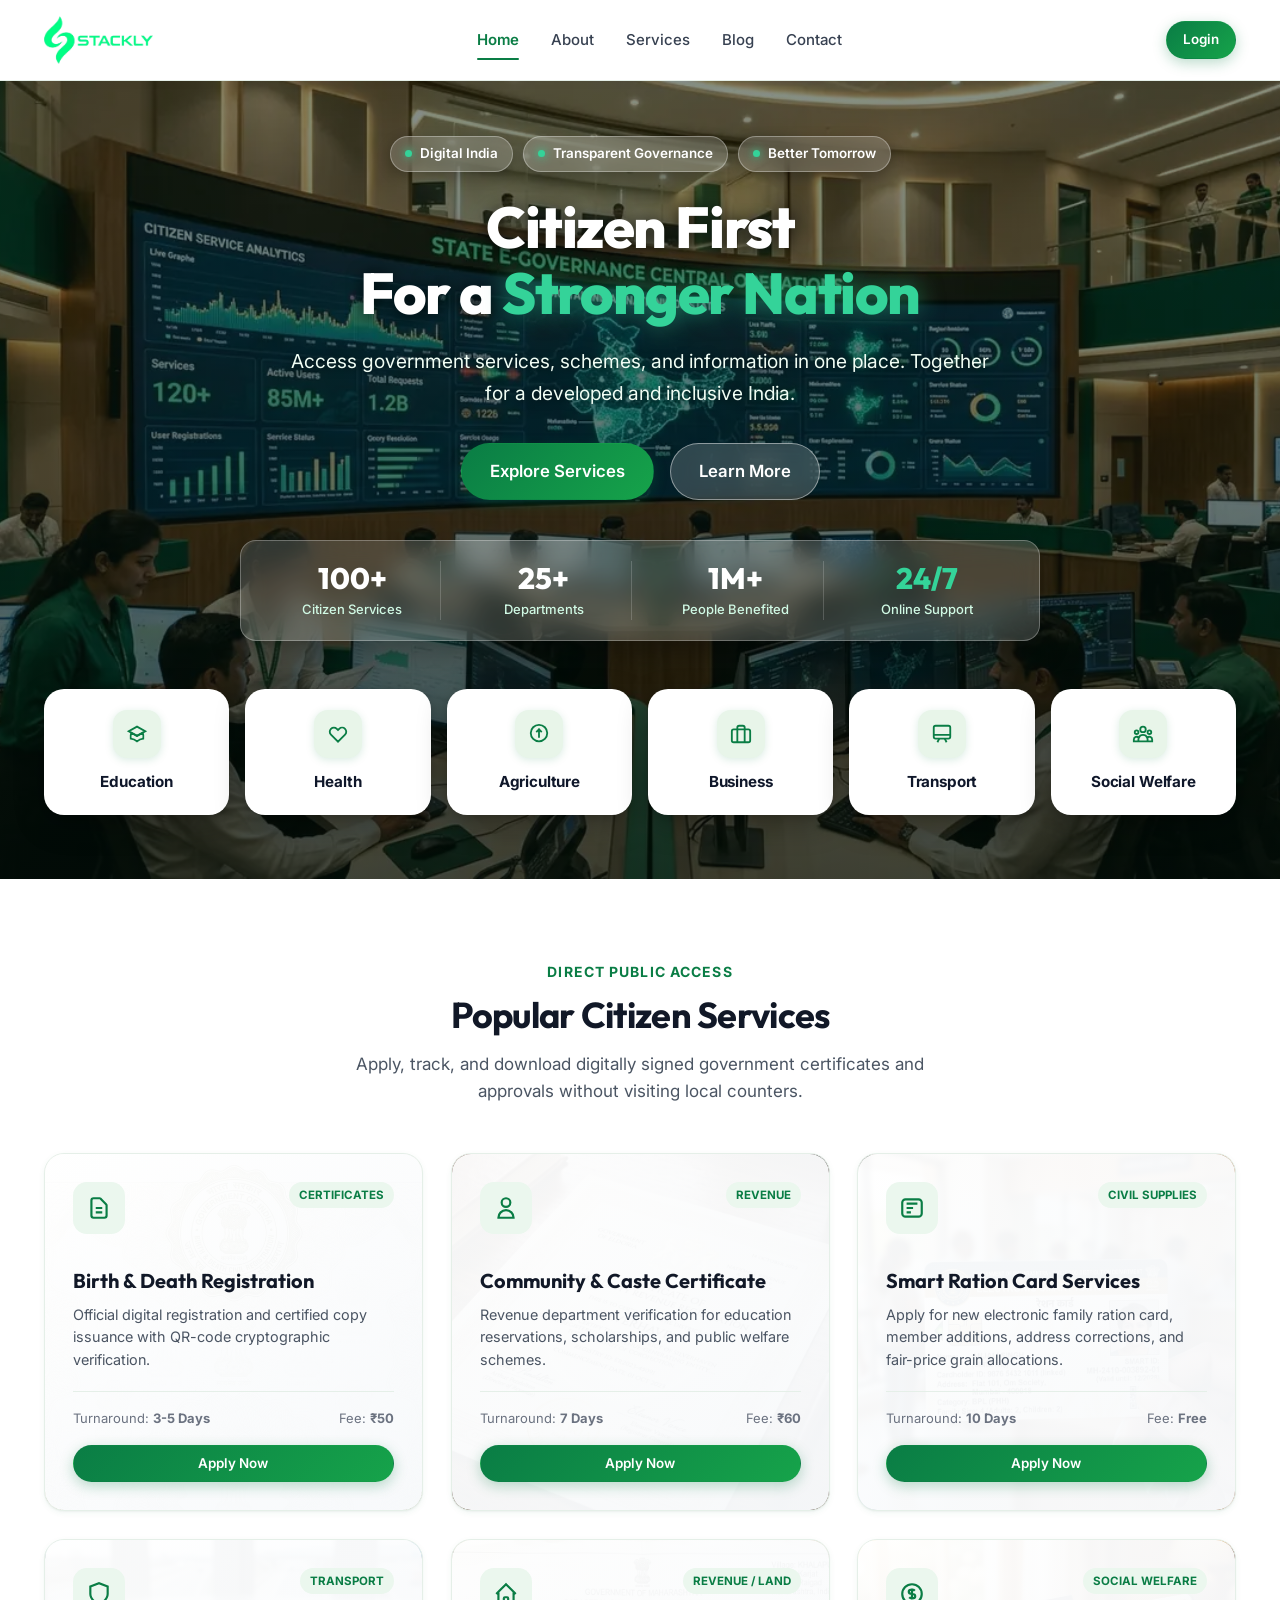
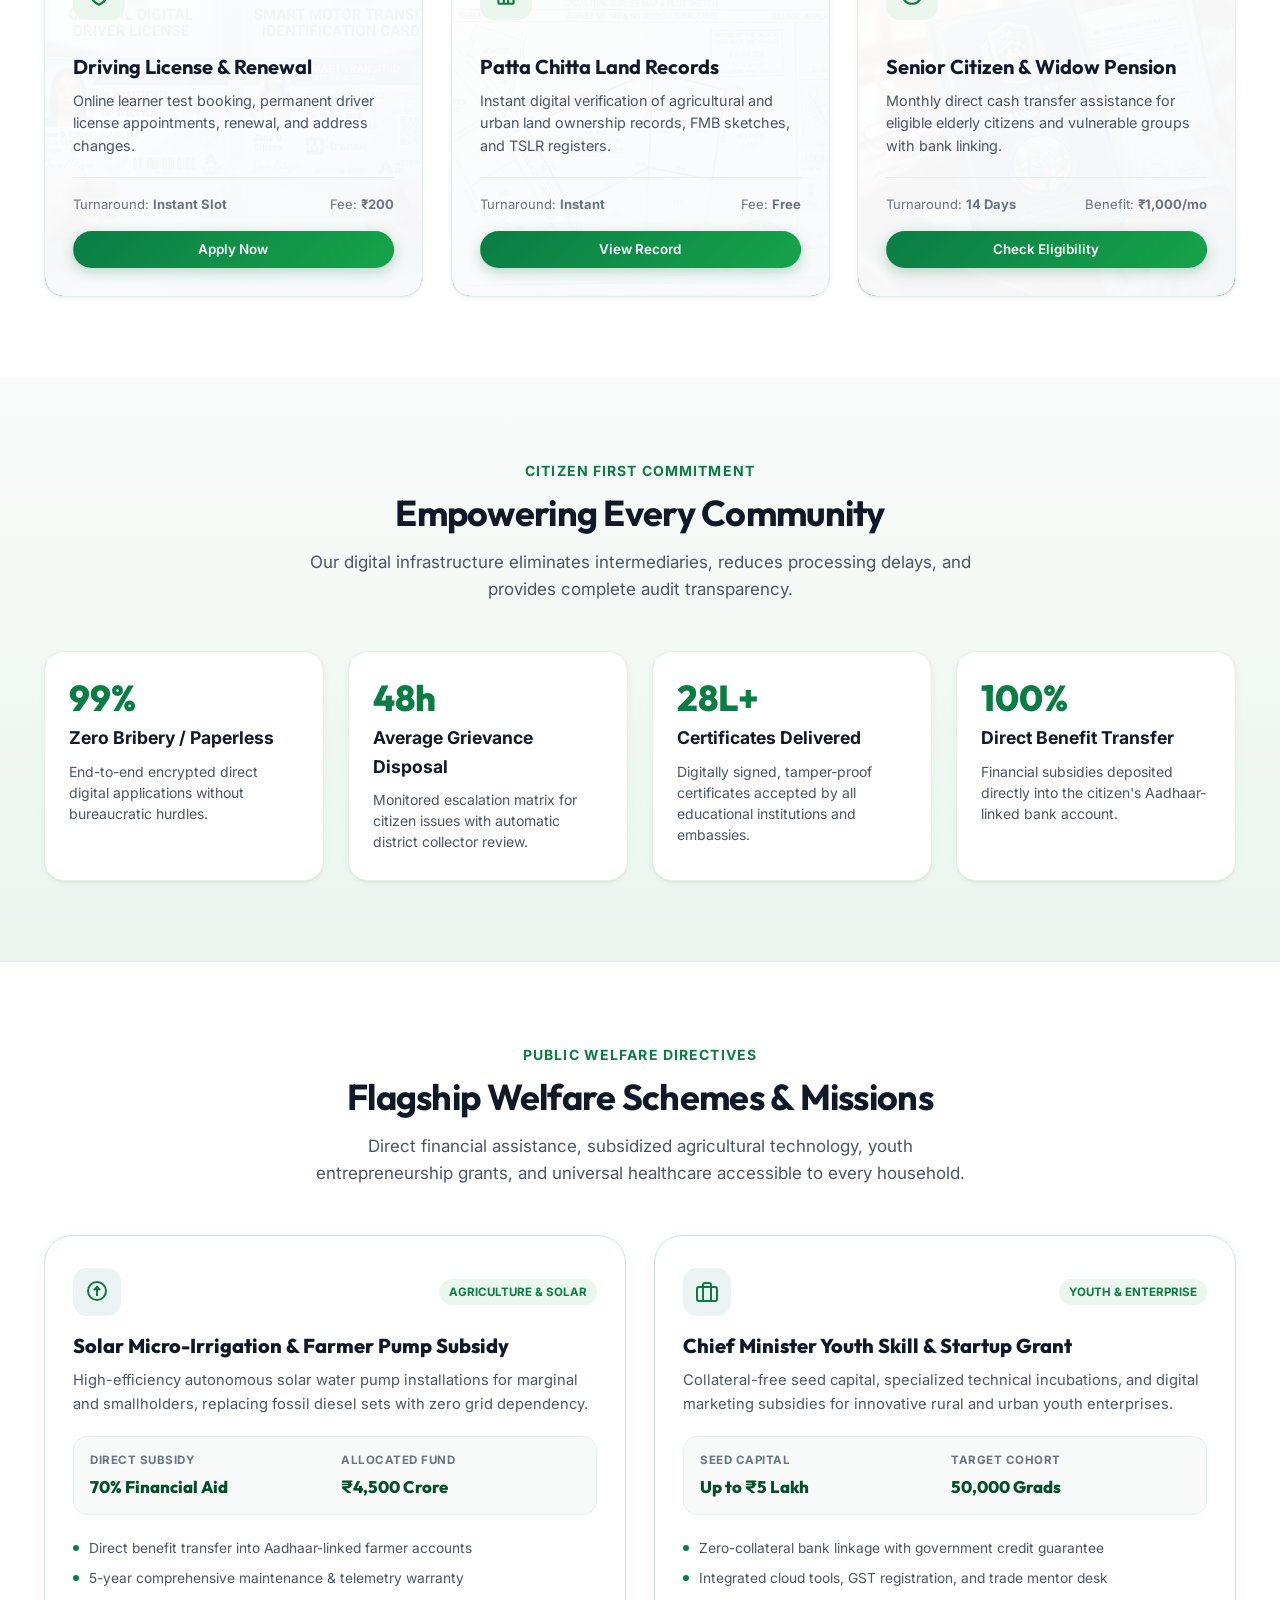
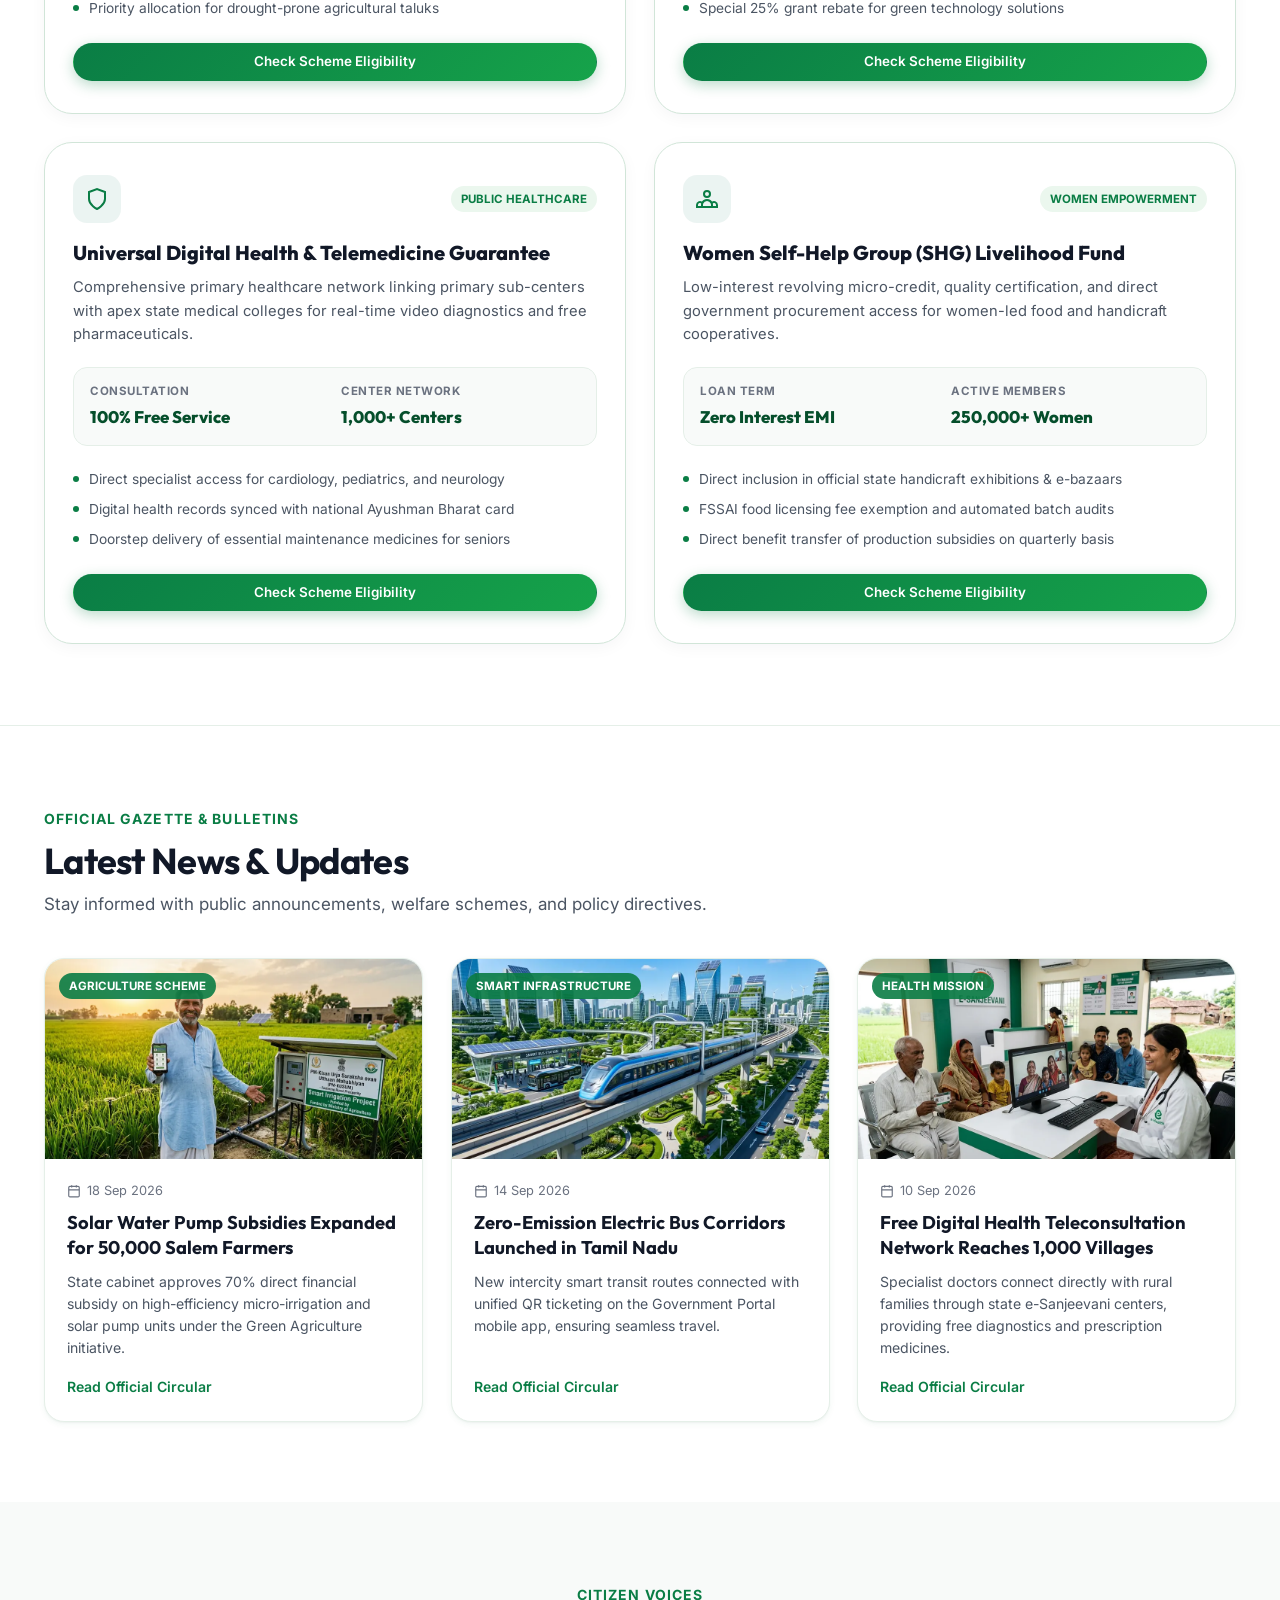
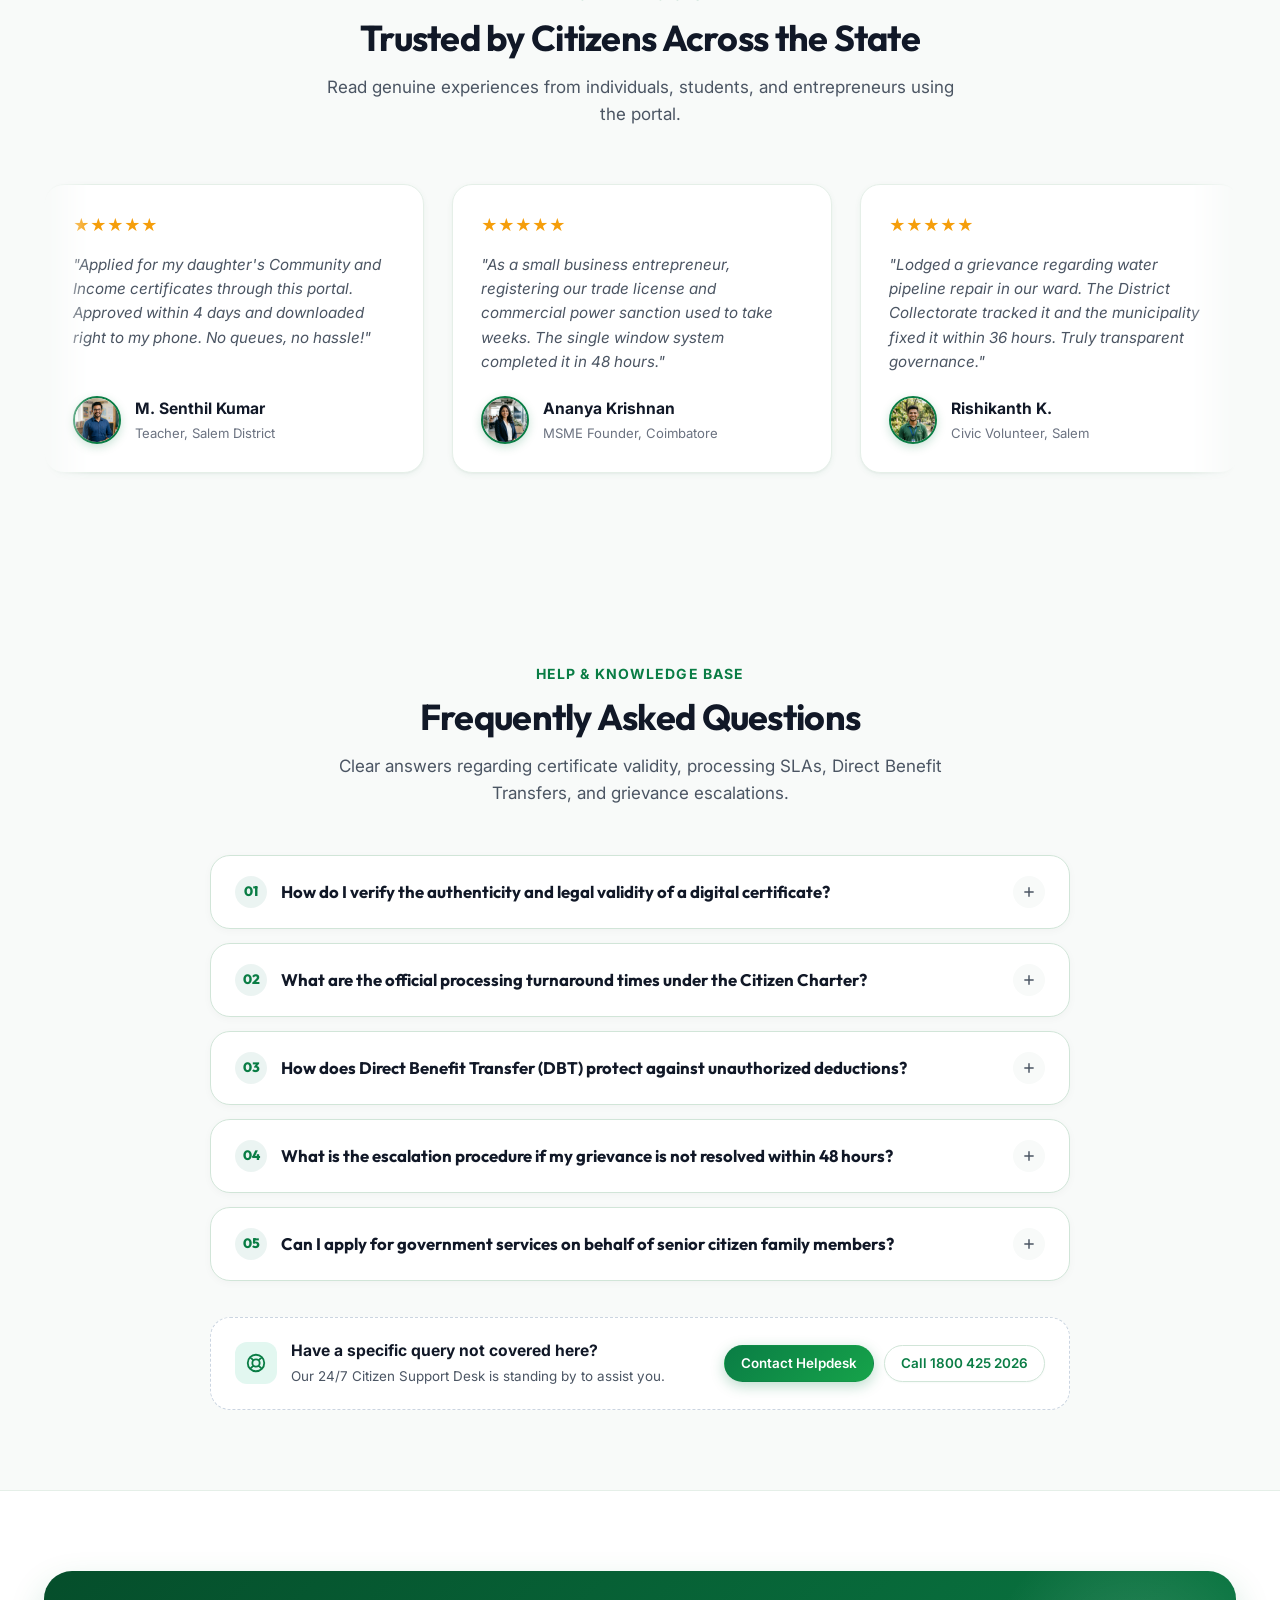
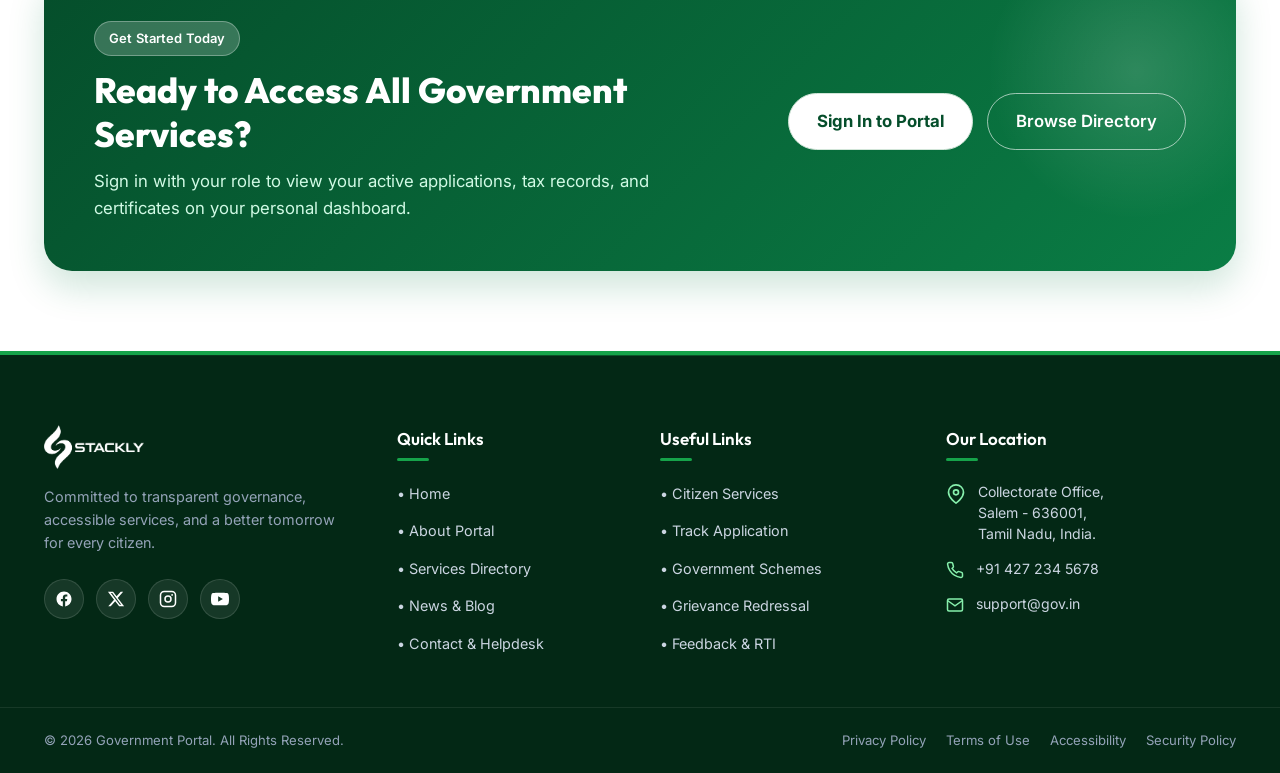
==== index.html @ b6617c73 "Add signup page for user registration with form validation and preloader" ====
<!DOCTYPE html>
<html lang="en">
<head>
  <meta charset="UTF-8">
  <meta name="viewport" content="width=device-width, initial-scale=1.0">
  <title>Government Portal | Citizen First For a Stronger Nation</title>
  <meta name="description" content="Access government services, schemes, certificates, and information in one secure digital portal. Empowering citizens through transparent, accessible e-governance.">
  <link rel="stylesheet" href="css/main.css">
  <link rel="stylesheet" href="css/pages.css">
</head>
<body class="has-fixed-header">

  <!-- Government Portal Premium Split Preloader -->
  <div class="gov-preloader" id="gov-preloader" aria-hidden="true">
    <!-- Two Equal Halves (Split Screen Shutter) -->
    <div class="preloader-half preloader-half-left"></div>
    <div class="preloader-half preloader-half-right"></div>

    <!-- Centered Stackly Logo & Slogan Content -->
    <div class="preloader-center">
      <div class="preloader-logo-box">
        <img src="Assets/stackly_logo_clean.webp" alt="Stackly Government Portal" class="preloader-logo">
      </div>
      <p class="preloader-slogan">Citizen First For a Stronger Nation</p>
      <div class="preloader-progress-track">
        <div class="preloader-progress-fill"></div>
      </div>
    </div>
  </div>

  <!-- Main Fixed Header -->
  <header class="gov-header">
    <div class="container gov-nav-wrapper">
      <a href="index.html" class="gov-brand" aria-label="Government Portal Home">
        <div class="gov-logo-container">
          <img src="Assets/stackly_logo_clean.webp" alt="Stackly Government Portal" class="gov-logo-img">
        </div>
      </a>

      <!-- Desktop Navigation Menu -->
      <nav class="gov-nav-menu" aria-label="Primary Navigation">
        <a href="index.html" class="gov-nav-link active">Home</a>
        <a href="about.html" class="gov-nav-link">About</a>
        <a href="services.html" class="gov-nav-link">Services</a>
        <a href="blog.html" class="gov-nav-link">Blog</a>
        <a href="contact.html" class="gov-nav-link">Contact</a>
      </nav>

      <!-- Nav Actions -->
      <div class="gov-nav-actions">
        <a href="login.html" class="btn-gov-primary btn-gov-sm" id="header-login-btn">
          <span>Login</span>
        </a>
        <button type="button" class="gov-mobile-toggle" aria-label="Toggle Mobile Menu" aria-expanded="false">
          <span></span>
          <span></span>
          <span></span>
        </button>
      </div>
    </div>
  </header>

  <!-- Mobile Drawer Menu -->
  <div class="gov-mobile-drawer" id="mobile-drawer">
    <a href="index.html" class="mobile-nav-link active">Home</a>
    <a href="about.html" class="mobile-nav-link">About</a>
    <a href="services.html" class="mobile-nav-link">Services</a>
    <a href="blog.html" class="mobile-nav-link">Blog</a>
    <a href="contact.html" class="mobile-nav-link">Contact</a>
    <div class="mobile-drawer-footer">
      <a href="login.html" class="btn-gov-primary btn-mobile-login">Login</a>
    </div>
  </div>

  <main id="main-content">
    <!-- Hero Section -->
    <section class="hero-section">
      <!-- 5 Continuous Background Images Layer (2s Rotation) -->
      <div class="hero-bg-carousel">
        <div class="hero-bg-slide active" style="background-image: url('Assets/hero-parliament.webp');"></div>
        <div class="hero-bg-slide" style="background-image: url('Assets/hero-vidhana.webp');"></div>
        <div class="hero-bg-slide" style="background-image: url('Assets/hero-command.webp');"></div>
        <div class="hero-bg-slide" style="background-image: url('Assets/about-building.webp');"></div>
        <div class="hero-bg-slide" style="background-image: url('Assets/citizen-service.webp');"></div>
        <div class="hero-bg-overlay"></div>
      </div>

      <div class="container">
        <!-- Centered Hero Content -->
        <div class="hero-content hero-content-center fade-in-up">
          <div class="hero-badges-row">
            <span class="hero-pill"><span class="hero-pill-dot"></span> Digital India</span>
            <span class="hero-pill"><span class="hero-pill-dot"></span> Transparent Governance</span>
            <span class="hero-pill"><span class="hero-pill-dot"></span> Better Tomorrow</span>
          </div>

          <h1 class="hero-title">
            <span class="anim-hero-left">Citizen First</span><br>
            <span class="anim-hero-right">For a <span class="highlight-green">Stronger Nation</span></span>
          </h1>

          <p class="hero-subtitle anim-hero-up">
            Access government services, schemes, and information in one place. Together for a developed and inclusive India.
          </p>

          <div class="hero-cta-group">
            <a href="404.html" class="btn-gov-primary btn-gov-lg anim-hero-btn-left">
              <span>Explore Services</span>
            </a>
            <a href="404.html" class="btn-gov-secondary btn-gov-lg anim-hero-btn-right">
              <span>Learn More</span>
            </a>
          </div>

          <!-- Stats Row -->
          <div class="hero-stats-row">
            <div class="hero-stat-item">
              <span class="hero-stat-number counter-val" data-target="100" data-suffix="+">100+</span>
              <span class="hero-stat-label">Citizen Services</span>
            </div>
            <div class="hero-stat-item">
              <span class="hero-stat-number counter-val" data-target="25" data-suffix="+">25+</span>
              <span class="hero-stat-label">Departments</span>
            </div>
            <div class="hero-stat-item">
              <span class="hero-stat-number counter-val" data-target="1" data-suffix="M+">1M+</span>
              <span class="hero-stat-label">People Benefited</span>
            </div>
            <div class="hero-stat-item">
              <span class="hero-stat-number" style="color: #34D399;">24/7</span>
              <span class="hero-stat-label">Online Support</span>
            </div>
          </div>
        </div>

        <!-- Hero Quick Categories Strip (Constantly Visible, Display Only) -->
        <div class="hero-categories-bar">
          <div class="hero-cat-card">
            <div class="hero-cat-icon">
              <svg width="22" height="22" fill="none" stroke="currentColor" stroke-width="2" viewBox="0 0 24 24"><path d="M12 14l9-5-9-5-9 5 9 5z"/><path d="M12 14l6.16-3.422a12.083 12.083 0 01.665 6.479A11.952 11.952 0 0012 20.055a11.952 11.952 0 00-6.824-2.998 12.078 12.078 0 01.665-6.479L12 14z"/></svg>
            </div>
            <span class="hero-cat-label">Education</span>
          </div>

          <div class="hero-cat-card">
            <div class="hero-cat-icon">
              <svg width="22" height="22" fill="none" stroke="currentColor" stroke-width="2" viewBox="0 0 24 24"><path d="M4.318 6.318a4.5 4.5 0 000 6.364L12 20.364l7.682-7.682a4.5 4.5 0 00-6.364-6.364L12 7.636l-1.318-1.318a4.5 4.5 0 00-6.364 0z"/></svg>
            </div>
            <span class="hero-cat-label">Health</span>
          </div>

          <div class="hero-cat-card">
            <div class="hero-cat-icon">
              <svg width="22" height="22" fill="none" stroke="currentColor" stroke-width="2" viewBox="0 0 24 24"><path d="M12 2a9 9 0 019 9c0 4.97-4.03 9-9 9s-9-4.03-9-9a9 9 0 019-9z"/><path d="M12 6v10M9 10l3-3 3 3"/></svg>
            </div>
            <span class="hero-cat-label">Agriculture</span>
          </div>

          <div class="hero-cat-card">
            <div class="hero-cat-icon">
              <svg width="22" height="22" fill="none" stroke="currentColor" stroke-width="2" viewBox="0 0 24 24"><rect x="2" y="7" width="20" height="14" rx="2" ry="2"/><path d="M16 21V5a2 2 0 00-2-2h-4a2 2 0 00-2 2v16"/></svg>
            </div>
            <span class="hero-cat-label">Business</span>
          </div>

          <div class="hero-cat-card">
            <div class="hero-cat-icon">
              <svg width="22" height="22" fill="none" stroke="currentColor" stroke-width="2" viewBox="0 0 24 24"><rect x="3" y="3" width="18" height="14" rx="2"/><path d="M3 13h18M7 21l2-4M17 21l-2-4"/></svg>
            </div>
            <span class="hero-cat-label">Transport</span>
          </div>

          <div class="hero-cat-card">
            <div class="hero-cat-icon">
              <svg width="22" height="22" fill="none" stroke="currentColor" stroke-width="2" viewBox="0 0 24 24"><path d="M17 20h5v-2a3 3 0 00-5.356-1.857M17 20H7m10 0v-2c0-.656-.126-1.283-.356-1.857M7 20H2v-2a3 3 0 015.356-1.857M7 20v-2c0-.656.126-1.283.356-1.857m0 0a5.002 5.002 0 019.288 0M15 7a3 3 0 11-6 0 3 3 0 016 0zm6 3a2 2 0 11-4 0 2 2 0 014 0zM7 10a2 2 0 11-4 0 2 2 0 014 0z"/></svg>
            </div>
            <span class="hero-cat-label">Social Welfare</span>
          </div>
        </div>
      </div>
    </section>

    <!-- Popular Government Services Section -->
    <section class="section-padding" style="background: #FFFFFF; overflow: hidden;">
      <div class="container">
        <div style="text-align: center; max-width: 640px; margin: 0 auto 48px;" class="fade-in-up">
          <span class="section-tag">Direct Public Access</span>
          <h2 class="section-title">Popular Citizen Services</h2>
          <p class="section-subtitle" style="margin: 0 auto;">
            Apply, track, and download digitally signed government certificates and approvals without visiting local counters.
          </p>
        </div>

        <div class="services-grid">
          <!-- Card 1: Comes from Left -->
          <div class="service-card card-bg-1 anim-card-left delay-1">
            <div>
              <div class="service-card-top">
                <div class="gov-card-icon">
                  <svg width="26" height="26" fill="none" stroke="currentColor" stroke-width="2" viewBox="0 0 24 24"><path d="M9 12h6m-6 4h6m2 5H7a2 2 0 01-2-2V5a2 2 0 012-2h5.586a1 1 0 01.707.293l5.414 5.414a1 1 0 01.293.707V19a2 2 0 01-2 2z"/></svg>
                </div>
                <span class="service-tag">Certificates</span>
              </div>
              <h3 class="service-card-title">Birth & Death Registration</h3>
              <p class="service-card-desc">
                Official digital registration and certified copy issuance with QR-code cryptographic verification.
              </p>
            </div>
            <div>
              <div class="service-card-meta">
                <span>Turnaround: <strong>3-5 Days</strong></span>
                <span>Fee: <strong>₹50</strong></span>
              </div>
              <div style="margin-top: 16px;">
                <a href="404.html" class="btn-gov-primary btn-gov-sm" style="width: 100%;">Apply Now</a>
              </div>
            </div>
          </div>

          <!-- Card 2: Comes from Down -->
          <div class="service-card card-bg-2 anim-card-down delay-2">
            <div>
              <div class="service-card-top">
                <div class="gov-card-icon">
                  <svg width="26" height="26" fill="none" stroke="currentColor" stroke-width="2" viewBox="0 0 24 24"><path d="M16 7a4 4 0 11-8 0 4 4 0 018 0zM12 14a7 7 0 00-7 7h14a7 7 0 00-7-7z"/></svg>
                </div>
                <span class="service-tag">Revenue</span>
              </div>
              <h3 class="service-card-title">Community & Caste Certificate</h3>
              <p class="service-card-desc">
                Revenue department verification for education reservations, scholarships, and public welfare schemes.
              </p>
            </div>
            <div>
              <div class="service-card-meta">
                <span>Turnaround: <strong>7 Days</strong></span>
                <span>Fee: <strong>₹60</strong></span>
              </div>
              <div style="margin-top: 16px;">
                <a href="404.html" class="btn-gov-primary btn-gov-sm" style="width: 100%;">Apply Now</a>
              </div>
            </div>
          </div>

          <!-- Card 3: Comes from Right -->
          <div class="service-card card-bg-3 anim-card-right delay-3">
            <div>
              <div class="service-card-top">
                <div class="gov-card-icon">
                  <svg width="26" height="26" fill="none" stroke="currentColor" stroke-width="2" viewBox="0 0 24 24"><rect x="3" y="4" width="18" height="16" rx="3"/><path d="M7 8h10M7 12h6M7 16h4"/></svg>
                </div>
                <span class="service-tag">Civil Supplies</span>
              </div>
              <h3 class="service-card-title">Smart Ration Card Services</h3>
              <p class="service-card-desc">
                Apply for new electronic family ration card, member additions, address corrections, and fair-price grain allocations.
              </p>
            </div>
            <div>
              <div class="service-card-meta">
                <span>Turnaround: <strong>10 Days</strong></span>
                <span>Fee: <strong>Free</strong></span>
              </div>
              <div style="margin-top: 16px;">
                <a href="404.html" class="btn-gov-primary btn-gov-sm" style="width: 100%;">Apply Now</a>
              </div>
            </div>
          </div>

          <!-- Card 4: Comes from Left -->
          <div class="service-card card-bg-4 anim-card-left delay-2">
            <div>
              <div class="service-card-top">
                <div class="gov-card-icon">
                  <svg width="26" height="26" fill="none" stroke="currentColor" stroke-width="2" viewBox="0 0 24 24"><path d="M12 22s8-4 8-10V5l-8-3-8 3v7c0 6 8 10 8 10z"/></svg>
                </div>
                <span class="service-tag">Transport</span>
              </div>
              <h3 class="service-card-title">Driving License & Renewal</h3>
              <p class="service-card-desc">
                Online learner test booking, permanent driver license appointments, renewal, and address changes.
              </p>
            </div>
            <div>
              <div class="service-card-meta">
                <span>Turnaround: <strong>Instant Slot</strong></span>
                <span>Fee: <strong>₹200</strong></span>
              </div>
              <div style="margin-top: 16px;">
                <a href="404.html" class="btn-gov-primary btn-gov-sm" style="width: 100%;">Apply Now</a>
              </div>
            </div>
          </div>

          <!-- Card 5: Comes from Down -->
          <div class="service-card card-bg-5 anim-card-down delay-3">
            <div>
              <div class="service-card-top">
                <div class="gov-card-icon">
                  <svg width="26" height="26" fill="none" stroke="currentColor" stroke-width="2" viewBox="0 0 24 24"><path d="M3 12l2-2m0 0l7-7 7 7M5 10v10a1 1 0 001 1h3m10-11l2 2m-2-2v10a1 1 0 01-1 1h-3m-6 0a1 1 0 001-1v-4a1 1 0 011-1h2a1 1 0 011 1v4a1 1 0 001 1m-6 0h6"/></svg>
                </div>
                <span class="service-tag">Revenue / Land</span>
              </div>
              <h3 class="service-card-title">Patta Chitta Land Records</h3>
              <p class="service-card-desc">
                Instant digital verification of agricultural and urban land ownership records, FMB sketches, and TSLR registers.
              </p>
            </div>
            <div>
              <div class="service-card-meta">
                <span>Turnaround: <strong>Instant</strong></span>
                <span>Fee: <strong>Free</strong></span>
              </div>
              <div style="margin-top: 16px;">
                <a href="404.html" class="btn-gov-primary btn-gov-sm" style="width: 100%;">View Record</a>
              </div>
            </div>
          </div>

          <!-- Card 6: Comes from Right -->
          <div class="service-card card-bg-6 anim-card-right delay-4">
            <div>
              <div class="service-card-top">
                <div class="gov-card-icon">
                  <svg width="26" height="26" fill="none" stroke="currentColor" stroke-width="2" viewBox="0 0 24 24"><path d="M12 8c-1.657 0-3 .895-3 2s1.343 2 3 2 3 .895 3 2-1.343 2-3 2m0-8c1.11 0 2.08.402 2.599 1M12 8V7m0 1v8m0 0v1m0-1c-1.11 0-2.08-.402-2.599-1M21 12a9 9 0 11-18 0 9 9 0 0118 0z"/></svg>
                </div>
                <span class="service-tag">Social Welfare</span>
              </div>
              <h3 class="service-card-title">Senior Citizen & Widow Pension</h3>
              <p class="service-card-desc">
                Monthly direct cash transfer assistance for eligible elderly citizens and vulnerable groups with bank linking.
              </p>
            </div>
            <div>
              <div class="service-card-meta">
                <span>Turnaround: <strong>14 Days</strong></span>
                <span>Benefit: <strong>₹1,000/mo</strong></span>
              </div>
              <div style="margin-top: 16px;">
                <a href="404.html" class="btn-gov-primary btn-gov-sm" style="width: 100%;">Check Eligibility</a>
              </div>
            </div>
          </div>
        </div>
      </div>
    </section>

    <!-- Citizen Benefits & Governance Metrics -->
    <section class="section-padding benefits-section" style="overflow: hidden;">
      <div class="container">
        <div style="text-align: center; max-width: 680px; margin: 0 auto 48px; overflow: hidden;">
          <span class="section-tag fade-in-up">Citizen First Commitment</span>
          <h2 class="section-title">Empowering Every Community</h2>
          <p class="section-subtitle" style="margin: 0 auto;">
            Our digital infrastructure eliminates intermediaries, reduces processing delays, and provides complete audit transparency.
          </p>
        </div>

        <div class="benefits-grid">
          <div class="benefit-card benefit-bg-1 fade-in-up delay-1">
            <span class="benefit-number counter-val" data-target="99" data-suffix="%">0%</span>
            <h4>Zero Bribery / Paperless</h4>
            <p>End-to-end encrypted direct digital applications without bureaucratic hurdles.</p>
          </div>

          <div class="benefit-card benefit-bg-2 fade-in-up delay-2">
            <span class="benefit-number counter-val" data-target="48" data-suffix="h">0h</span>
            <h4>Average Grievance Disposal</h4>
            <p>Monitored escalation matrix for citizen issues with automatic district collector review.</p>
          </div>

          <div class="benefit-card benefit-bg-3 fade-in-up delay-3">
            <span class="benefit-number counter-val" data-target="28" data-suffix="L+">0L+</span>
            <h4>Certificates Delivered</h4>
            <p>Digitally signed, tamper-proof certificates accepted by all educational institutions and embassies.</p>
          </div>

          <div class="benefit-card benefit-bg-4 fade-in-up delay-4">
            <span class="benefit-number counter-val" data-target="100" data-suffix="%">0%</span>
            <h4>Direct Benefit Transfer</h4>
            <p>Financial subsidies deposited directly into the citizen's Aadhaar-linked bank account.</p>
          </div>
        </div>
      </div>
    </section>

    <!-- Flagship Welfare Schemes & National Missions Section -->
    <section class="section-padding schemes-section" id="section-flagship-schemes">
      <div class="container">
        <div style="text-align: center; max-width: 680px; margin: 0 auto 48px;" class="fade-in-up">
          <span class="section-tag">Public Welfare Directives</span>
          <h2 class="section-title">Flagship Welfare Schemes & Missions</h2>
          <p class="section-subtitle" style="margin: 0 auto;">
            Direct financial assistance, subsidized agricultural technology, youth entrepreneurship grants, and universal healthcare accessible to every household.
          </p>
        </div>

        <div class="schemes-grid">
          <!-- Scheme 1: Solar Agriculture -->
          <div class="scheme-card anim-card-left delay-1">
            <div>
              <div class="scheme-card-top">
                <div class="scheme-icon-box">
                  <svg width="24" height="24" fill="none" stroke="currentColor" stroke-width="2" viewBox="0 0 24 24"><path d="M12 2a9 9 0 019 9c0 4.97-4.03 9-9 9s-9-4.03-9-9a9 9 0 019-9z"/><path d="M12 6v10M9 10l3-3 3 3"/></svg>
                </div>
                <span class="service-tag">Agriculture & Solar</span>
              </div>
              <h3 class="scheme-title">Solar Micro-Irrigation & Farmer Pump Subsidy</h3>
              <p class="scheme-desc">
                High-efficiency autonomous solar water pump installations for marginal and smallholders, replacing fossil diesel sets with zero grid dependency.
              </p>
              <div class="scheme-metrics-bar">
                <div class="scheme-metric-item">
                  <span class="scheme-metric-label">Direct Subsidy</span>
                  <span class="scheme-metric-value">70% Financial Aid</span>
                </div>
                <div class="scheme-metric-item">
                  <span class="scheme-metric-label">Allocated Fund</span>
                  <span class="scheme-metric-value">₹4,500 Crore</span>
                </div>
              </div>
              <ul class="scheme-features-list">
                <li class="scheme-feature-item">
                  <span class="scheme-feature-dot"></span>
                  <span>Direct benefit transfer into Aadhaar-linked farmer accounts</span>
                </li>
                <li class="scheme-feature-item">
                  <span class="scheme-feature-dot"></span>
                  <span>5-year comprehensive maintenance & telemetry warranty</span>
                </li>
                <li class="scheme-feature-item">
                  <span class="scheme-feature-dot"></span>
                  <span>Priority allocation for drought-prone agricultural taluks</span>
                </li>
              </ul>
            </div>
            <div>
              <a href="404.html" class="btn-gov-primary btn-gov-sm" style="width: 100%;">Check Scheme Eligibility</a>
            </div>
          </div>

          <!-- Scheme 2: Youth Skill & Startup -->
          <div class="scheme-card anim-card-right delay-2">
            <div>
              <div class="scheme-card-top">
                <div class="scheme-icon-box">
                  <svg width="24" height="24" fill="none" stroke="currentColor" stroke-width="2" viewBox="0 0 24 24"><rect x="2" y="7" width="20" height="14" rx="2" ry="2"/><path d="M16 21V5a2 2 0 00-2-2h-4a2 2 0 00-2 2v16"/></svg>
                </div>
                <span class="service-tag">Youth & Enterprise</span>
              </div>
              <h3 class="scheme-title">Chief Minister Youth Skill & Startup Grant</h3>
              <p class="scheme-desc">
                Collateral-free seed capital, specialized technical incubations, and digital marketing subsidies for innovative rural and urban youth enterprises.
              </p>
              <div class="scheme-metrics-bar">
                <div class="scheme-metric-item">
                  <span class="scheme-metric-label">Seed Capital</span>
                  <span class="scheme-metric-value">Up to ₹5 Lakh</span>
                </div>
                <div class="scheme-metric-item">
                  <span class="scheme-metric-label">Target Cohort</span>
                  <span class="scheme-metric-value">50,000 Grads</span>
                </div>
              </div>
              <ul class="scheme-features-list">
                <li class="scheme-feature-item">
                  <span class="scheme-feature-dot"></span>
                  <span>Zero-collateral bank linkage with government credit guarantee</span>
                </li>
                <li class="scheme-feature-item">
                  <span class="scheme-feature-dot"></span>
                  <span>Integrated cloud tools, GST registration, and trade mentor desk</span>
                </li>
                <li class="scheme-feature-item">
                  <span class="scheme-feature-dot"></span>
                  <span>Special 25% grant rebate for green technology solutions</span>
                </li>
              </ul>
            </div>
            <div>
              <a href="404.html" class="btn-gov-primary btn-gov-sm" style="width: 100%;">Check Scheme Eligibility</a>
            </div>
          </div>

          <!-- Scheme 3: Health Mission -->
          <div class="scheme-card anim-card-left delay-3">
            <div>
              <div class="scheme-card-top">
                <div class="scheme-icon-box">
                  <svg width="24" height="24" fill="none" stroke="currentColor" stroke-width="2" viewBox="0 0 24 24"><path d="M12 22s8-4 8-10V5l-8-3-8 3v7c0 6 8 10 8 10z"/></svg>
                </div>
                <span class="service-tag">Public Healthcare</span>
              </div>
              <h3 class="scheme-title">Universal Digital Health & Telemedicine Guarantee</h3>
              <p class="scheme-desc">
                Comprehensive primary healthcare network linking primary sub-centers with apex state medical colleges for real-time video diagnostics and free pharmaceuticals.
              </p>
              <div class="scheme-metrics-bar">
                <div class="scheme-metric-item">
                  <span class="scheme-metric-label">Consultation</span>
                  <span class="scheme-metric-value">100% Free Service</span>
                </div>
                <div class="scheme-metric-item">
                  <span class="scheme-metric-label">Center Network</span>
                  <span class="scheme-metric-value">1,000+ Centers</span>
                </div>
              </div>
              <ul class="scheme-features-list">
                <li class="scheme-feature-item">
                  <span class="scheme-feature-dot"></span>
                  <span>Direct specialist access for cardiology, pediatrics, and neurology</span>
                </li>
                <li class="scheme-feature-item">
                  <span class="scheme-feature-dot"></span>
                  <span>Digital health records synced with national Ayushman Bharat card</span>
                </li>
                <li class="scheme-feature-item">
                  <span class="scheme-feature-dot"></span>
                  <span>Doorstep delivery of essential maintenance medicines for seniors</span>
                </li>
              </ul>
            </div>
            <div>
              <a href="404.html" class="btn-gov-primary btn-gov-sm" style="width: 100%;">Check Scheme Eligibility</a>
            </div>
          </div>

          <!-- Scheme 4: Women SHG -->
          <div class="scheme-card anim-card-right delay-4">
            <div>
              <div class="scheme-card-top">
                <div class="scheme-icon-box">
                  <svg width="24" height="24" fill="none" stroke="currentColor" stroke-width="2" viewBox="0 0 24 24"><path d="M17 20h5v-2a3 3 0 00-5.356-1.857M17 20H7m10 0v-2c0-.656-.126-1.283-.356-1.857M7 20H2v-2a3 3 0 015.356-1.857M7 20v-2c0-.656.126-1.283.356-1.857m0 0a5.002 5.002 0 019.288 0M15 7a3 3 0 11-6 0 3 3 0 016 0z"/></svg>
                </div>
                <span class="service-tag">Women Empowerment</span>
              </div>
              <h3 class="scheme-title">Women Self-Help Group (SHG) Livelihood Fund</h3>
              <p class="scheme-desc">
                Low-interest revolving micro-credit, quality certification, and direct government procurement access for women-led food and handicraft cooperatives.
              </p>
              <div class="scheme-metrics-bar">
                <div class="scheme-metric-item">
                  <span class="scheme-metric-label">Loan Term</span>
                  <span class="scheme-metric-value">Zero Interest EMI</span>
                </div>
                <div class="scheme-metric-item">
                  <span class="scheme-metric-label">Active Members</span>
                  <span class="scheme-metric-value">250,000+ Women</span>
                </div>
              </div>
              <ul class="scheme-features-list">
                <li class="scheme-feature-item">
                  <span class="scheme-feature-dot"></span>
                  <span>Direct inclusion in official state handicraft exhibitions & e-bazaars</span>
                </li>
                <li class="scheme-feature-item">
                  <span class="scheme-feature-dot"></span>
                  <span>FSSAI food licensing fee exemption and automated batch audits</span>
                </li>
                <li class="scheme-feature-item">
                  <span class="scheme-feature-dot"></span>
                  <span>Direct benefit transfer of production subsidies on quarterly basis</span>
                </li>
              </ul>
            </div>
            <div>
              <a href="404.html" class="btn-gov-primary btn-gov-sm" style="width: 100%;">Check Scheme Eligibility</a>
            </div>
          </div>
        </div>
      </div>
    </section>

    <!-- Latest News & Government Announcements -->
    <section class="section-padding" style="background: #FFFFFF; overflow: hidden;">
      <div class="container">
        <div style="margin-bottom: 40px;">
          <span class="section-tag fade-in-up">Official Gazette & Bulletins</span>
          <h2 class="section-title" style="margin-bottom: 8px;">Latest News & Updates</h2>
          <p class="section-subtitle" style="margin-bottom: 0;">Stay informed with public announcements, welfare schemes, and policy directives.</p>
        </div>

        <div class="news-grid news-shuffle-grid" id="news-shuffle-grid">
          <!-- News Card 1 (Shuffles from 3rd to 1st) -->
          <article class="news-card news-card-1">
            <div class="news-card-img-wrap">
              <img src="Assets/news-agriculture.webp" alt="Farmer benefiting from solar irrigation scheme">
              <span class="news-category-badge">Agriculture Scheme</span>
            </div>
            <div class="news-card-body">
              <div class="news-card-date">
                <svg width="14" height="14" fill="none" stroke="currentColor" stroke-width="2" viewBox="0 0 24 24"><rect x="3" y="4" width="18" height="18" rx="2" ry="2"/><path d="M16 2v4M8 2v4M3 10h18"/></svg>
                <span>18 Sep 2026</span>
              </div>
              <h3 class="news-card-title">Solar Water Pump Subsidies Expanded for 50,000 Salem Farmers</h3>
              <p class="news-card-excerpt">
                State cabinet approves 70% direct financial subsidy on high-efficiency micro-irrigation and solar pump units under the Green Agriculture initiative.
              </p>
              <a href="404.html" class="news-read-btn">
                <span>Read Official Circular</span>
              </a>
            </div>
          </article>

          <!-- News Card 2 (Presents in Center) -->
          <article class="news-card news-card-2">
            <div class="news-card-img-wrap">
              <img src="Assets/news-transport.webp" alt="Electric rapid transit train and smart bus station">
              <span class="news-category-badge">Smart Infrastructure</span>
            </div>
            <div class="news-card-body">
              <div class="news-card-date">
                <svg width="14" height="14" fill="none" stroke="currentColor" stroke-width="2" viewBox="0 0 24 24"><rect x="3" y="4" width="18" height="18" rx="2" ry="2"/><path d="M16 2v4M8 2v4M3 10h18"/></svg>
                <span>14 Sep 2026</span>
              </div>
              <h3 class="news-card-title">Zero-Emission Electric Bus Corridors Launched in Tamil Nadu</h3>
              <p class="news-card-excerpt">
                New intercity smart transit routes connected with unified QR ticketing on the Government Portal mobile app, ensuring seamless travel.
              </p>
              <a href="404.html" class="news-read-btn">
                <span>Read Official Circular</span>
              </a>
            </div>
          </article>

          <!-- News Card 3 (Shuffles from 1st to 3rd) -->
          <article class="news-card news-card-3">
            <div class="news-card-img-wrap">
              <img src="Assets/news-health.webp" alt="Telemedicine healthcare center in rural district">
              <span class="news-category-badge">Health Mission</span>
            </div>
            <div class="news-card-body">
              <div class="news-card-date">
                <svg width="14" height="14" fill="none" stroke="currentColor" stroke-width="2" viewBox="0 0 24 24"><rect x="3" y="4" width="18" height="18" rx="2" ry="2"/><path d="M16 2v4M8 2v4M3 10h18"/></svg>
                <span>10 Sep 2026</span>
              </div>
              <h3 class="news-card-title">Free Digital Health Teleconsultation Network Reaches 1,000 Villages</h3>
              <p class="news-card-excerpt">
                Specialist doctors connect directly with rural families through state e-Sanjeevani centers, providing free diagnostics and prescription medicines.
              </p>
              <a href="404.html" class="news-read-btn">
                <span>Read Official Circular</span>
              </a>
            </div>
          </article>
        </div>
      </div>
    </section>

    <!-- Citizen Testimonials / Feedback -->
    <section class="section-padding" style="background: var(--bg-surface);">
      <div class="container">
        <div style="text-align: center; max-width: 640px; margin: 0 auto 44px;" class="fade-in-up">
          <span class="section-tag">Citizen Voices</span>
          <h2 class="section-title">Trusted by Citizens Across the State</h2>
          <p class="section-subtitle" style="margin: 0 auto;">Read genuine experiences from individuals, students, and entrepreneurs using the portal.</p>
        </div>

        <div class="testimonials-marquee-wrapper" id="testimonials-marquee">
          <div class="testimonials-marquee-track">
            <!-- Card 1: M. Senthil Kumar -->
            <div class="testimonial-card">
              <div>
                <div class="testimonial-stars">&#9733;&#9733;&#9733;&#9733;&#9733;</div>
                <p class="testimonial-quote">
                  "Applied for my daughter's Community and Income certificates through this portal. Approved within 4 days and downloaded right to my phone. No queues, no hassle!"
                </p>
              </div>
              <div class="testimonial-author">
                <img src="Assets/citizen-senthil.webp" alt="M. Senthil Kumar" class="author-avatar-img">
                <div class="author-info">
                  <h5>M. Senthil Kumar</h5>
                  <p>Teacher, Salem District</p>
                </div>
              </div>
            </div>

            <!-- Card 2: Ananya Krishnan -->
            <div class="testimonial-card">
              <div>
                <div class="testimonial-stars">&#9733;&#9733;&#9733;&#9733;&#9733;</div>
                <p class="testimonial-quote">
                  "As a small business entrepreneur, registering our trade license and commercial power sanction used to take weeks. The single window system completed it in 48 hours."
                </p>
              </div>
              <div class="testimonial-author">
                <img src="Assets/citizen-ananya.webp" alt="Ananya Krishnan" class="author-avatar-img">
                <div class="author-info">
                  <h5>Ananya Krishnan</h5>
                  <p>MSME Founder, Coimbatore</p>
                </div>
              </div>
            </div>

            <!-- Card 3: Rishikanth K. -->
            <div class="testimonial-card">
              <div>
                <div class="testimonial-stars">&#9733;&#9733;&#9733;&#9733;&#9733;</div>
                <p class="testimonial-quote">
                  "Lodged a grievance regarding water pipeline repair in our ward. The District Collectorate tracked it and the municipality fixed it within 36 hours. Truly transparent governance."
                </p>
              </div>
              <div class="testimonial-author">
                <img src="Assets/citizen-rishikanth.webp" alt="Rishikanth K." class="author-avatar-img">
                <div class="author-info">
                  <h5>Rishikanth K.</h5>
                  <p>Civic Volunteer, Salem</p>
                </div>
              </div>
            </div>

            <!-- Card 4: Priyadarshini S. (New 4th Card) -->
            <div class="testimonial-card">
              <div>
                <div class="testimonial-stars">&#9733;&#9733;&#9733;&#9733;&#9733;</div>
                <p class="testimonial-quote">
                  "Enrolled our women's self-help group for MSME credit subsidy and food safety FSSAI license through the digital single-window. Zero paperwork, direct DBT credit to our bank, and completed in 3 days!"
                </p>
              </div>
              <div class="testimonial-author">
                <img src="Assets/citizen-priya.webp" alt="Priyadarshini S." class="author-avatar-img">
                <div class="author-info">
                  <h5>Priyadarshini S.</h5>
                  <p>SHG Leader, Madurai</p>
                </div>
              </div>
            </div>

            <!-- Duplicate Set for Seamless Infinite Horizontal Loop -->
            <div class="testimonial-card" aria-hidden="true">
              <div>
                <div class="testimonial-stars">&#9733;&#9733;&#9733;&#9733;&#9733;</div>
                <p class="testimonial-quote">
                  "Applied for my daughter's Community and Income certificates through this portal. Approved within 4 days and downloaded right to my phone. No queues, no hassle!"
                </p>
              </div>
              <div class="testimonial-author">
                <img src="Assets/citizen-senthil.webp" alt="M. Senthil Kumar" class="author-avatar-img">
                <div class="author-info">
                  <h5>M. Senthil Kumar</h5>
                  <p>Teacher, Salem District</p>
                </div>
              </div>
            </div>

            <div class="testimonial-card" aria-hidden="true">
              <div>
                <div class="testimonial-stars">&#9733;&#9733;&#9733;&#9733;&#9733;</div>
                <p class="testimonial-quote">
                  "As a small business entrepreneur, registering our trade license and commercial power sanction used to take weeks. The single window system completed it in 48 hours."
                </p>
              </div>
              <div class="testimonial-author">
                <img src="Assets/citizen-ananya.webp" alt="Ananya Krishnan" class="author-avatar-img">
                <div class="author-info">
                  <h5>Ananya Krishnan</h5>
                  <p>MSME Founder, Coimbatore</p>
                </div>
              </div>
            </div>

            <div class="testimonial-card" aria-hidden="true">
              <div>
                <div class="testimonial-stars">&#9733;&#9733;&#9733;&#9733;&#9733;</div>
                <p class="testimonial-quote">
                  "Lodged a grievance regarding water pipeline repair in our ward. The District Collectorate tracked it and the municipality fixed it within 36 hours. Truly transparent governance."
                </p>
              </div>
              <div class="testimonial-author">
                <img src="Assets/citizen-rishikanth.webp" alt="Rishikanth K." class="author-avatar-img">
                <div class="author-info">
                  <h5>Rishikanth K.</h5>
                  <p>Civic Volunteer, Salem</p>
                </div>
              </div>
            </div>

            <div class="testimonial-card" aria-hidden="true">
              <div>
                <div class="testimonial-stars">&#9733;&#9733;&#9733;&#9733;&#9733;</div>
                <p class="testimonial-quote">
                  "Enrolled our women's self-help group for MSME credit subsidy and food safety FSSAI license through the digital single-window. Zero paperwork, direct DBT credit to our bank, and completed in 3 days!"
                </p>
              </div>
              <div class="testimonial-author">
                <img src="Assets/citizen-priya.webp" alt="Priyadarshini S." class="author-avatar-img">
                <div class="author-info">
                  <h5>Priyadarshini S.</h5>
                  <p>SHG Leader, Madurai</p>
                </div>
              </div>
            </div>
          </div>
        </div>
      </div>
    </section>

    <!-- Frequently Asked Questions & Citizen Helpdesk Section -->
    <section class="section-padding faq-section" id="section-citizen-faq">
      <div class="container">
        <div style="text-align: center; max-width: 680px; margin: 0 auto 48px;" class="fade-in-up">
          <span class="section-tag">Help & Knowledge Base</span>
          <h2 class="section-title">Frequently Asked Questions</h2>
          <p class="section-subtitle" style="margin: 0 auto;">
            Clear answers regarding certificate validity, processing SLAs, Direct Benefit Transfers, and grievance escalations.
          </p>
        </div>

        <div class="faq-container">
          <div class="faq-accordion-group">
            <!-- FAQ 1 -->
            <div class="faq-accordion-item anim-card-left delay-1">
              <button type="button" class="faq-accordion-header" aria-expanded="false">
                <div class="faq-header-left">
                  <span class="faq-q-num">01</span>
                  <h3 class="faq-question-text">How do I verify the authenticity and legal validity of a digital certificate?</h3>
                </div>
                <div class="faq-accordion-toggle">
                  <svg width="16" height="16" fill="none" stroke="currentColor" stroke-width="2.2" viewBox="0 0 24 24"><line x1="12" y1="5" x2="12" y2="19"/><line x1="5" y1="12" x2="19" y2="12"/></svg>
                </div>
              </button>
              <div class="faq-accordion-body">
                <div class="faq-answer-inner">
                  Every certificate generated through the Government Portal is embedded with a high-density 2D QR code and an official 256-bit cryptographic signature. You can verify any document instantly using the DigiCert Verification tool under the Services directory or by scanning the barcode using any camera. Certificates issued under the Information Technology Act carry equal legal standing to physical stamped documents across courts, universities, passport offices, and embassies.
                </div>
              </div>
            </div>

            <!-- FAQ 2 -->
            <div class="faq-accordion-item anim-card-right delay-2">
              <button type="button" class="faq-accordion-header" aria-expanded="false">
                <div class="faq-header-left">
                  <span class="faq-q-num">02</span>
                  <h3 class="faq-question-text">What are the official processing turnaround times under the Citizen Charter?</h3>
                </div>
                <div class="faq-accordion-toggle">
                  <svg width="16" height="16" fill="none" stroke="currentColor" stroke-width="2.2" viewBox="0 0 24 24"><line x1="12" y1="5" x2="12" y2="19"/><line x1="5" y1="12" x2="19" y2="12"/></svg>
                </div>
              </button>
              <div class="faq-accordion-body">
                <div class="faq-answer-inner">
                  Under the Right to Public Services Act, designated turnaround limits are statutory: Birth and Death Registrations require 3 to 5 business days, Community and Income Certificates require 7 business days, Smart Ration Card modifications require 10 business days, and Patta Land Record extractions are instantaneous. If any application exceeds the SLA threshold, the portal triggers an automated alert to the District Revenue Officer (DRO).
                </div>
              </div>
            </div>

            <!-- FAQ 3 -->
            <div class="faq-accordion-item anim-card-left delay-3">
              <button type="button" class="faq-accordion-header" aria-expanded="false">
                <div class="faq-header-left">
                  <span class="faq-q-num">03</span>
                  <h3 class="faq-question-text">How does Direct Benefit Transfer (DBT) protect against unauthorized deductions?</h3>
                </div>
                <div class="faq-accordion-toggle">
                  <svg width="16" height="16" fill="none" stroke="currentColor" stroke-width="2.2" viewBox="0 0 24 24"><line x1="12" y1="5" x2="12" y2="19"/><line x1="5" y1="12" x2="19" y2="12"/></svg>
                </div>
              </button>
              <div class="faq-accordion-body">
                <div class="faq-answer-inner">
                  All welfare financial assistance, pensions, scholarship allowances, and input subsidies are credited directly from the state treasury into the beneficiary's Aadhaar-seeded bank account through the Public Financial Management System (PFMS). No physical cash handling, intermediary agents, or processing deductions are permissible at any administrative level.
                </div>
              </div>
            </div>

            <!-- FAQ 4 -->
            <div class="faq-accordion-item anim-card-right delay-4">
              <button type="button" class="faq-accordion-header" aria-expanded="false">
                <div class="faq-header-left">
                  <span class="faq-q-num">04</span>
                  <h3 class="faq-question-text">What is the escalation procedure if my grievance is not resolved within 48 hours?</h3>
                </div>
                <div class="faq-accordion-toggle">
                  <svg width="16" height="16" fill="none" stroke="currentColor" stroke-width="2.2" viewBox="0 0 24 24"><line x1="12" y1="5" x2="12" y2="19"/><line x1="5" y1="12" x2="19" y2="12"/></svg>
                </div>
              </button>
              <div class="faq-accordion-body">
                <div class="faq-answer-inner">
                  If an inquiry or civic complaint is not addressed within 48 hours by the respective taluk officer, the portal automatically escalates the ticket to the District Collectorate Camp Office. You will receive an automated SMS update with the designated appellate officer's direct contact details and case review docket number.
                </div>
              </div>
            </div>

            <!-- FAQ 5 -->
            <div class="faq-accordion-item anim-card-left delay-5">
              <button type="button" class="faq-accordion-header" aria-expanded="false">
                <div class="faq-header-left">
                  <span class="faq-q-num">05</span>
                  <h3 class="faq-question-text">Can I apply for government services on behalf of senior citizen family members?</h3>
                </div>
                <div class="faq-accordion-toggle">
                  <svg width="16" height="16" fill="none" stroke="currentColor" stroke-width="2.2" viewBox="0 0 24 24"><line x1="12" y1="5" x2="12" y2="19"/><line x1="5" y1="12" x2="19" y2="12"/></svg>
                </div>
              </button>
              <div class="faq-accordion-body">
                <div class="faq-answer-inner">
                  Yes. A registered citizen user account allows you to create family member beneficiary profiles. By providing their demographic details and Aadhaar consent, you can submit pension enrollments, healthcare cards, or revenue petitions on behalf of parents, dependents, or elderly relatives without requiring them to visit local administrative counters.
                </div>
              </div>
            </div>
          </div>

          <!-- Direct Helpdesk Bottom Strip -->
          <div class="faq-helpdesk-strip fade-in-up">
            <div class="faq-helpdesk-info">
              <div class="faq-helpdesk-icon">
                <svg width="22" height="22" fill="none" stroke="currentColor" stroke-width="2" viewBox="0 0 24 24"><path d="M18.364 5.636l-3.536 3.536m0 5.656l3.536 3.536M9.172 9.172L5.636 5.636m3.536 9.192l-3.536 3.536M21 12a9 9 0 11-18 0 9 9 0 0118 0zm-5 0a4 4 0 11-8 0 4 4 0 018 0z"/></svg>
              </div>
              <div>
                <strong style="font-size: 0.98rem; color: var(--text-main); display: block;">Have a specific query not covered here?</strong>
                <span style="font-size: 0.84rem; color: var(--text-soft);">Our 24/7 Citizen Support Desk is standing by to assist you.</span>
              </div>
            </div>
            <div style="display: flex; gap: 10px; align-items: center;">
              <a href="404.html" class="btn-gov-primary btn-gov-sm">Contact Helpdesk</a>
              <a href="404.html" class="btn-gov-secondary btn-gov-sm">Call 1800 425 2026</a>
            </div>
          </div>
        </div>
      </div>
    </section>

    <!-- Call to Action Banner -->
    <section class="section-padding" style="background: #FFFFFF;">
      <div class="container">
        <div class="gov-cta-banner fade-in-up">
          <div class="cta-banner-content">
            <div>
              <span class="pill-badge" style="background: rgba(255, 255, 255, 0.2); color: #FFFFFF; border-color: rgba(255, 255, 255, 0.3); margin-bottom: 12px;">Get Started Today</span>
              <h2 style="font-family: var(--font-display); font-size: 2.2rem; font-weight: 800; line-height: 1.25; margin-bottom: 12px;">
                Ready to Access All Government Services?
              </h2>
              <p style="color: #D1FAE5; font-size: 1.05rem; max-width: 580px;">
                Sign in with your role to view your active applications, tax records, and certificates on your personal dashboard.
              </p>
            </div>
            <div style="display: flex; gap: 14px; flex-shrink: 0; flex-wrap: wrap;">
              <a href="404.html" class="btn-gov-secondary btn-gov-lg" style="background: #FFFFFF; color: var(--primary-dark); font-weight: 700;">
                <span>Sign In to Portal</span>
              </a>
              <a href="404.html" class="btn-gov-secondary btn-gov-lg" style="background: transparent; border-color: rgba(255, 255, 255, 0.6); color: #FFFFFF;">
                Browse Directory
              </a>
            </div>
          </div>
        </div>
      </div>
    </section>
  </main>

  <!-- Global Footer -->
  <footer class="gov-footer">
    <div class="container footer-top">
      <div class="footer-grid">
        <!-- Col 1: Brand & Mission -->
        <div class="footer-brand">
          <div class="footer-logo-row">
            <a href="index.html" class="footer-logo-container" aria-label="Stackly Home">
              <img src="Assets/stackly_logo_white.webp" alt="Stackly Logo" style="height: 44px; width: auto; max-width: 170px; object-fit: contain;">
            </a>
          </div>
          <p class="footer-desc">
            Committed to transparent governance, accessible services, and a better tomorrow for every citizen.
          </p>
          <!-- 4 Social Media Icons (Directing to 404.html per instructions) -->
          <div class="footer-social-links">
            <a href="404.html" class="social-icon-btn" aria-label="Facebook (Demo: 404)" title="Facebook">
              <svg width="18" height="18" fill="currentColor" viewBox="0 0 24 24"><path d="M22 12c0-5.523-4.477-10-10-10S2 6.477 2 12c0 4.991 3.657 9.128 8.438 9.878v-6.987h-2.54V12h2.54V9.797c0-2.506 1.492-3.89 3.777-3.89 1.094 0 2.238.195 2.238.195v2.46h-1.26c-1.243 0-1.63.771-1.63 1.562V12h2.773l-.443 2.89h-2.33v6.988C18.343 21.128 22 16.991 22 12z"/></svg>
            </a>
            <a href="404.html" class="social-icon-btn" aria-label="X / Twitter (Demo: 404)" title="X">
              <svg width="18" height="18" fill="currentColor" viewBox="0 0 24 24"><path d="M18.244 2.25h3.308l-7.227 8.26 8.502 11.24H16.17l-5.214-6.817L4.99 21.75H1.68l7.73-8.835L1.254 2.25H8.08l4.713 6.231zm-1.161 17.52h1.833L7.084 4.126H5.117z"/></svg>
            </a>
            <a href="404.html" class="social-icon-btn" aria-label="Instagram" title="Instagram">
              <svg width="18" height="18" viewBox="0 0 24 24" fill="none" stroke="currentColor" stroke-width="2" stroke-linecap="round" stroke-linejoin="round">
                <rect x="2" y="2" width="20" height="20" rx="5" ry="5"></rect>
                <circle cx="12" cy="12" r="4"></circle>
                <circle cx="17.5" cy="6.5" r="1.2" fill="currentColor" stroke="none"></circle>
              </svg>
            </a>
            <a href="404.html" class="social-icon-btn" aria-label="YouTube (Demo: 404)" title="YouTube">
              <svg width="18" height="18" fill="currentColor" viewBox="0 0 24 24"><path d="M23.498 6.186a3.016 3.016 0 0 0-2.122-2.136C19.505 3.545 12 3.545 12 3.545s-7.505 0-9.377.505A3.017 3.017 0 0 0 .502 6.186C0 8.07 0 12 0 12s0 3.93.502 5.814a3.016 3.016 0 0 0 2.122 2.136c1.871.505 9.376.505 9.376.505s7.505 0 9.377-.505a3.015 3.015 0 0 0 2.122-2.136C24 15.93 24 12 24 12s0-3.93-.502-5.814zM9.545 15.568V8.432L15.818 12l-6.273 3.568z"/></svg>
            </a>
          </div>
        </div>

        <!-- Col 2: Quick Links -->
        <div>
          <h4 class="footer-col-title">Quick Links</h4>
          <ul class="footer-links-list">
            <li><a href="index.html">&bull; Home</a></li>
            <li><a href="about.html">&bull; About Portal</a></li>
            <li><a href="services.html">&bull; Services Directory</a></li>
            <li><a href="blog.html">&bull; News & Blog</a></li>
            <li><a href="contact.html">&bull; Contact & Helpdesk</a></li>
          </ul>
        </div>

        <!-- Col 3: Useful Links -->
        <div>
          <h4 class="footer-col-title">Useful Links</h4>
          <ul class="footer-links-list">
            <li><a href="404.html">&bull; Citizen Services</a></li>
            <li><a href="404.html">&bull; Track Application</a></li>
            <li><a href="404.html">&bull; Government Schemes</a></li>
            <li><a href="404.html">&bull; Grievance Redressal</a></li>
            <li><a href="404.html">&bull; Feedback & RTI</a></li>
          </ul>
        </div>

        <!-- Col 4: Our Location (Salem, Tamil Nadu) -->
        <div>
          <h4 class="footer-col-title">Our Location</h4>
          <div class="footer-contact-info">
            <div class="footer-contact-item">
              <svg width="20" height="20" fill="none" stroke="currentColor" stroke-width="2" viewBox="0 0 24 24"><path d="M21 10c0 7-9 13-9 13s-9-6-9-13a9 9 0 0 1 18 0z"/><circle cx="12" cy="10" r="3"/></svg>
              <span>Collectorate Office,<br>Salem - 636001,<br>Tamil Nadu, India.</span>
            </div>
            <div class="footer-contact-item">
              <svg width="18" height="18" fill="none" stroke="currentColor" stroke-width="2" viewBox="0 0 24 24"><path d="M22 16.92v3a2 2 0 0 1-2.18 2 19.79 19.79 0 0 1-8.63-3.07 19.5 19.5 0 0 1-6-6 19.79 19.79 0 0 1-3.07-8.67A2 2 0 0 1 4.11 2h3a2 2 0 0 1 2 1.72 12.84 12.84 0 0 0 .7 2.81 2 2 0 0 1-.45 2.11L8.09 9.91a16 16 0 0 0 6 6l1.27-1.27a2 2 0 0 1 2.11-.45 12.84 12.84 0 0 0 2.81.7A2 2 0 0 1 22 16.92z"/></svg>
              <a href="404.html">+91 427 234 5678</a>
            </div>
            <div class="footer-contact-item">
              <svg width="18" height="18" fill="none" stroke="currentColor" stroke-width="2" viewBox="0 0 24 24"><path d="M4 4h16c1.1 0 2 .9 2 2v12c0 1.1-.9 2-2 2H4c-1.1 0-2-.9-2-2V6c0-1.1.9-2 2-2z"/><polyline points="22,6 12,13 2,6"/></svg>
              <a href="404.html">support@gov.in</a>
            </div>
          </div>
        </div>
      </div>
    </div>

    <!-- Copyright Bar -->
    <div class="footer-bottom">
      <div class="container footer-bottom-inner">
        <div>&copy; 2026 Government Portal. All Rights Reserved.</div>
        <div class="footer-bottom-links">
          <a href="404.html">Privacy Policy</a>
          <a href="404.html">Terms of Use</a>
          <a href="404.html">Accessibility</a>
          <a href="404.html">Security Policy</a>
        </div>
      </div>
    </div>
  </footer>

  <!-- Search Modal -->
  <div class="search-modal-backdrop" id="gov-search-modal" role="dialog" aria-modal="true" aria-label="Search Government Services">
    <div class="search-modal-card">
      <div class="search-modal-header">
        <svg width="20" height="20" fill="none" stroke="#16A34A" stroke-width="2" viewBox="0 0 24 24"><circle cx="11" cy="11" r="8"/><path d="M21 21l-4.35-4.35"/></svg>
        <input type="text" class="search-modal-input" id="gov-search-input" placeholder="Search certificates, schemes, licenses, or departments...">
        <button type="button" class="search-modal-close" aria-label="Close search">
          <svg width="20" height="20" fill="none" stroke="currentColor" stroke-width="2" viewBox="0 0 24 24"><path d="M18 6L6 18M6 6l12 12"/></svg>
        </button>
      </div>
      <div class="search-results-list" id="search-modal-results">
        <!-- Injected via JavaScript -->
      </div>
    </div>
  </div>

  <script src="js/main.js"></script>
</body>
</html>
---- css/main.css ----
/* ==========================================================================
   GOVERNMENT PORTAL - MODERN PUBLIC SERVICE DESIGN SYSTEM
   Green + White Premium Color Palette | Clean Typography | Micro-Interactions
   ========================================================================== */

@import url('https://fonts.googleapis.com/css2?family=Inter:wght@300;400;500;600;700&family=Outfit:wght@400;500;600;700;800&family=Plus+Jakarta+Sans:wght@400;500;600;700&display=swap');

:root {
  /* Green & White Color Palette */
  --primary: #0A7D45;
  --primary-hover: #08693a;
  --primary-dark: #054e2b;
  --primary-deep: #03361e;
  --primary-light: #16A34A;
  --primary-emerald: #059669;
  --primary-subtle: #EBF7EE;
  --primary-tint: #F3FAF5;
  
  --accent-gold: #D97706;
  --accent-gold-light: #FEF3C7;
  
  --bg-white: #FFFFFF;
  --bg-surface: #F8FAF9;
  --bg-surface-alt: #F1F6F3;
  --bg-subtle: #EAF3EC;
  
  --text-main: #111827;
  --text-muted: #374151;
  --text-soft: #4B5563;
  --text-light: #6B7280;
  --text-white: #FFFFFF;
  
  --border-light: #E5EFE8;
  --border-medium: #D1E5D8;
  --border-focus: #16A34A;
  
  --shadow-xs: 0 1px 2px rgba(10, 125, 69, 0.04);
  --shadow-sm: 0 2px 6px rgba(10, 125, 69, 0.06), 0 1px 2px rgba(0, 0, 0, 0.04);
  --shadow-md: 0 6px 18px rgba(10, 125, 69, 0.08), 0 2px 6px rgba(0, 0, 0, 0.04);
  --shadow-lg: 0 14px 34px rgba(10, 125, 69, 0.12), 0 4px 10px rgba(0, 0, 0, 0.04);
  --shadow-card: 0 4px 20px rgba(10, 125, 69, 0.07);
  --shadow-hover: 0 12px 30px rgba(10, 125, 69, 0.15);

  --gradient-primary: linear-gradient(135deg, #0A7D45 0%, #16A34A 100%);
  --gradient-hero: linear-gradient(135deg, #054e2b 0%, #0A7D45 50%, #16A34A 100%);
  --gradient-subtle: linear-gradient(180deg, #F3FAF5 0%, #FFFFFF 100%);
  --gradient-badge: linear-gradient(135deg, #EBF7EE 0%, #DCFCE7 100%);
  
  --radius-xs: 6px;
  --radius-sm: 10px;
  --radius-md: 14px;
  --radius-lg: 20px;
  --radius-xl: 28px;
  --radius-full: 9999px;
  
  --font-body: 'Inter', -apple-system, BlinkMacSystemFont, 'Segoe UI', Roboto, sans-serif;
  --font-display: 'Outfit', 'Plus Jakarta Sans', sans-serif;
  
  --transition-fast: 0.18s cubic-bezier(0.4, 0, 0.2, 1);
  --transition-normal: 0.28s cubic-bezier(0.4, 0, 0.2, 1);
  --transition-smooth: 0.4s cubic-bezier(0.16, 1, 0.3, 1);
  
  --container-max: 1240px;
}

/* ==========================================================================
   RESET & BASE STYLES
   ========================================================================== */

*, *::before, *::after {
  box-sizing: border-box;
  margin: 0;
  padding: 0;
}

html {
  font-size: 16px;
  scroll-behavior: smooth;
  scroll-padding-top: 80px;
  -webkit-font-smoothing: antialiased;
  -moz-osx-font-smoothing: grayscale;
  overflow-x: hidden;
}

body {
  font-family: var(--font-body);
  color: var(--text-main);
  background-color: var(--bg-white);
  line-height: 1.6;
  overflow-x: hidden;
  width: 100%;
  position: relative;
}

body:has(.gov-header),
body.has-fixed-header {
  padding-top: 80px;
}

body.font-large {
  font-size: 18px;
}

body.font-small {
  font-size: 14px;
}

img, svg {
  display: block;
  max-width: 100%;
  height: auto;
}

a {
  color: inherit;
  text-decoration: none;
  transition: color var(--transition-fast);
}

button, input, select, textarea {
  font: inherit;
  color: inherit;
}

button {
  cursor: pointer;
  border: none;
  background: none;
}

ul, ol {
  list-style: none;
}

.container {
  width: 100%;
  max-width: var(--container-max);
  margin-left: auto;
  margin-right: auto;
  padding-left: 24px;
  padding-right: 24px;
}

@media (max-width: 480px) {
  .container {
    padding-left: 16px;
    padding-right: 16px;
  }
}

/* ==========================================================================
   TOP GOVERNMENT ANNOUNCEMENT & ACCESSIBILITY BAR (HIDDEN PER USER REQUEST)
   ========================================================================== */

.gov-topbar {
  display: none !important;
}

/* ==========================================================================
   MAIN NAVIGATION HEADER (STICKY)
   ========================================================================== */

.gov-header {
  position: fixed;
  top: 0;
  left: 0;
  right: 0;
  width: 100%;
  background: rgba(255, 255, 255, 0.98);
  backdrop-filter: blur(12px);
  -webkit-backdrop-filter: blur(12px);
  z-index: 1000;
  border-bottom: 1px solid var(--border-light);
  box-shadow: 0 2px 10px rgba(0, 0, 0, 0.03);
  transition: all var(--transition-normal);
}

.gov-header.scrolled {
  box-shadow: 0 4px 20px rgba(10, 125, 69, 0.09);
  border-bottom-color: var(--border-medium);
}

.gov-nav-wrapper {
  display: flex;
  align-items: center;
  justify-content: space-between;
  height: 80px;
  gap: 16px;
}

/* Logo & Brand - Unboxed, Large & Clear */
.gov-brand {
  display: flex;
  align-items: center;
  gap: 16px;
  text-decoration: none;
}

.gov-logo-container {
  display: flex;
  align-items: center;
  justify-content: center;
  background: transparent;
  border: none;
  padding: 0;
  box-shadow: none;
}

.gov-logo-img {
  height: 48px;
  width: auto;
  max-width: 185px;
  object-fit: contain;
  transition: transform var(--transition-fast);
}

.gov-brand:hover .gov-logo-img {
  transform: scale(1.05);
}

.gov-brand-text {
  display: flex;
  flex-direction: column;
}

.gov-brand-title {
  font-family: var(--font-display);
  font-size: 1.25rem;
  font-weight: 700;
  color: var(--text-main);
  letter-spacing: -0.01em;
  line-height: 1.2;
}

.gov-brand-subtitle {
  font-size: 0.75rem;
  font-weight: 600;
  color: var(--primary);
  letter-spacing: 0.06em;
  text-transform: uppercase;
}

/* Nav Menu Links */
.gov-nav-menu {
  display: flex;
  align-items: center;
  gap: 32px;
}

.gov-nav-link {
  font-size: 0.9375rem;
  font-weight: 500;
  color: var(--text-muted);
  position: relative;
  padding: 8px 0;
  transition: color var(--transition-fast);
}

.gov-nav-link::after {
  content: '';
  position: absolute;
  bottom: 0;
  left: 0;
  width: 0;
  height: 2px;
  background: var(--primary);
  border-radius: var(--radius-full);
  transition: width var(--transition-normal);
}

.gov-nav-link:hover,
.gov-nav-link:focus-visible {
  color: var(--primary);
}

.gov-nav-link:hover::after,
.gov-nav-link.active::after {
  width: 100%;
}

.gov-nav-link.active {
  color: var(--primary);
  font-weight: 600;
}

/* Nav Actions (Search & Login Button) */
.gov-nav-actions {
  display: flex;
  align-items: center;
  gap: 16px;
}

.gov-search-trigger {
  width: 40px;
  height: 40px;
  border-radius: var(--radius-full);
  display: flex;
  align-items: center;
  justify-content: center;
  color: var(--text-muted);
  background: var(--bg-surface);
  border: 1px solid var(--border-light);
  transition: all var(--transition-fast);
}

.gov-search-trigger:hover {
  color: var(--primary);
  border-color: var(--primary-light);
  background: var(--primary-subtle);
  transform: translateY(-1px);
}

/* Green Gradient Buttons */
.btn-gov-primary {
  display: inline-flex;
  align-items: center;
  justify-content: center;
  gap: 8px;
  background: var(--gradient-primary);
  color: #FFFFFF;
  font-family: var(--font-body);
  font-size: 0.9375rem;
  font-weight: 600;
  padding: 10px 22px;
  border-radius: var(--radius-full);
  box-shadow: 0 4px 14px rgba(10, 125, 69, 0.28);
  transition: all var(--transition-normal);
  text-decoration: none;
  border: 1px solid transparent;
}

.btn-gov-primary:hover {
  background: linear-gradient(135deg, #08693a 0%, #15803d 100%);
  box-shadow: 0 6px 20px rgba(10, 125, 69, 0.38);
  transform: translateY(-2px);
  color: #FFFFFF;
}

.btn-gov-primary:active {
  transform: translateY(0);
}

.btn-gov-secondary {
  display: inline-flex;
  align-items: center;
  justify-content: center;
  gap: 8px;
  background: #FFFFFF;
  color: var(--primary);
  font-family: var(--font-body);
  font-size: 0.9375rem;
  font-weight: 600;
  padding: 10px 22px;
  border-radius: var(--radius-full);
  border: 1.5px solid var(--border-medium);
  box-shadow: var(--shadow-xs);
  transition: all var(--transition-normal);
  text-decoration: none;
}

.btn-gov-secondary:hover {
  border-color: var(--primary);
  background: var(--primary-tint);
  color: var(--primary-dark);
  transform: translateY(-2px);
  box-shadow: var(--shadow-sm);
}

.btn-gov-sm {
  padding: 7px 16px;
  font-size: 0.84rem;
}

.btn-gov-lg {
  padding: 14px 28px;
  font-size: 1.05rem;
}

/* Mobile Hamburger Toggle */
.gov-mobile-toggle {
  display: none;
  flex-direction: column;
  justify-content: space-between;
  width: 40px;
  height: 40px;
  padding: 10px;
  background: var(--bg-surface);
  border: 1px solid var(--border-light);
  border-radius: var(--radius-sm);
  cursor: pointer;
  transition: all var(--transition-fast);
}

.gov-mobile-toggle:hover {
  background: var(--primary-subtle);
  border-color: var(--primary-light);
}

.gov-mobile-toggle span {
  display: block;
  height: 2.5px;
  width: 100%;
  background: var(--primary-deep);
  border-radius: 2px;
  transition: all var(--transition-fast);
}

.gov-mobile-toggle.active span:nth-child(1) {
  transform: translateY(7px) rotate(45deg);
}

.gov-mobile-toggle.active span:nth-child(2) {
  opacity: 0;
}

.gov-mobile-toggle.active span:nth-child(3) {
  transform: translateY(-7px) rotate(-45deg);
}

/* ==========================================================================
   MOBILE MENU DRAWER & RESPONSIVE NAVBAR (EXACT 768px BREAKPOINT)
   ========================================================================== */

/* By default, mobile drawer and toggle are hidden */
.gov-mobile-drawer {
  display: none;
}

.gov-mobile-toggle {
  display: none;
}

/* DESKTOP VIEW: 768px and Above (Full Normal Desktop Layout) */
@media (min-width: 768px) {
  .gov-nav-menu {
    display: flex !important;
  }
  .gov-mobile-toggle {
    display: none !important;
  }
  .gov-mobile-drawer,
  .gov-mobile-drawer.open {
    display: none !important;
    visibility: hidden !important;
    pointer-events: none !important;
  }
  .gov-nav-actions .btn-gov-primary,
  .gov-nav-actions #header-login-btn {
    display: inline-flex !important;
  }
}

/* MOBILE VIEW: Below 768px (Works across 320px, 360px, 375px, 425px, 576px, 767px) */
@media (max-width: 767.98px) {
  .gov-nav-menu {
    display: none !important;
  }
  
  /* Hide top navbar login button so only Stackly logo and hamburger toggle appear */
  .gov-nav-actions .btn-gov-primary,
  .gov-nav-actions #header-login-btn {
    display: none !important;
  }

  .gov-mobile-toggle {
    display: flex !important;
  }

  /* Full-width and full-height mobile navigation menu covering entire viewport below header */
  .gov-mobile-drawer {
    display: none;
    position: fixed;
    top: 80px;
    left: 0;
    right: 0;
    bottom: 0;
    width: 100%;
    width: 100vw;
    height: calc(100vh - 80px);
    height: calc(100dvh - 80px);
    min-height: calc(100vh - 80px);
    min-height: calc(100dvh - 80px);
    background: #FFFFFF;
    border-bottom: none;
    box-shadow: none;
    padding: 24px 16px 40px;
    z-index: 9999;
    flex-direction: column;
    align-items: center;
    justify-content: flex-start;
    gap: 10px;
    overflow-y: auto;
    overflow-x: hidden;
    box-sizing: border-box;
    animation: mobileDrawerSlide 0.22s cubic-bezier(0.16, 1, 0.3, 1) forwards;
  }

  .gov-mobile-drawer.open {
    display: flex !important;
    visibility: visible !important;
    pointer-events: auto !important;
  }

  /* Compact, neatly aligned menu items (Never stretched into huge screen-wide horizontal bars) */
  .mobile-nav-link {
    font-size: 1rem;
    font-weight: 600;
    color: var(--text-main);
    padding: 10px 24px;
    border-radius: var(--radius-full);
    display: inline-flex;
    align-items: center;
    justify-content: center;
    text-align: center;
    width: 100%;
    max-width: 260px; /* Neatly sized compact pill */
    margin: 0 auto;
    box-sizing: border-box;
    border: 1.5px solid transparent;
    transition: all var(--transition-fast);
    text-decoration: none;
  }

  .mobile-nav-link:hover,
  .mobile-nav-link.active {
    background: var(--primary-subtle);
    color: var(--primary);
    border-color: rgba(10, 125, 69, 0.2);
    font-weight: 700;
  }

  .mobile-drawer-footer {
    margin-top: 8px;
    padding-top: 14px;
    border-top: 1px solid var(--border-light);
    display: flex;
    flex-direction: column;
    align-items: center;
    justify-content: center;
    width: 100%;
    max-width: 260px; /* Matches compact link width */
    margin: 0 auto;
    box-sizing: border-box;
  }

  .mobile-drawer-footer .btn-mobile-login,
  .mobile-drawer-footer .btn-gov-primary {
    width: 100%;
    max-width: 260px;
    padding: 11px 24px;
    font-size: 0.95rem;
    font-weight: 700;
    text-align: center;
    justify-content: center;
    border-radius: var(--radius-full);
    box-sizing: border-box;
  }
}

@keyframes mobileDrawerSlide {
  from {
    opacity: 0;
    transform: translateY(-10px);
  }
  to {
    opacity: 1;
    transform: translateY(0);
  }
}

/* ==========================================================================
   SEARCH MODAL
   ========================================================================== */

.search-modal-backdrop {
  position: fixed;
  inset: 0;
  background: rgba(3, 54, 30, 0.6);
  backdrop-filter: blur(6px);
  -webkit-backdrop-filter: blur(6px);
  z-index: 2000;
  display: none;
  align-items: flex-start;
  justify-content: center;
  padding: 80px 20px 20px;
}

.search-modal-backdrop.open {
  display: flex;
}

.search-modal-card {
  background: #FFFFFF;
  width: 100%;
  max-width: 640px;
  border-radius: var(--radius-lg);
  box-shadow: 0 20px 40px rgba(0, 0, 0, 0.2);
  border: 1px solid var(--border-medium);
  overflow: hidden;
  animation: modalEnter 0.25s ease-out forwards;
}

@keyframes modalEnter {
  from {
    opacity: 0;
    transform: scale(0.96) translateY(-10px);
  }
  to {
    opacity: 1;
    transform: scale(1) translateY(0);
  }
}

.search-modal-header {
  display: flex;
  align-items: center;
  padding: 16px 20px;
  border-bottom: 1px solid var(--border-light);
  gap: 12px;
}

.search-modal-input {
  flex: 1;
  border: none;
  outline: none;
  font-size: 1.1rem;
  color: var(--text-main);
  background: transparent;
}

.search-modal-close {
  color: var(--text-light);
  padding: 4px;
  border-radius: var(--radius-full);
}

.search-modal-close:hover {
  color: var(--text-main);
  background: var(--bg-surface);
}

.search-results-list {
  max-height: 380px;
  overflow-y: auto;
  padding: 12px;
}

.search-result-item {
  display: flex;
  align-items: center;
  gap: 14px;
  padding: 12px 14px;
  border-radius: var(--radius-sm);
  transition: all var(--transition-fast);
  text-decoration: none;
  color: var(--text-main);
}

.search-result-item:hover {
  background: var(--primary-subtle);
}

.search-item-badge {
  font-size: 0.72rem;
  font-weight: 600;
  text-transform: uppercase;
  background: var(--border-medium);
  color: var(--primary-dark);
  padding: 3px 8px;
  border-radius: var(--radius-full);
}

/* ==========================================================================
   GLOBAL BADGES, TYPOGRAPHY & CARDS
   ========================================================================== */

.pill-badge {
  display: inline-flex;
  align-items: center;
  gap: 6px;
  background: var(--gradient-badge);
  color: var(--primary);
  border: 1px solid rgba(22, 163, 74, 0.25);
  font-size: 0.8125rem;
  font-weight: 600;
  padding: 6px 14px;
  border-radius: var(--radius-full);
  letter-spacing: 0.01em;
}

.section-tag {
  color: var(--primary);
  font-size: 0.875rem;
  font-weight: 700;
  text-transform: uppercase;
  letter-spacing: 0.08em;
  margin-bottom: 8px;
  display: inline-block;
}

/* Section Headings Animations: Title from Left, Subtitle/Desc from Right (Common across all 5 pages) */
.section-title {
  font-family: var(--font-display);
  font-size: 2.25rem;
  font-weight: 700;
  color: var(--text-main);
  line-height: 1.25;
  letter-spacing: -0.02em;
  margin-bottom: 14px;
  opacity: 0;
  transform: translateX(-70px);
  transition: opacity 0.85s cubic-bezier(0.16, 1, 0.3, 1), transform 0.85s cubic-bezier(0.16, 1, 0.3, 1);
  will-change: transform, opacity;
}

.section-subtitle,
.section-desc,
.section-title + p {
  font-size: 1.0625rem;
  color: var(--text-soft);
  max-width: 680px;
  margin-bottom: 40px;
  opacity: 0;
  transform: translateX(70px);
  transition: opacity 0.85s cubic-bezier(0.16, 1, 0.3, 1) 0.12s, transform 0.85s cubic-bezier(0.16, 1, 0.3, 1) 0.12s;
  will-change: transform, opacity;
}

.section-title.visible,
.fade-in-up.visible .section-title {
  opacity: 1;
  transform: translateX(0);
}

.section-subtitle.visible,
.section-desc.visible,
.section-title.visible + p,
.fade-in-up.visible .section-subtitle,
.fade-in-up.visible .section-desc,
.fade-in-up.visible .section-title + p {
  opacity: 1;
  transform: translateX(0);
}

@media (max-width: 640px) {
  .section-title {
    transform: translateX(-35px);
  }
  .section-subtitle,
  .section-desc,
  .section-title + p {
    transform: translateX(35px);
  }
}

.text-gradient {
  background: var(--gradient-primary);
  -webkit-background-clip: text;
  -webkit-text-fill-color: transparent;
  display: inline-block;
}

.section-padding {
  padding-top: 80px;
  padding-bottom: 80px;
}

@media (max-width: 768px) {
  .section-padding {
    padding-top: 50px;
    padding-bottom: 50px;
  }
  .section-title {
    font-size: 1.75rem;
  }
  .section-subtitle {
    font-size: 0.95rem;
    margin-bottom: 28px;
  }
}

/* Base Card Style */
.gov-card {
  background: #FFFFFF;
  border: 1px solid var(--border-light);
  border-radius: var(--radius-lg);
  padding: 28px;
  box-shadow: var(--shadow-card);
  transition: all var(--transition-normal);
  position: relative;
  overflow: hidden;
}

.gov-card:hover {
  transform: translateY(-4px);
  box-shadow: var(--shadow-hover);
  border-color: var(--border-medium);
}

.gov-card-icon {
  width: 52px;
  height: 52px;
  border-radius: var(--radius-md);
  background: var(--primary-subtle);
  color: var(--primary);
  display: flex;
  align-items: center;
  justify-content: center;
  font-size: 1.5rem;
  margin-bottom: 18px;
  transition: all var(--transition-fast);
}

.gov-card:hover .gov-card-icon {
  background: var(--primary);
  color: #FFFFFF;
  transform: scale(1.05);
}

/* ==========================================================================
   GLOBAL FOOTER (PREMIUM PUBLIC SERVICE)
   ========================================================================== */

.gov-footer {
  background: #032815;
  color: #CBD5E1;
  border-top: 4px solid var(--primary-light);
  position: relative;
  overflow: hidden;
}

.gov-footer::before {
  content: '';
  position: absolute;
  top: 0;
  left: 0;
  right: 0;
  height: 1px;
  background: linear-gradient(90deg, transparent, rgba(22, 163, 74, 0.4), transparent);
}

.footer-top {
  padding-top: 70px;
  padding-bottom: 50px;
}

.footer-grid {
  display: grid;
  grid-template-columns: 1.4fr 1fr 1.1fr 1.3fr;
  gap: 40px;
}

@media (max-width: 1024px) {
  .footer-grid {
    grid-template-columns: 1fr 1fr;
    gap: 36px;
  }
}


.footer-brand {
  display: flex;
  flex-direction: column;
  gap: 16px;
}

.footer-logo-row {
  display: flex;
  align-items: center;
  gap: 14px;
}

.footer-logo-container {
  display: inline-flex;
  align-items: center;
  justify-content: flex-start;
  background: transparent;
  border: none;
  padding: 0;
  text-decoration: none;
  cursor: pointer;
  transition: transform var(--transition-fast), opacity var(--transition-fast);
}

.footer-logo-container:hover {
  transform: scale(1.04);
  opacity: 0.95;
}

.footer-logo-container img {
  height: 44px;
  width: auto;
  max-width: 170px;
  object-fit: contain;
}

.footer-brand-title {
  font-family: var(--font-display);
  font-size: 1.25rem;
  font-weight: 700;
  color: #FFFFFF;
  line-height: 1.2;
}

.footer-brand-subtitle {
  font-size: 0.75rem;
  font-weight: 600;
  color: #86EFAC;
  text-transform: uppercase;
  letter-spacing: 0.06em;
}

.footer-desc {
  font-size: 0.9rem;
  line-height: 1.6;
  color: #94A3B8;
}

/* 4 Social Icons (pointing to 404.html) */
.footer-social-links {
  display: flex;
  align-items: center;
  gap: 12px;
  margin-top: 8px;
}

.social-icon-btn {
  width: 40px;
  height: 40px;
  border-radius: var(--radius-full);
  background: rgba(255, 255, 255, 0.08);
  color: #FFFFFF;
  display: flex;
  align-items: center;
  justify-content: center;
  font-size: 1rem;
  border: 1px solid rgba(255, 255, 255, 0.12);
  transition: all var(--transition-fast);
  text-decoration: none;
}

.social-icon-btn:hover {
  background: var(--primary-light);
  border-color: var(--primary-light);
  transform: translateY(-3px);
  color: #FFFFFF;
  box-shadow: 0 4px 12px rgba(22, 163, 74, 0.4);
}

.footer-col-title {
  font-family: var(--font-display);
  font-size: 1.0625rem;
  font-weight: 600;
  color: #FFFFFF;
  margin-bottom: 20px;
  position: relative;
  padding-bottom: 8px;
}

.footer-col-title::after {
  content: '';
  position: absolute;
  bottom: 0;
  left: 0;
  width: 32px;
  height: 2.5px;
  background: var(--primary-light);
  border-radius: var(--radius-full);
}

.footer-links-list {
  display: flex;
  flex-direction: column;
  gap: 12px;
}

.footer-links-list a {
  font-size: 0.9rem;
  color: #CBD5E1;
  display: inline-flex;
  align-items: center;
  gap: 8px;
  transition: all var(--transition-fast);
}

.footer-links-list a:hover {
  color: #86EFAC;
  transform: translateX(4px);
}

.footer-contact-info {
  display: flex;
  flex-direction: column;
  gap: 14px;
}

.footer-contact-item {
  display: flex;
  align-items: flex-start;
  gap: 12px;
  font-size: 0.88rem;
  color: #CBD5E1;
  line-height: 1.5;
}

.footer-contact-item svg {
  color: #86EFAC;
  flex-shrink: 0;
  margin-top: 3px;
}

.footer-contact-item a:hover {
  color: #86EFAC;
  text-decoration: underline;
}

.footer-bottom {
  border-top: 1px solid rgba(255, 255, 255, 0.08);
  padding: 22px 0;
}

.footer-bottom-inner {
  display: flex;
  align-items: center;
  justify-content: space-between;
  flex-wrap: wrap;
  gap: 14px;
  font-size: 0.82rem;
  color: #94A3B8;
}

.footer-bottom-links {
  display: flex;
  align-items: center;
  gap: 20px;
}

.footer-bottom-links a:hover {
  color: #FFFFFF;
}

@media (max-width: 768px) {
  .footer-top {
    padding-top: 50px;
    padding-bottom: 40px;
  }

  .footer-grid {
    grid-template-columns: 1fr;
    gap: 36px;
    text-align: center;
  }

  .footer-brand {
    align-items: center;
    text-align: center;
  }

  .footer-logo-row {
    justify-content: center;
    width: 100%;
  }

  .footer-logo-container {
    justify-content: center;
    margin: 0 auto;
  }

  .footer-desc {
    text-align: center;
    max-width: 380px;
    margin: 0 auto;
  }

  .footer-social-links {
    justify-content: center;
    margin: 6px auto 0;
  }

  .footer-grid > div {
    display: flex;
    flex-direction: column;
    align-items: center;
    text-align: center;
    width: 100%;
  }

  .footer-col-title {
    text-align: center;
    display: inline-block;
    margin-left: auto;
    margin-right: auto;
  }

  .footer-col-title::after {
    left: 50%;
    transform: translateX(-50%);
  }

  .footer-links-list {
    display: flex;
    flex-direction: column;
    align-items: center;
    text-align: center;
    width: 100%;
    padding: 0;
  }

  .footer-links-list li {
    display: flex;
    justify-content: center;
    width: 100%;
    text-align: center;
  }

  .footer-links-list a {
    display: inline-flex;
    align-items: center;
    justify-content: center;
    text-align: center;
  }

  .footer-links-list a:hover {
    transform: translateY(-2px);
  }

  .footer-contact-info {
    display: flex;
    flex-direction: column;
    align-items: center;
    text-align: center;
    width: 100%;
  }

  .footer-contact-item {
    display: flex;
    align-items: center;
    justify-content: center;
    text-align: center;
    width: 100%;
  }

  .footer-bottom-inner {
    flex-direction: column;
    text-align: center;
    gap: 12px;
    align-items: center;
    justify-content: center;
  }

  .footer-bottom-links {
    justify-content: center;
    flex-wrap: wrap;
    gap: 16px;
  }
}

/* ==========================================================================
   ANIMATIONS & REVEAL UTILITIES
   ========================================================================== */

.fade-in-up {
  opacity: 0;
  transform: translateY(24px);
  transition: opacity 0.6s cubic-bezier(0.16, 1, 0.3, 1), transform 0.6s cubic-bezier(0.16, 1, 0.3, 1);
}

.fade-in-up.visible {
  opacity: 1;
  transform: translateY(0);
}

.delay-1 { transition-delay: 0.1s; }
.delay-2 { transition-delay: 0.2s; }
.delay-3 { transition-delay: 0.3s; }
.delay-4 { transition-delay: 0.4s; }

/* Pulse animation for live badges */
@keyframes livePulse {
  0% { transform: scale(0.95); opacity: 0.8; }
  50% { transform: scale(1.15); opacity: 1; }
  100% { transform: scale(0.95); opacity: 0.8; }
}

.live-indicator {
  width: 8px;
  height: 8px;
  background-color: #22C55E;
  border-radius: var(--radius-full);
  display: inline-block;
  animation: livePulse 2s infinite ease-in-out;
}

/* ==========================================================================
   HERO ENTRANCE ANIMATIONS
   1. White bold text slides in from Left
   2. Green bold text slides in from Right
   3. Small white sentence slides in from Down/Bottom
   4. Left button slides in from Left, Right button slides in from Right
   ========================================================================== */

.anim-hero-left {
  display: inline-block;
  opacity: 0;
  transform: translateX(-70px);
  animation: heroSlideFromLeft 0.8s cubic-bezier(0.16, 1, 0.3, 1) 0.15s forwards;
  will-change: transform, opacity;
}

.anim-hero-right {
  display: inline-block;
  opacity: 0;
  transform: translateX(70px);
  animation: heroSlideFromRight 0.8s cubic-bezier(0.16, 1, 0.3, 1) 0.38s forwards;
  will-change: transform, opacity;
}

.anim-hero-up {
  opacity: 0;
  transform: translateY(35px);
  animation: heroSlideFromDown 0.8s cubic-bezier(0.16, 1, 0.3, 1) 0.62s forwards;
  will-change: transform, opacity;
}

.anim-hero-btn-left {
  opacity: 0;
  transform: translateX(-50px);
  animation: heroSlideFromLeft 0.75s cubic-bezier(0.16, 1, 0.3, 1) 0.85s forwards;
  will-change: transform, opacity;
}

.anim-hero-btn-right {
  opacity: 0;
  transform: translateX(50px);
  animation: heroSlideFromRight 0.75s cubic-bezier(0.16, 1, 0.3, 1) 0.85s forwards;
  will-change: transform, opacity;
}

@keyframes heroSlideFromLeft {
  0% {
    opacity: 0;
    transform: translateX(-70px);
  }
  100% {
    opacity: 1;
    transform: translateX(0);
  }
}

@keyframes heroSlideFromRight {
  0% {
    opacity: 0;
    transform: translateX(70px);
  }
  100% {
    opacity: 1;
    transform: translateX(0);
  }
}

@keyframes heroSlideFromDown {
  0% {
    opacity: 0;
    transform: translateY(35px);
  }
  100% {
    opacity: 1;
    transform: translateY(0);
  }
}

@media (prefers-reduced-motion: reduce) {
  .anim-hero-left,
  .anim-hero-right,
  .anim-hero-up,
  .anim-hero-btn-left,
  .anim-hero-btn-right {
    opacity: 1 !important;
    transform: none !important;
    animation: none !important;
  }
}

/* ==========================================================================
   GOVERNMENT PORTAL - TWO-HALF SPLIT PRELOADER
   ========================================================================== */

.gov-preloader {
  position: fixed;
  inset: 0;
  width: 100vw;
  height: 100vh;
  z-index: 99999;
  display: flex;
  align-items: center;
  justify-content: center;
  overflow: hidden;
  pointer-events: all;
}

/* Two Equal Halves */
.preloader-half {
  position: absolute;
  top: 0;
  bottom: 0;
  width: 50%;
  height: 100%;
  background: #FFFFFF;
  z-index: 1;
  transition: transform 0.55s cubic-bezier(0.77, 0, 0.175, 1);
  will-change: transform;
}

.preloader-half-left {
  left: 0;
  border-right: 1px solid rgba(10, 125, 69, 0.12);
  box-shadow: 10px 0 30px rgba(0, 0, 0, 0.04);
}

.preloader-half-right {
  right: 0;
  border-left: 1px solid rgba(10, 125, 69, 0.12);
  box-shadow: -10px 0 30px rgba(0, 0, 0, 0.04);
}

/* Open state: Animate both halves smoothly in opposite directions */
.gov-preloader.open .preloader-half-left {
  transform: translateX(-100%);
}

.gov-preloader.open .preloader-half-right {
  transform: translateX(100%);
}

/* Centered Brand Content */
.preloader-center {
  position: relative;
  z-index: 2;
  display: flex;
  flex-direction: column;
  align-items: center;
  justify-content: center;
  text-align: center;
  padding: 24px;
  max-width: 92vw;
  transition: opacity 0.3s ease, transform 0.3s ease;
  will-change: opacity, transform;
}

.gov-preloader.open .preloader-center {
  opacity: 0;
  transform: scale(0.94);
  pointer-events: none;
}

/* Centered Stackly Official Logo */
.preloader-logo-box {
  display: flex;
  align-items: center;
  justify-content: center;
  margin-bottom: 14px;
  animation: preloaderLogoIn 0.75s cubic-bezier(0.16, 1, 0.3, 1) forwards;
}

.preloader-logo {
  height: 60px;
  width: auto;
  max-width: 220px;
  object-fit: contain;
  filter: drop-shadow(0 2px 8px rgba(0, 0, 0, 0.05));
}

/* Slogan below logo */
.preloader-slogan {
  font-family: var(--font-display);
  font-size: 1.05rem;
  font-weight: 700;
  color: var(--primary);
  letter-spacing: 0.04em;
  text-transform: uppercase;
  margin: 0 0 18px 0;
  text-shadow: 0 1px 2px rgba(10, 125, 69, 0.08);
  animation: preloaderSloganIn 0.85s cubic-bezier(0.16, 1, 0.3, 1) 0.12s backwards;
}

/* Sleek Progress Indicator */
.preloader-progress-track {
  width: 170px;
  height: 3px;
  background: rgba(10, 125, 69, 0.12);
  border-radius: 99px;
  overflow: hidden;
  position: relative;
}

.preloader-progress-fill {
  height: 100%;
  width: 0%;
  background: linear-gradient(90deg, #0A7D45 0%, #22C55E 100%);
  border-radius: 99px;
  animation: preloaderProgress 1.4s cubic-bezier(0.25, 1, 0.5, 1) forwards;
}

@keyframes preloaderLogoIn {
  0% {
    opacity: 0;
    transform: translateY(12px) scale(0.95);
  }
  100% {
    opacity: 1;
    transform: translateY(0) scale(1);
  }
}

@keyframes preloaderSloganIn {
  0% {
    opacity: 0;
    transform: translateY(10px);
  }
  100% {
    opacity: 1;
    transform: translateY(0);
  }
}

@keyframes preloaderProgress {
  0% {
    width: 0%;
  }
  65% {
    width: 78%;
  }
  100% {
    width: 100%;
  }
}

/* Pause homepage hero animations while preloader screen is active */
body.preloader-active {
  overflow: hidden !important;
}

body.preloader-active .anim-hero-left,
body.preloader-active .anim-hero-right,
body.preloader-active .anim-hero-up,
body.preloader-active .anim-hero-btn-left,
body.preloader-active .anim-hero-btn-right {
  animation-play-state: paused !important;
}

/* Cleanup once finished */
.gov-preloader.done {
  display: none !important;
  pointer-events: none !important;
}

@media (max-width: 640px) {
  .preloader-logo {
    height: 48px;
    max-width: 180px;
  }
  .preloader-slogan {
    font-size: 0.86rem;
    letter-spacing: 0.02em;
  }
  .preloader-progress-track {
    width: 130px;
  }
}
---- css/pages.css ----
/* ==========================================================================
   GOVERNMENT PORTAL - PAGES STYLESHEET
   Home, About, Services, Blog, Contact, 404 Styles
   ========================================================================== */

/* ==========================================================================
   HOME PAGE - HERO SECTION (MATCHING REFERENCE MOCKUP)
   ========================================================================== */

.hero-section {
  position: relative;
  min-height: 600px;
  display: flex;
  align-items: center;
  padding-top: 56px;
  padding-bottom: 64px;
  overflow: hidden;
  background: #062316;
}

.hero-section .container {
  position: relative;
  z-index: 5;
}

/* 5 Continuous Background Images Layer (2s Rotation, clearly visible) */
.hero-bg-carousel {
  position: absolute;
  inset: 0;
  z-index: 1;
  overflow: hidden;
  pointer-events: none;
}

.hero-bg-slide {
  position: absolute;
  inset: 0;
  background-size: cover;
  background-position: center;
  opacity: 0;
  transition: opacity 0.7s ease-in-out, transform 2.2s ease-out;
  transform: scale(1.03);
}

.hero-bg-slide.active {
  opacity: 1;
  transform: scale(1);
}

/* Contrast wash: Keeps the background image CLEARLY visible, vibrant & crisp, without white-fade or dullness */
.hero-bg-overlay {
  position: absolute;
  inset: 0;
  background: linear-gradient(180deg, rgba(3, 22, 14, 0.48) 0%, rgba(3, 18, 12, 0.58) 50%, rgba(2, 14, 9, 0.74) 100%);
  z-index: 1;
  pointer-events: none;
}

.hero-content {
  display: flex;
  flex-direction: column;
  align-items: center;
  justify-content: center;
  text-align: center;
  position: relative;
  z-index: 3;
}

.hero-content-center {
  max-width: 900px;
  margin: 0 auto;
}

.hero-badges-row {
  display: flex;
  align-items: center;
  justify-content: center;
  gap: 10px;
  flex-wrap: wrap;
  margin-bottom: 22px;
}

.hero-pill {
  font-size: 0.84rem;
  font-weight: 600;
  color: #FFFFFF;
  background: rgba(255, 255, 255, 0.18);
  border: 1px solid rgba(255, 255, 255, 0.32);
  backdrop-filter: blur(10px);
  padding: 6px 14px;
  border-radius: var(--radius-full);
  display: inline-flex;
  align-items: center;
  gap: 8px;
  box-shadow: 0 4px 14px rgba(0, 0, 0, 0.22);
}

.hero-pill-dot {
  width: 7px;
  height: 7px;
  border-radius: var(--radius-full);
  background: #34D399;
  box-shadow: 0 0 8px #34D399;
}

.hero-title {
  font-family: var(--font-display);
  font-size: 3.6rem;
  font-weight: 800;
  color: #FFFFFF;
  line-height: 1.15;
  letter-spacing: -0.025em;
  margin-bottom: 20px;
  text-align: center;
  text-shadow: 0 2px 16px rgba(0, 0, 0, 0.75);
}

.hero-title .highlight-green {
  color: #34D399;
  position: relative;
  display: inline-block;
  text-shadow: 0 0 24px rgba(52, 211, 153, 0.5);
}

.hero-subtitle {
  font-size: 1.2rem;
  color: #F0FDF4;
  line-height: 1.65;
  max-width: 720px;
  margin: 0 auto 34px auto;
  text-align: center;
  text-shadow: 0 1px 8px rgba(0, 0, 0, 0.6);
}

.hero-cta-group {
  display: flex;
  align-items: center;
  justify-content: center;
  gap: 16px;
  margin-bottom: 40px;
  flex-wrap: wrap;
}

.hero-cta-group .btn-gov-secondary {
  background: rgba(255, 255, 255, 0.18);
  color: #FFFFFF;
  border: 1.5px solid rgba(255, 255, 255, 0.45);
  backdrop-filter: blur(10px);
}

.hero-cta-group .btn-gov-secondary:hover {
  background: rgba(255, 255, 255, 0.35);
  color: #FFFFFF;
  border-color: #FFFFFF;
}

/* Hero Stats Row - Translucent Glassmorphism Centered */
.hero-stats-row {
  display: grid;
  grid-template-columns: repeat(4, 1fr);
  gap: 16px;
  max-width: 800px;
  width: 100%;
  margin: 0 auto;
  background: rgba(255, 255, 255, 0.16);
  backdrop-filter: blur(14px);
  border: 1px solid rgba(255, 255, 255, 0.28);
  border-radius: 16px;
  padding: 20px 24px;
  box-shadow: 0 12px 30px rgba(0, 0, 0, 0.3);
}

.hero-stat-item {
  display: flex;
  flex-direction: column;
  align-items: center;
  text-align: center;
  border-right: 1px solid rgba(255, 255, 255, 0.18);
  padding: 0 10px;
}

.hero-stat-item:last-child {
  border-right: none;
}

.hero-stat-number {
  font-family: var(--font-display);
  font-size: 1.85rem;
  font-weight: 800;
  color: #FFFFFF;
  line-height: 1.15;
}

.hero-stat-label {
  font-size: 0.8125rem;
  font-weight: 500;
  color: #D1FAE5;
  margin-top: 4px;
}

/* Hero Right Visuals & Floating Card */
.hero-visual-wrapper {
  position: relative;
  display: flex;
  justify-content: center;
}

.hero-image-frame {
  position: relative;
  width: 100%;
  height: 480px;
  border-radius: var(--radius-xl);
  overflow: hidden;
  box-shadow: 0 20px 45px rgba(10, 125, 69, 0.16);
  border: 4px solid #FFFFFF;
}

.hero-image-frame img {
  width: 100%;
  height: 100%;
  object-fit: cover;
  transition: transform 0.8s ease;
}

.hero-image-frame:hover img {
  transform: scale(1.03);
}

.hero-overlay-tag {
  position: absolute;
  top: 24px;
  left: 24px;
  background: rgba(255, 255, 255, 0.92);
  backdrop-filter: blur(8px);
  -webkit-backdrop-filter: blur(8px);
  padding: 10px 18px;
  border-radius: var(--radius-md);
  border: 1px solid rgba(22, 163, 74, 0.2);
  box-shadow: var(--shadow-md);
  display: flex;
  flex-direction: column;
  z-index: 3;
}

.hero-overlay-tag span:first-child {
  font-family: var(--font-display);
  font-weight: 700;
  font-size: 0.95rem;
  color: var(--primary-dark);
}

.hero-overlay-tag span:last-child {
  font-size: 0.75rem;
  font-weight: 600;
  color: var(--primary-emerald);
}

.hero-carousel-dots {
  position: absolute;
  bottom: 20px;
  left: 50%;
  transform: translateX(-50%);
  display: flex;
  gap: 8px;
  z-index: 3;
}

.carousel-dot {
  width: 10px;
  height: 10px;
  border-radius: var(--radius-full);
  background: rgba(255, 255, 255, 0.6);
  cursor: pointer;
  transition: all var(--transition-fast);
}

.carousel-dot.active {
  width: 26px;
  background: #FFFFFF;
}

/* Floating Popular Services Card (Matches Right side of Reference Mockup) */
.hero-floating-card {
  position: absolute;
  top: 36px;
  right: 0;
  width: 270px;
  background: #FFFFFF;
  border-radius: var(--radius-lg);
  padding: 20px;
  box-shadow: 0 16px 36px rgba(0, 0, 0, 0.12);
  border: 1px solid var(--border-medium);
  z-index: 4;
  animation: floatCard 4s ease-in-out infinite alternate;
}

@keyframes floatCard {
  0% { transform: translateY(0); }
  100% { transform: translateY(-8px); }
}

.floating-card-title {
  font-family: var(--font-display);
  font-size: 1rem;
  font-weight: 700;
  color: var(--text-main);
  margin-bottom: 14px;
  display: flex;
  align-items: center;
  justify-content: space-between;
}

.floating-services-list {
  display: flex;
  flex-direction: column;
  gap: 10px;
}

.floating-service-item {
  display: flex;
  align-items: center;
  gap: 10px;
  padding: 8px 10px;
  border-radius: var(--radius-sm);
  background: var(--bg-surface);
  border: 1px solid var(--border-light);
  font-size: 0.82rem;
  font-weight: 600;
  color: var(--text-muted);
  transition: all var(--transition-fast);
  text-decoration: none;
}

.floating-service-item:hover {
  background: var(--primary-subtle);
  color: var(--primary);
  border-color: var(--primary-light);
  transform: translateX(3px);
}

.floating-service-item svg {
  color: var(--primary);
  flex-shrink: 0;
}

/* Hero Quick Categories Bar - Constantly & Clearly Visible */
.hero-categories-bar {
  margin-top: 48px;
  display: grid;
  grid-template-columns: repeat(6, 1fr);
  gap: 16px;
  position: relative;
  z-index: 10;
  opacity: 1 !important;
  visibility: visible !important;
}

.hero-cat-card {
  background: #FFFFFF !important;
  border: 1.5px solid rgba(255, 255, 255, 0.95);
  border-radius: var(--radius-lg);
  padding: 20px 14px;
  display: flex;
  flex-direction: column;
  align-items: center;
  gap: 12px;
  text-align: center;
  box-shadow: 0 10px 30px rgba(0, 0, 0, 0.28), 0 2px 8px rgba(0, 0, 0, 0.12);
  transition: all var(--transition-normal);
  text-decoration: none;
  position: relative;
  z-index: 10;
  opacity: 1 !important;
  visibility: visible !important;
  cursor: default;
  pointer-events: none;
  user-select: none;
}

.hero-cat-card:hover {
  transform: translateY(-6px);
  border-color: #10B981;
  box-shadow: 0 18px 42px rgba(0, 0, 0, 0.38), 0 0 20px rgba(16, 185, 129, 0.25);
  background: #FFFFFF !important;
}

.hero-cat-icon {
  width: 48px;
  height: 48px;
  border-radius: var(--radius-md);
  background: #E8F5E9;
  color: #0A7D45;
  display: flex;
  align-items: center;
  justify-content: center;
  font-size: 1.35rem;
  transition: all var(--transition-fast);
  box-shadow: 0 2px 8px rgba(10, 125, 69, 0.15);
}

.hero-cat-card:hover .hero-cat-icon {
  background: #0A7D45;
  color: #FFFFFF;
  transform: scale(1.08);
}

.hero-cat-label {
  font-size: 0.95rem;
  font-weight: 700;
  color: #0F172A;
  letter-spacing: -0.01em;
}

@media (max-width: 1100px) {
  .hero-floating-card {
    right: 0;
    width: 240px;
  }
}

@media (max-width: 992px) {
  .hero-grid {
    grid-template-columns: 1fr;
    gap: 40px;
  }
  .hero-floating-card {
    position: relative;
    top: 0;
    right: 0;
    width: 100%;
    margin-top: 20px;
    animation: none;
  }
  .hero-categories-bar {
    grid-template-columns: repeat(3, 1fr);
  }
}

@media (max-width: 640px) {
  .hero-title {
    font-size: 2.35rem;
  }
  .hero-stats-row {
    grid-template-columns: repeat(2, 1fr);
    gap: 16px;
  }
  .hero-categories-bar {
    grid-template-columns: repeat(2, 1fr);
  }
}

/* ==========================================================================
   POPULAR SERVICES SECTION
   ========================================================================== */

.services-grid {
  display: grid;
  grid-template-columns: repeat(3, 1fr);
  gap: 28px;
}

@media (max-width: 992px) {
  .services-grid {
    grid-template-columns: repeat(2, 1fr);
  }
}

@media (max-width: 640px) {
  .services-grid {
    grid-template-columns: 1fr;
  }
}

.service-card {
  position: relative;
  background: #FFFFFF;
  background-size: cover;
  background-position: center;
  background-repeat: no-repeat;
  border: 1px solid var(--border-light);
  border-radius: var(--radius-lg);
  padding: 28px;
  box-shadow: var(--shadow-sm);
  display: flex;
  flex-direction: column;
  justify-content: space-between;
  height: 100%;
  overflow: hidden;
  transition: transform 0.4s cubic-bezier(0.16, 1, 0.3, 1), 
              box-shadow 0.4s cubic-bezier(0.16, 1, 0.3, 1), 
              border-color 0.3s ease;
}

/* Clean white surface by default; on hover reveals background image with crystal-clear contrast (no white fade or blur) */
.service-card::before {
  content: '';
  position: absolute;
  inset: 0;
  background: linear-gradient(145deg, rgba(255, 255, 255, 0.96) 0%, rgba(248, 250, 252, 0.98) 100%);
  z-index: 0;
  transition: background 0.4s cubic-bezier(0.16, 1, 0.3, 1), opacity 0.4s ease;
}

.service-card:hover::before {
  background: linear-gradient(180deg, rgba(2, 22, 12, 0.28) 0%, rgba(2, 16, 9, 0.74) 100%);
  backdrop-filter: none;
  -webkit-backdrop-filter: none;
}

.service-card:hover .service-card-title {
  color: #FFFFFF !important;
  text-shadow: 0 2px 4px rgba(0, 0, 0, 0.65);
}

.service-card:hover .service-card-desc {
  color: #F1F5F9 !important;
  text-shadow: 0 1px 3px rgba(0, 0, 0, 0.55);
}

.service-card:hover .service-card-meta {
  color: #CBD5E1 !important;
  border-top-color: rgba(255, 255, 255, 0.25) !important;
}

.service-card:hover .service-card-meta strong {
  color: #86EFAC !important;
}

.service-card:hover .service-tag {
  background: rgba(34, 197, 94, 0.3) !important;
  color: #86EFAC !important;
  border: 1px solid rgba(34, 197, 94, 0.5) !important;
  backdrop-filter: blur(4px);
}

.service-card > * {
  position: relative;
  z-index: 1;
}

/* Individual card background images */
.service-card.card-bg-1 { background-image: url('../Assets/card-bg-birth.webp'); }
.service-card.card-bg-2 { background-image: url('../Assets/card-bg-community.webp'); }
.service-card.card-bg-3 { background-image: url('../Assets/card-bg-ration.webp'); }
.service-card.card-bg-4 { background-image: url('../Assets/card-bg-license.webp'); }
.service-card.card-bg-5 { background-image: url('../Assets/card-bg-patta.webp'); }
.service-card.card-bg-6 { background-image: url('../Assets/card-bg-pension.webp'); }

/* Card Hover Elevation */
.service-card:hover,
.service-card.visible:hover {
  transform: translateY(-7px);
  border-color: rgba(22, 163, 74, 0.35);
  box-shadow: 0 16px 36px rgba(10, 125, 69, 0.12), 0 4px 12px rgba(0, 0, 0, 0.04);
}

/* Icon Highlight Effect on Card Hover */
.service-card .gov-card-icon {
  transition: all 0.35s cubic-bezier(0.34, 1.56, 0.64, 1);
}

.service-card:hover .gov-card-icon {
  background: linear-gradient(135deg, #0A7D45 0%, #16A34A 100%);
  color: #FFFFFF;
  transform: scale(1.14) translateY(-3px) rotate(-3deg);
  box-shadow: 0 8px 22px rgba(10, 125, 69, 0.35), 0 0 0 4px rgba(22, 163, 74, 0.15);
}

.service-card:hover .gov-card-icon svg {
  filter: drop-shadow(0 2px 4px rgba(0, 0, 0, 0.25));
}

/* Section-Specific Entrance Animations for Popular Citizen Services */
.anim-card-left {
  opacity: 0;
  transform: translateX(-80px);
  transition: opacity 0.8s cubic-bezier(0.16, 1, 0.3, 1), transform 0.8s cubic-bezier(0.16, 1, 0.3, 1);
  will-change: transform, opacity;
}

.anim-card-right {
  opacity: 0;
  transform: translateX(80px);
  transition: opacity 0.8s cubic-bezier(0.16, 1, 0.3, 1), transform 0.8s cubic-bezier(0.16, 1, 0.3, 1);
  will-change: transform, opacity;
}

.anim-card-down {
  opacity: 0;
  transform: translateY(70px);
  transition: opacity 0.8s cubic-bezier(0.16, 1, 0.3, 1), transform 0.8s cubic-bezier(0.16, 1, 0.3, 1);
  will-change: transform, opacity;
}

.anim-card-left.visible,
.anim-card-right.visible,
.anim-card-down.visible {
  opacity: 1;
  transform: translate(0, 0);
}

@media (max-width: 640px) {
  .anim-card-left { transform: translateX(-35px); }
  .anim-card-right { transform: translateX(35px); }
  .anim-card-down { transform: translateY(40px); }
}

.service-card-top {
  display: flex;
  align-items: flex-start;
  justify-content: space-between;
  margin-bottom: 16px;
}

.service-tag {
  font-size: 0.72rem;
  font-weight: 700;
  text-transform: uppercase;
  color: var(--primary);
  background: var(--primary-subtle);
  padding: 4px 10px;
  border-radius: var(--radius-full);
}

.service-card-title {
  font-family: var(--font-display);
  font-size: 1.25rem;
  font-weight: 700;
  color: var(--text-main);
  margin-bottom: 10px;
  line-height: 1.3;
}

.service-card-desc {
  font-size: 0.9rem;
  color: var(--text-soft);
  line-height: 1.55;
  margin-bottom: 20px;
}

.service-card-meta {
  display: flex;
  align-items: center;
  justify-content: space-between;
  padding-top: 16px;
  border-top: 1px solid var(--border-light);
  font-size: 0.8125rem;
  color: var(--text-light);
}

/* ==========================================================================
   DEPARTMENTS & SCHEMES TABS
   ========================================================================== */

.filter-tabs-nav {
  display: flex;
  align-items: center;
  gap: 10px;
  overflow-x: auto;
  padding-bottom: 12px;
  margin-bottom: 32px;
}

.tab-btn {
  font-family: var(--font-body);
  font-size: 0.9rem;
  font-weight: 600;
  color: var(--text-muted);
  background: var(--bg-surface);
  border: 1px solid var(--border-light);
  padding: 8px 18px;
  border-radius: var(--radius-full);
  white-space: nowrap;
  transition: all var(--transition-fast);
}

.tab-btn:hover {
  background: var(--primary-subtle);
  color: var(--primary);
}

.tab-btn.active {
  background: var(--primary);
  color: #FFFFFF;
  border-color: var(--primary);
  box-shadow: 0 4px 12px rgba(10, 125, 69, 0.25);
}

/* ==========================================================================
   CITIZEN BENEFITS / IMPACT SECTION
   ========================================================================== */

.benefits-section {
  background: linear-gradient(180deg, #F9FBFA 0%, #EBF5EE 100%);
  position: relative;
}

.benefits-grid {
  display: grid;
  grid-template-columns: repeat(4, 1fr);
  gap: 24px;
}

@media (max-width: 992px) {
  .benefits-grid {
    grid-template-columns: repeat(2, 1fr);
  }
}

@media (max-width: 600px) {
  .benefits-grid {
    grid-template-columns: 1fr;
  }
}

.benefit-card {
  position: relative;
  background: #FFFFFF;
  border-radius: var(--radius-lg);
  padding: 28px 24px;
  border: 1px solid var(--border-light);
  box-shadow: var(--shadow-sm);
  display: flex;
  flex-direction: column;
  overflow: hidden;
  transition: transform 0.4s cubic-bezier(0.16, 1, 0.3, 1), 
              box-shadow 0.4s cubic-bezier(0.16, 1, 0.3, 1), 
              border-color 0.3s ease;
  z-index: 1;
}

/* Background image layer revealed on hover */
.benefit-card::before {
  content: '';
  position: absolute;
  inset: 0;
  background-size: cover;
  background-position: center;
  background-repeat: no-repeat;
  opacity: 0;
  transform: scale(1.1);
  transition: opacity 0.45s ease, transform 0.55s cubic-bezier(0.16, 1, 0.3, 1);
  z-index: 0;
}

/* Crystal-clear contrast overlay on hover so images are 100% visible with zero white shading */
.benefit-card::after {
  content: '';
  position: absolute;
  inset: 0;
  background: linear-gradient(180deg, rgba(2, 22, 12, 0.28) 0%, rgba(2, 16, 9, 0.74) 100%);
  opacity: 0;
  transition: opacity 0.45s ease;
  z-index: 1;
}

.benefit-card:hover::before {
  opacity: 1;
  transform: scale(1.04);
}

.benefit-card:hover::after {
  opacity: 1;
}

.benefit-card > * {
  position: relative;
  z-index: 2;
  transition: transform 0.3s ease, color 0.3s ease;
}

.benefit-card:hover {
  transform: translateY(-6px);
  box-shadow: 0 16px 36px rgba(10, 125, 69, 0.22), 0 4px 12px rgba(0, 0, 0, 0.1);
  border-color: rgba(34, 197, 94, 0.5);
}

.benefit-card:hover h4,
.benefit-card:hover .benefit-title {
  color: #FFFFFF !important;
  text-shadow: 0 2px 4px rgba(0, 0, 0, 0.65);
}

.benefit-card:hover p,
.benefit-card:hover .benefit-desc {
  color: #F1F5F9 !important;
  text-shadow: 0 1px 3px rgba(0, 0, 0, 0.55);
}

.benefit-card:hover .benefit-number {
  color: #4ADE80 !important;
  transform: scale(1.08);
  text-shadow: 0 2px 10px rgba(0, 0, 0, 0.5);
}

/* Relevant background images on hover for the 4 benefit cards */
.benefit-card.benefit-bg-1::before { background-image: url('../Assets/benefit-bg-paperless.webp'); }
.benefit-card.benefit-bg-2::before { background-image: url('../Assets/benefit-bg-grievance.webp'); }
.benefit-card.benefit-bg-3::before { background-image: url('../Assets/benefit-bg-certificates.webp'); }
.benefit-card.benefit-bg-4::before { background-image: url('../Assets/benefit-bg-dbt.webp'); }

.benefit-number {
  font-family: var(--font-display);
  font-size: 2.25rem;
  font-weight: 800;
  color: var(--primary);
  line-height: 1;
  margin-bottom: 8px;
}

.benefit-card h4 {
  font-size: 1.1rem;
  font-weight: 700;
  margin-bottom: 8px;
  color: var(--text-main);
}

.benefit-card p {
  font-size: 0.875rem;
  color: var(--text-soft);
  line-height: 1.5;
}

/* ==========================================================================
   NEWS & ANNOUNCEMENTS SECTION
   ========================================================================== */

.news-grid {
  display: grid;
  grid-template-columns: repeat(3, 1fr);
  gap: 28px;
}

@media (max-width: 992px) {
  .news-grid {
    grid-template-columns: repeat(2, 1fr);
  }
}

@media (max-width: 640px) {
  .news-grid {
    grid-template-columns: 1fr;
  }
}

.news-card {
  background: #FFFFFF;
  border-radius: var(--radius-lg);
  border: 1px solid var(--border-light);
  overflow: hidden;
  box-shadow: var(--shadow-sm);
  transition: all var(--transition-normal);
  display: flex;
  flex-direction: column;
}

.news-card:hover {
  transform: translateY(-4px);
  box-shadow: var(--shadow-hover);
  border-color: var(--border-medium);
}

/* ==========================================================================
   SHUFFLE AND ARRANGE ANIMATION (LATEST NEWS & UPDATES SECTION)
   - Card 1 starts at Column 3, sweeps over and arranges at Column 1
   - Card 3 starts at Column 1, glides under and arranges at Column 3
   - Card 2 is present in the center and pops smoothly into place
   ========================================================================== */

.news-shuffle-grid {
  position: relative;
}

.news-shuffle-grid .news-card {
  opacity: 0;
  will-change: transform, opacity;
}

.news-shuffle-grid.visible .news-card-1 {
  animation: shuffleCard1 1.5s cubic-bezier(0.22, 1, 0.36, 1) forwards;
}

.news-shuffle-grid.visible .news-card-2 {
  animation: shuffleCard2 1.5s cubic-bezier(0.22, 1, 0.36, 1) forwards;
}

.news-shuffle-grid.visible .news-card-3 {
  animation: shuffleCard3 1.5s cubic-bezier(0.22, 1, 0.36, 1) forwards;
}

/* When shuffle finishes, clear animation constraints so standard hover effects work flawlessly */
.news-shuffle-grid .news-card.shuffle-done {
  opacity: 1 !important;
  animation: none !important;
  transform: none;
}

.news-shuffle-grid .news-card.shuffle-done:hover {
  transform: translateY(-6px);
  box-shadow: var(--shadow-hover);
  border-color: var(--border-medium);
}

@keyframes shuffleCard1 {
  0% {
    opacity: 0;
    transform: translateX(calc(200% + 56px)) translateY(0) rotate(5deg) scale(0.96);
    z-index: 12;
  }
  15% {
    opacity: 1;
    transform: translateX(calc(200% + 56px)) translateY(0) rotate(5deg) scale(0.98);
    z-index: 12;
  }
  50% {
    transform: translateX(calc(100% + 28px)) translateY(-28px) rotate(2.5deg) scale(1.04);
    z-index: 12;
    box-shadow: 0 24px 48px rgba(10, 125, 69, 0.22);
  }
  82% {
    transform: translateX(-8px) translateY(-2px) rotate(-0.5deg) scale(1.01);
  }
  100% {
    opacity: 1;
    transform: translateX(0) translateY(0) rotate(0deg) scale(1);
    z-index: 1;
  }
}

@keyframes shuffleCard3 {
  0% {
    opacity: 0;
    transform: translateX(calc(-200% - 56px)) translateY(0) rotate(-5deg) scale(0.96);
    z-index: 6;
  }
  15% {
    opacity: 1;
    transform: translateX(calc(-200% - 56px)) translateY(0) rotate(-5deg) scale(0.98);
    z-index: 6;
  }
  50% {
    transform: translateX(calc(-100% - 28px)) translateY(18px) rotate(-2.5deg) scale(0.96);
    z-index: 6;
    box-shadow: 0 16px 32px rgba(0, 0, 0, 0.12);
  }
  82% {
    transform: translateX(8px) translateY(2px) rotate(0.5deg) scale(1.01);
  }
  100% {
    opacity: 1;
    transform: translateX(0) translateY(0) rotate(0deg) scale(1);
    z-index: 1;
  }
}

@keyframes shuffleCard2 {
  0% {
    opacity: 0;
    transform: translateX(0) translateY(18px) scale(0.92);
    z-index: 2;
  }
  20% {
    opacity: 1;
    transform: translateX(0) translateY(12px) scale(0.94);
    z-index: 2;
  }
  50% {
    transform: translateX(0) translateY(8px) scale(0.96);
    z-index: 2;
  }
  82% {
    transform: translateX(0) translateY(-3px) scale(1.02);
  }
  100% {
    opacity: 1;
    transform: translateX(0) translateY(0) scale(1);
    z-index: 1;
  }
}

@media (max-width: 768px) {
  @keyframes shuffleCard1 {
    0% {
      opacity: 0;
      transform: translateY(calc(200% + 40px)) rotate(3deg) scale(0.95);
      z-index: 10;
    }
    20% {
      opacity: 1;
      transform: translateY(calc(200% + 40px)) rotate(3deg) scale(0.98);
      z-index: 10;
    }
    50% {
      transform: translateY(calc(100% + 20px)) translateX(-15px) scale(1.03);
      z-index: 10;
    }
    100% {
      opacity: 1;
      transform: translateY(0) translateX(0) rotate(0deg) scale(1);
      z-index: 1;
    }
  }

  @keyframes shuffleCard3 {
    0% {
      opacity: 0;
      transform: translateY(calc(-200% - 40px)) rotate(-3deg) scale(0.95);
      z-index: 5;
    }
    20% {
      opacity: 1;
      transform: translateY(calc(-200% - 40px)) rotate(-3deg) scale(0.98);
      z-index: 5;
    }
    50% {
      transform: translateY(calc(-100% - 20px)) translateX(15px) scale(0.97);
      z-index: 5;
    }
    100% {
      opacity: 1;
      transform: translateY(0) translateX(0) rotate(0deg) scale(1);
      z-index: 1;
    }
  }

  @keyframes shuffleCard2 {
    0% {
      opacity: 0;
      transform: scale(0.9);
    }
    100% {
      opacity: 1;
      transform: scale(1);
    }
  }
}

.news-card-img-wrap {
  width: 100%;
  height: 200px;
  overflow: hidden;
  position: relative;
}

.news-card-img-wrap img {
  width: 100%;
  height: 100%;
  object-fit: cover;
  transition: transform 0.6s ease;
}

.news-card:hover .news-card-img-wrap img {
  transform: scale(1.05);
}

.news-category-badge {
  position: absolute;
  top: 14px;
  left: 14px;
  background: rgba(10, 125, 69, 0.9);
  color: #FFFFFF;
  font-size: 0.72rem;
  font-weight: 700;
  text-transform: uppercase;
  padding: 4px 10px;
  border-radius: var(--radius-full);
}

.news-card-body {
  padding: 22px;
  display: flex;
  flex-direction: column;
  flex: 1;
}

.news-card-date {
  font-size: 0.8rem;
  color: var(--text-light);
  display: flex;
  align-items: center;
  gap: 6px;
  margin-bottom: 10px;
}

.news-card-title {
  font-family: var(--font-display);
  font-size: 1.15rem;
  font-weight: 700;
  color: var(--text-main);
  line-height: 1.35;
  margin-bottom: 10px;
  transition: color var(--transition-fast);
}

.news-card:hover .news-card-title {
  color: var(--primary);
}

.news-card-excerpt {
  font-size: 0.88rem;
  color: var(--text-soft);
  line-height: 1.55;
  margin-bottom: 18px;
  flex: 1;
}

.news-read-btn {
  display: inline-flex;
  align-items: center;
  gap: 6px;
  font-size: 0.88rem;
  font-weight: 600;
  color: var(--primary);
  margin-top: auto;
  transition: gap var(--transition-fast);
}

.news-card:hover .news-read-btn {
  gap: 10px;
  color: var(--primary-dark);
}

/* ==========================================================================
   FEEDBACK & TESTIMONIALS SECTION
   ========================================================================== */

/* ==========================================================================
   CITIZEN TESTIMONIALS - CONTINUOUS HORIZONTAL LIVE RUN MARQUEE
   ========================================================================== */

.testimonials-marquee-wrapper {
  width: 100%;
  overflow: hidden;
  position: relative;
  padding: 12px 0 28px;
  mask-image: linear-gradient(to right, transparent, black 4%, black 96%, transparent);
  -webkit-mask-image: linear-gradient(to right, transparent, black 4%, black 96%, transparent);
}

.testimonials-marquee-track {
  display: flex;
  gap: 28px;
  width: max-content;
  animation: marqueeContinuous 32s linear infinite;
  will-change: transform;
}

/* Pause on hover so the user can comfortably read the citizen reviews */
.testimonials-marquee-wrapper:hover .testimonials-marquee-track {
  animation-play-state: paused;
}

@keyframes marqueeContinuous {
  0% {
    transform: translateX(0);
  }
  100% {
    transform: translateX(calc(-50% - 14px));
  }
}

.testimonial-card {
  width: 380px;
  min-width: 380px;
  max-width: 380px;
  background: #FFFFFF;
  border: 1px solid var(--border-light);
  border-radius: var(--radius-lg);
  padding: 28px;
  box-shadow: var(--shadow-sm);
  display: flex;
  flex-direction: column;
  justify-content: space-between;
  flex-shrink: 0;
  transition: transform 0.35s cubic-bezier(0.16, 1, 0.3, 1), box-shadow 0.35s ease, border-color 0.3s ease;
}

.testimonial-card:hover {
  transform: translateY(-6px);
  box-shadow: 0 16px 32px rgba(10, 125, 69, 0.12), 0 4px 12px rgba(0, 0, 0, 0.04);
  border-color: rgba(22, 163, 74, 0.35);
}

.testimonial-stars {
  color: #F59E0B;
  display: flex;
  gap: 4px;
  margin-bottom: 14px;
}

.testimonial-quote {
  font-size: 0.95rem;
  color: var(--text-soft);
  line-height: 1.6;
  font-style: italic;
  margin-bottom: 22px;
}

.testimonial-author {
  display: flex;
  align-items: center;
  gap: 14px;
}

.author-avatar-img {
  width: 48px;
  height: 48px;
  border-radius: var(--radius-full);
  object-fit: cover;
  border: 2px solid var(--primary);
  box-shadow: 0 3px 10px rgba(10, 125, 69, 0.22);
  flex-shrink: 0;
  transition: transform 0.3s ease;
}

.testimonial-card:hover .author-avatar-img {
  transform: scale(1.08);
}

.author-avatar {
  width: 48px;
  height: 48px;
  border-radius: var(--radius-full);
  background: var(--gradient-primary);
  color: #FFFFFF;
  display: flex;
  align-items: center;
  justify-content: center;
  font-weight: 700;
  font-size: 0.95rem;
  overflow: hidden;
  flex-shrink: 0;
}

.author-info h5 {
  font-size: 0.98rem;
  font-weight: 700;
  color: var(--text-main);
  margin-bottom: 2px;
}

.author-info p {
  font-size: 0.82rem;
  color: var(--text-light);
}

@media (max-width: 640px) {
  .testimonial-card {
    width: 310px;
    min-width: 310px;
    padding: 22px;
  }
}

/* ==========================================================================
   CALL TO ACTION BANNER
   ========================================================================== */

.gov-cta-banner {
  background: linear-gradient(135deg, #054e2b 0%, #0A7D45 100%);
  border-radius: var(--radius-xl);
  padding: 50px;
  color: #FFFFFF;
  position: relative;
  overflow: hidden;
  box-shadow: 0 16px 36px rgba(10, 125, 69, 0.2);
}

.gov-cta-banner::after {
  content: '';
  position: absolute;
  top: -50px;
  right: -50px;
  width: 300px;
  height: 300px;
  background: radial-gradient(circle, rgba(255, 255, 255, 0.15) 0%, transparent 70%);
  border-radius: var(--radius-full);
}

.cta-banner-content {
  position: relative;
  z-index: 2;
  display: flex;
  align-items: center;
  justify-content: space-between;
  gap: 30px;
}

@media (max-width: 850px) {
  .cta-banner-content {
    flex-direction: column;
    text-align: center;
  }
}

/* ==========================================================================
   PAGE HERO BANNERS (ABOUT, SERVICES, BLOG, CONTACT)
   ========================================================================== */

.page-hero {
  color: #FFFFFF;
  padding: 88px 0;
  position: relative;
  overflow: hidden;
  background-size: cover;
  background-position: center;
  background-repeat: no-repeat;
  text-align: center;
}

.page-hero::before {
  content: '';
  position: absolute;
  inset: 0;
  /* Balanced contrast wash: big image is CLEARLY visible, crisp and rich (no dull white-fade) */
  background: linear-gradient(180deg, rgba(4, 25, 16, 0.44) 0%, rgba(3, 18, 12, 0.58) 100%);
  z-index: 1;
}

.page-hero .container {
  position: relative;
  z-index: 2;
  display: flex;
  flex-direction: column;
  align-items: center;
  justify-content: center;
  text-align: center;
}

.page-hero-about {
  background-image: url('../Assets/about-building.webp');
}

.page-hero-services {
  background-image: url('../Assets/citizen-service.webp');
}

.page-hero-blog {
  background-image: url('../Assets/hero-command.webp');
}

.page-hero-contact {
  background-image: url('../Assets/hero-vidhana.webp');
}

.page-breadcrumb {
  display: inline-flex;
  align-items: center;
  justify-content: center;
  gap: 8px;
  font-size: 0.86rem;
  color: #D1FAE5;
  margin: 0 auto 16px auto;
  background: rgba(0, 0, 0, 0.32);
  backdrop-filter: blur(8px);
  padding: 5px 16px;
  border-radius: var(--radius-full);
  border: 1px solid rgba(255, 255, 255, 0.22);
}

.page-breadcrumb a:hover {
  color: #FFFFFF;
  text-decoration: underline;
}

.page-hero-title {
  font-family: var(--font-display);
  font-size: 2.85rem;
  font-weight: 800;
  line-height: 1.25;
  margin: 0 auto 16px auto;
  text-align: center;
  color: #FFFFFF;
  text-shadow: 0 2px 14px rgba(0, 0, 0, 0.65);
  display: flex;
  align-items: center;
  justify-content: center;
  flex-wrap: wrap;
  gap: 12px;
}

.page-hero-title .highlight-green {
  color: #34D399;
  position: relative;
  display: inline-block;
  text-shadow: 0 0 24px rgba(52, 211, 153, 0.5), 0 2px 14px rgba(0, 0, 0, 0.65);
}

.page-hero-desc {
  font-size: 1.15rem;
  color: #F0FDF4;
  max-width: 720px;
  margin: 0 auto;
  line-height: 1.65;
  text-align: center;
  text-shadow: 0 1px 8px rgba(0, 0, 0, 0.6);
}

@media (max-width: 640px) {
  .page-hero-title {
    font-size: 2rem;
    gap: 6px 10px;
  }
  .page-hero-desc {
    font-size: 0.95rem;
  }
}

/* ==========================================================================
   ABOUT PAGE SPECIFIC
   ========================================================================== */

.about-split-grid {
  display: grid;
  grid-template-columns: 1fr 1fr;
  gap: 48px;
  align-items: center;
}

@media (max-width: 900px) {
  .about-split-grid {
    grid-template-columns: 1fr;
  }
}

/* About Overview Section Specific Animations */
.anim-about-left {
  opacity: 0;
  transform: translateX(-90px);
  transition: opacity 0.9s cubic-bezier(0.16, 1, 0.3, 1), transform 0.9s cubic-bezier(0.16, 1, 0.3, 1);
  will-change: transform, opacity;
}

.anim-about-left.visible {
  opacity: 1;
  transform: translateX(0);
}

@media (max-width: 640px) {
  .anim-about-left {
    transform: translateX(-40px);
  }
}

.about-image-wrap {
  position: relative;
  border-radius: var(--radius-xl);
  overflow: hidden;
  box-shadow: var(--shadow-lg);
  border: 4px solid #FFFFFF;
}

/* Image that separates evenly from the center */
.about-image-wrap.anim-about-image {
  opacity: 0;
  transition: opacity 0.4s ease;
}

.about-image-wrap.anim-about-image.visible {
  opacity: 1;
}

.about-image-wrap.anim-about-image img {
  width: 100%;
  height: 380px;
  object-fit: cover;
  clip-path: inset(0 50% 0 50% round var(--radius-xl));
  transform: scale(1.08);
  transition: clip-path 1.2s cubic-bezier(0.16, 1, 0.3, 1) 0.15s, 
              transform 1.2s cubic-bezier(0.16, 1, 0.3, 1) 0.15s;
  will-change: clip-path, transform;
}

.about-image-wrap.anim-about-image.visible img {
  clip-path: inset(0 0% 0 0% round var(--radius-xl));
  transform: scale(1);
}

/* Dual split shutters separating from center evenly */
.about-image-wrap .split-shutter {
  position: absolute;
  top: 0;
  bottom: 0;
  width: 50%;
  background: linear-gradient(135deg, #0A7D45 0%, #032815 100%);
  z-index: 2;
  transition: transform 1.1s cubic-bezier(0.16, 1, 0.3, 1) 0.15s, opacity 0.5s ease 0.8s;
  pointer-events: none;
}

.about-image-wrap .shutter-left {
  left: 0;
  transform-origin: left center;
}

.about-image-wrap .shutter-right {
  right: 0;
  transform-origin: right center;
}

.about-image-wrap.anim-about-image.visible .shutter-left {
  transform: translateX(-102%);
  opacity: 0;
}

.about-image-wrap.anim-about-image.visible .shutter-right {
  transform: translateX(102%);
  opacity: 0;
}

/* Center Dividing Light Line */
.about-image-wrap .split-center-line {
  position: absolute;
  top: 0;
  bottom: 0;
  left: 50%;
  width: 2px;
  background: rgba(255, 255, 255, 0.9);
  box-shadow: 0 0 12px #34D399;
  z-index: 3;
  transform: translateX(-50%);
  transition: opacity 0.4s ease 0.4s, transform 0.6s ease;
  pointer-events: none;
}

.about-image-wrap.anim-about-image.visible .split-center-line {
  opacity: 0;
  transform: translateX(-50%) scaleY(0);
}

/* When reveal animation completes, allow normal hover zoom on image */
.about-image-wrap.anim-about-image.reveal-done img {
  clip-path: none !important;
  transition: transform 0.4s ease;
}

.about-image-wrap.anim-about-image.reveal-done:hover img {
  transform: scale(1.04);
}

/* ==========================================================================
   MISSION & VISION: 3D FLIP CARDS & SHUFFLE-ARRANGE ANIMATION
   - On Click/Hover: Flips 180 degrees to reveal relevant image & caption
   - On Scroll: Shuffles and arranges at their positions (Card 1 from 3rd, Card 3 from 1st, Card 2 center)
   ========================================================================== */

.values-grid {
  display: grid;
  grid-template-columns: repeat(3, 1fr);
  gap: 28px;
  perspective: 1200px;
}

@media (max-width: 900px) {
  .values-grid {
    grid-template-columns: 1fr;
  }
}

.values-shuffle-grid {
  position: relative;
}

.values-shuffle-grid .values-card {
  opacity: 0;
  will-change: transform, opacity;
}

.values-shuffle-grid.visible .values-card-1 {
  animation: shuffleCard1 1.5s cubic-bezier(0.22, 1, 0.36, 1) forwards;
}

.values-shuffle-grid.visible .values-card-2 {
  animation: shuffleCard2 1.5s cubic-bezier(0.22, 1, 0.36, 1) forwards;
}

.values-shuffle-grid.visible .values-card-3 {
  animation: shuffleCard3 1.5s cubic-bezier(0.22, 1, 0.36, 1) forwards;
}

/* Once shuffle completes, remove animation locks so 3D flip card works cleanly */
.values-shuffle-grid .values-card.shuffle-done {
  opacity: 1 !important;
  animation: none !important;
  transform: none;
}

.values-shuffle-grid .values-card.shuffle-done:hover,
.flip-card:hover {
  transform: translateY(-8px);
}

/* 3D Flip Card Container */
.flip-card {
  background-color: transparent;
  min-height: 380px;
  cursor: pointer;
  perspective: 1200px;
  transition: transform 0.35s cubic-bezier(0.16, 1, 0.3, 1);
  user-select: none;
}

.flip-card-inner {
  position: relative;
  width: 100%;
  height: 100%;
  text-align: left;
  transition: transform 0.8s cubic-bezier(0.2, 0.85, 0.4, 1.25);
  transform-style: preserve-3d;
  border-radius: var(--radius-lg);
}

/* Trigger flip on hover (desktop) and click/keyboard (.is-flipped) */
.flip-card:hover .flip-card-inner,
.flip-card.is-flipped .flip-card-inner {
  transform: rotateY(180deg);
}

.flip-card-front,
.flip-card-back {
  position: absolute;
  inset: 0;
  width: 100%;
  height: 100%;
  -webkit-backface-visibility: hidden;
  backface-visibility: hidden;
  border-radius: var(--radius-lg);
  overflow: hidden;
}

/* Front Face */
.flip-card-front {
  background: #FFFFFF;
  border: 1px solid var(--border-light);
  padding: 34px 28px;
  box-shadow: var(--shadow-sm);
  display: flex;
  flex-direction: column;
  justify-content: flex-start;
  z-index: 2;
  transform: rotateY(0deg);
  transition: border-color 0.3s ease, box-shadow 0.3s ease;
}

.flip-card:hover .flip-card-front {
  border-color: var(--primary-light);
  box-shadow: var(--shadow-hover);
}

.values-card-title {
  font-family: var(--font-display);
  font-size: 1.35rem;
  font-weight: 700;
  color: var(--text-main);
  margin-top: 14px;
  margin-bottom: 12px;
}

.values-card-desc {
  color: var(--text-soft);
  font-size: 0.92rem;
  line-height: 1.6;
  margin-bottom: auto;
}

.flip-hint {
  display: inline-flex;
  align-items: center;
  gap: 6px;
  font-size: 0.8rem;
  font-weight: 600;
  color: var(--primary);
  margin-top: 18px;
  padding-top: 14px;
  border-top: 1px solid var(--border-light);
  opacity: 0.85;
  transition: opacity 0.2s ease, transform 0.2s ease;
}

.flip-card:hover .flip-hint {
  opacity: 1;
  transform: translateX(4px);
}

/* Back Face (Displays Relevant Image) */
.flip-card-back {
  transform: rotateY(180deg);
  background: #032815;
  box-shadow: var(--shadow-hover);
  border: 2px solid var(--primary-light);
  display: flex;
  flex-direction: column;
  justify-content: flex-end;
}

.flip-back-img {
  position: absolute;
  inset: 0;
  width: 100%;
  height: 100%;
  object-fit: cover;
  transition: transform 0.6s ease;
}

.flip-card:hover .flip-back-img,
.flip-card.is-flipped .flip-back-img {
  transform: scale(1.06);
}

.flip-back-overlay {
  position: relative;
  z-index: 2;
  padding: 24px;
  background: linear-gradient(0deg, rgba(2, 22, 12, 0.88) 0%, rgba(2, 22, 12, 0.55) 50%, transparent 100%);
  color: #FFFFFF;
}

.flip-back-badge {
  display: inline-block;
  font-size: 0.72rem;
  font-weight: 700;
  text-transform: uppercase;
  background: rgba(34, 197, 94, 0.25);
  border: 1px solid rgba(34, 197, 94, 0.45);
  color: #86EFAC;
  padding: 4px 10px;
  border-radius: var(--radius-full);
  margin-bottom: 8px;
}

.flip-back-overlay h4 {
  font-family: var(--font-display);
  font-size: 1.25rem;
  font-weight: 700;
  color: #FFFFFF;
  margin-bottom: 6px;
}

.flip-back-overlay p {
  font-size: 0.84rem;
  color: #E2E8F0;
  line-height: 1.45;
  margin-bottom: 10px;
}

.flip-back-hint {
  font-size: 0.75rem;
  font-weight: 600;
  color: #86EFAC;
  display: inline-flex;
  align-items: center;
  gap: 4px;
}

/* ==========================================================================
   MILESTONES IN DIGITAL GOVERNANCE: ROTATING CIRCLE & SLIDING SENTENCE ANIMATION
   - Rotating circle spins and reveals each milestone (2015, 2018, 2022, 2026)
   - Sentence slides in smoothly from the right and arranges into position
   ========================================================================== */

.timeline-container {
  position: relative;
  padding: 16px 0 24px;
}

/* Base track line */
.timeline-track-line {
  position: absolute;
  top: 24px;
  bottom: 24px;
  left: 23px;
  width: 4px;
  background: var(--border-medium);
  border-radius: 4px;
  z-index: 1;
}

/* Animated gradient progress line */
.timeline-progress-line {
  position: absolute;
  top: 24px;
  left: 23px;
  width: 4px;
  height: 0%;
  background: linear-gradient(180deg, #059669 0%, #10B981 50%, #34D399 100%);
  border-radius: 4px;
  z-index: 2;
  box-shadow: 0 0 10px rgba(16, 185, 129, 0.4);
  transition: height 5.2s cubic-bezier(0.25, 1, 0.5, 1);
}

.timeline-container.is-animated .timeline-progress-line {
  height: calc(100% - 48px);
}

.timeline-item {
  position: relative;
  display: flex;
  align-items: flex-start;
  gap: 24px;
  padding-left: 0;
  margin-bottom: 36px;
}

.timeline-item:last-child {
  margin-bottom: 0;
}

/* Rotating Circle */
.timeline-circle {
  position: relative;
  z-index: 3;
  flex-shrink: 0;
  width: 50px;
  height: 50px;
  border-radius: var(--radius-full);
  background: linear-gradient(135deg, #059669 0%, #047857 100%);
  color: #FFFFFF;
  border: 4px solid #FFFFFF;
  box-shadow: 0 4px 14px rgba(4, 120, 87, 0.28), 0 0 0 2px rgba(16, 185, 129, 0.3);
  display: flex;
  align-items: center;
  justify-content: center;
  cursor: pointer;
  outline: none;
  opacity: 0;
  transform: scale(0.3) rotate(-360deg);
  transition: box-shadow 0.3s ease, border-color 0.3s ease;
}

.timeline-circle:hover {
  box-shadow: 0 0 0 6px rgba(16, 185, 129, 0.35), 0 6px 20px rgba(4, 120, 87, 0.35);
}

.timeline-circle svg {
  transition: transform 0.3s ease;
}

.timeline-circle:hover svg {
  transform: scale(1.15);
}

/* Content Card Container */
.timeline-content-card {
  position: relative;
  z-index: 2;
  flex: 1;
  background: #FFFFFF;
  border: 1px solid var(--border-light);
  border-radius: var(--radius-lg);
  padding: 22px 28px;
  box-shadow: var(--shadow-sm);
  transition: transform 0.25s ease, box-shadow 0.25s ease, border-color 0.25s ease;
  overflow: hidden;
}

.timeline-content-card:hover {
  transform: translateY(-3px);
  box-shadow: var(--shadow-md);
  border-color: var(--primary-light);
}

/* Milestone Year & Title */
.timeline-year {
  font-family: var(--font-display);
  font-size: 1.18rem;
  font-weight: 700;
  color: var(--text-main);
  display: flex;
  align-items: center;
  flex-wrap: wrap;
  gap: 10px;
  margin-bottom: 8px;
  opacity: 0;
  transform: translateY(-8px);
}

.milestone-badge {
  background: rgba(4, 120, 87, 0.12);
  color: var(--primary);
  font-weight: 800;
  font-size: 0.96rem;
  padding: 3px 12px;
  border-radius: var(--radius-sm);
  letter-spacing: 0.5px;
  border: 1px solid rgba(4, 120, 87, 0.2);
}

.milestone-title-text {
  color: var(--text-main);
  font-weight: 700;
}

/* Timeline Sentence (Slides in from the right) */
.timeline-sentence {
  color: var(--text-soft);
  font-size: 0.94rem;
  line-height: 1.65;
  margin: 0;
  opacity: 0;
  transform: translateX(100px);
}

/* ==========================================================================
   KEYFRAME ANIMATIONS: CIRCLE ROTATE & SENTENCE SLIDE FROM RIGHT
   ========================================================================== */

/* 1. Circle Spin, Scale & Pop with Energy Pulse */
@keyframes milestoneCircleSpin {
  0% {
    opacity: 0;
    transform: scale(0.2) rotate(-360deg);
    box-shadow: 0 0 0 0 rgba(4, 120, 87, 0.7);
  }
  65% {
    opacity: 1;
    transform: scale(1.22) rotate(18deg);
    box-shadow: 0 0 0 14px rgba(4, 120, 87, 0.22);
  }
  85% {
    transform: scale(0.92) rotate(-6deg);
  }
  100% {
    opacity: 1;
    transform: scale(1) rotate(0deg);
    box-shadow: 0 4px 14px rgba(4, 120, 87, 0.28), 0 0 0 2px rgba(16, 185, 129, 0.3);
  }
}

/* 2. Milestone Year & Title Reveal */
@keyframes milestoneYearReveal {
  0% {
    opacity: 0;
    transform: translateY(-8px);
  }
  100% {
    opacity: 1;
    transform: translateY(0);
  }
}

/* 3. Sentence Slide In From Right and Arrange in Position */
@keyframes sentenceSlideFromRight {
  0% {
    opacity: 0;
    transform: translateX(100px);
  }
  75% {
    opacity: 1;
    transform: translateX(-6px);
  }
  100% {
    opacity: 1;
    transform: translateX(0);
  }
}

/* ==========================================================================
   SEQUENTIAL CHOREOGRAPHY
   1. 2015: Circle rotates -> Title displays -> Sentence slides from right
   2. 2018: Circle rotates -> Title displays -> Sentence slides from right
   3. 2022: Circle rotates -> Title displays -> Sentence slides from right
   4. 2026: Circle rotates -> Title displays -> Sentence slides from right
   ========================================================================== */

/* Step 1: 2015 */
.timeline-container.is-animated .timeline-item-1 .timeline-circle {
  animation: milestoneCircleSpin 0.7s cubic-bezier(0.34, 1.56, 0.64, 1) 0.15s forwards;
}
.timeline-container.is-animated .timeline-item-1 .timeline-year {
  animation: milestoneYearReveal 0.45s ease 0.5s forwards;
}
.timeline-container.is-animated .timeline-item-1 .timeline-sentence {
  animation: sentenceSlideFromRight 0.75s cubic-bezier(0.16, 1, 0.3, 1) 0.75s forwards;
}

/* Step 2: 2018 */
.timeline-container.is-animated .timeline-item-2 .timeline-circle {
  animation: milestoneCircleSpin 0.7s cubic-bezier(0.34, 1.56, 0.64, 1) 1.55s forwards;
}
.timeline-container.is-animated .timeline-item-2 .timeline-year {
  animation: milestoneYearReveal 0.45s ease 1.9s forwards;
}
.timeline-container.is-animated .timeline-item-2 .timeline-sentence {
  animation: sentenceSlideFromRight 0.75s cubic-bezier(0.16, 1, 0.3, 1) 2.15s forwards;
}

/* Step 3: 2022 */
.timeline-container.is-animated .timeline-item-3 .timeline-circle {
  animation: milestoneCircleSpin 0.7s cubic-bezier(0.34, 1.56, 0.64, 1) 2.95s forwards;
}
.timeline-container.is-animated .timeline-item-3 .timeline-year {
  animation: milestoneYearReveal 0.45s ease 3.3s forwards;
}
.timeline-container.is-animated .timeline-item-3 .timeline-sentence {
  animation: sentenceSlideFromRight 0.75s cubic-bezier(0.16, 1, 0.3, 1) 3.55s forwards;
}

/* Step 4: 2026 */
.timeline-container.is-animated .timeline-item-4 .timeline-circle {
  animation: milestoneCircleSpin 0.7s cubic-bezier(0.34, 1.56, 0.64, 1) 4.35s forwards;
}
.timeline-container.is-animated .timeline-item-4 .timeline-year {
  animation: milestoneYearReveal 0.45s ease 4.7s forwards;
}
.timeline-container.is-animated .timeline-item-4 .timeline-sentence {
  animation: sentenceSlideFromRight 0.75s cubic-bezier(0.16, 1, 0.3, 1) 4.95s forwards;
}

/* Once sequential animation finishes, release constraints for interactive hover */
.timeline-container.timeline-animation-complete .timeline-circle {
  opacity: 1 !important;
  transform: none !important;
  animation: none !important;
}

.timeline-container.timeline-animation-complete .timeline-year,
.timeline-container.timeline-animation-complete .timeline-sentence {
  opacity: 1 !important;
  transform: none !important;
  animation: none !important;
}

/* Single Item Re-trigger Animation */
.timeline-item.replay-active .timeline-circle {
  animation: milestoneCircleSpin 0.7s cubic-bezier(0.34, 1.56, 0.64, 1) 0s forwards !important;
}
.timeline-item.replay-active .timeline-sentence {
  animation: sentenceSlideFromRight 0.7s cubic-bezier(0.16, 1, 0.3, 1) 0.25s forwards !important;
}

/* Responsive adjustments */
@media (max-width: 680px) {
  .timeline-track-line,
  .timeline-progress-line {
    left: 19px;
  }
  .timeline-circle {
    width: 42px;
    height: 42px;
  }
  .timeline-circle svg {
    width: 18px;
    height: 18px;
  }
  .timeline-item {
    gap: 16px;
  }
  .timeline-content-card {
    padding: 16px 18px;
  }
  .timeline-year {
    font-size: 1.05rem;
  }
}

/* ==========================================================================
   LEADERSHIP & GOVERNANCE: CONTINUOUS HORIZONTAL LIVE RUN MARQUEE
   - Real human portraits replace text initials (DR, PM, RK)
   - Seamless, infinite horizontal continuous live running marquee
   - Smooth pause on hover, interactive play/pause toggle
   ========================================================================== */

.leadership-live-badge {
  display: inline-flex;
  align-items: center;
  gap: 7px;
  background: rgba(16, 185, 129, 0.12);
  border: 1px solid rgba(16, 185, 129, 0.35);
  color: #047857;
  font-size: 0.8rem;
  font-weight: 700;
  padding: 5px 12px;
  border-radius: var(--radius-full);
  text-transform: uppercase;
  letter-spacing: 0.5px;
}

.leadership-live-dot {
  width: 8px;
  height: 8px;
  border-radius: 50%;
  background: #10B981;
  box-shadow: 0 0 0 0 rgba(16, 185, 129, 0.7);
  animation: liveDotPulse 1.8s infinite;
}

@keyframes liveDotPulse {
  0% {
    transform: scale(0.95);
    box-shadow: 0 0 0 0 rgba(16, 185, 129, 0.7);
  }
  70% {
    transform: scale(1);
    box-shadow: 0 0 0 8px rgba(16, 185, 129, 0);
  }
  100% {
    transform: scale(0.95);
    box-shadow: 0 0 0 0 rgba(16, 185, 129, 0);
  }
}

.leadership-marquee-container {
  position: relative;
  width: 100%;
  overflow: hidden;
  padding: 16px 0 32px;
  mask-image: linear-gradient(to right, transparent 0%, black 5%, black 95%, transparent 100%);
  -webkit-mask-image: linear-gradient(to right, transparent 0%, black 5%, black 95%, transparent 100%);
}

.leadership-marquee-track {
  display: flex;
  gap: 28px;
  width: max-content;
  animation: leadershipContinuousRun 32s linear infinite;
  will-change: transform;
}

/* Pause on user hover or when explicitly paused */
.leadership-marquee-track:hover,
.leadership-marquee-container.is-paused .leadership-marquee-track {
  animation-play-state: paused;
}

@keyframes leadershipContinuousRun {
  0% {
    transform: translateX(0);
  }
  100% {
    /* 5 cards + 5 gaps = exactly 50% of the combined track */
    transform: translateX(calc(-50% - 14px));
  }
}

.leader-card {
  width: 330px;
  flex-shrink: 0;
  background: #FFFFFF;
  border: 1px solid var(--border-light);
  border-radius: var(--radius-lg);
  padding: 28px 22px;
  text-align: center;
  box-shadow: var(--shadow-sm);
  transition: transform 0.35s cubic-bezier(0.16, 1, 0.3, 1), box-shadow 0.35s ease, border-color 0.35s ease;
  display: flex;
  flex-direction: column;
  align-items: center;
}

.leader-card:hover {
  transform: translateY(-8px);
  box-shadow: 0 20px 35px rgba(4, 120, 87, 0.12);
  border-color: var(--primary-light);
}

/* Real Human Portrait Wrap */
.leader-avatar-wrap {
  position: relative;
  width: 92px;
  height: 92px;
  margin: 0 auto 16px;
}

.leader-avatar-img {
  width: 100%;
  height: 100%;
  object-fit: cover;
  border-radius: var(--radius-full);
  border: 3px solid #FFFFFF;
  box-shadow: 0 4px 14px rgba(4, 120, 87, 0.22), 0 0 0 2px var(--primary-light);
  transition: transform 0.35s ease;
}

.leader-card:hover .leader-avatar-img {
  transform: scale(1.06);
}

.leader-status-indicator {
  position: absolute;
  bottom: 2px;
  right: 4px;
  width: 14px;
  height: 14px;
  background: #10B981;
  border: 2px solid #FFFFFF;
  border-radius: 50%;
  box-shadow: 0 2px 5px rgba(0, 0, 0, 0.2);
}

.leader-name {
  font-family: var(--font-display);
  font-size: 1.2rem;
  font-weight: 700;
  color: var(--text-main);
  margin-bottom: 4px;
}

.leader-role {
  color: var(--primary);
  font-size: 0.8rem;
  font-weight: 700;
  text-transform: uppercase;
  letter-spacing: 0.4px;
  margin-bottom: 6px;
}

.leader-batch-tag {
  display: inline-block;
  font-size: 0.72rem;
  font-weight: 600;
  color: var(--text-soft);
  background: var(--bg-surface);
  border: 1px solid var(--border-light);
  padding: 2px 10px;
  border-radius: var(--radius-full);
  margin-bottom: 12px;
}

.leader-desc {
  color: var(--text-soft);
  font-size: 0.88rem;
  line-height: 1.55;
  margin: 0;
}

/* ==========================================================================
   SERVICES DIRECTORY PAGE
   ========================================================================== */

.services-filter-box {
  background: #FFFFFF;
  border-radius: var(--radius-lg);
  padding: 20px;
  border: 1px solid var(--border-medium);
  box-shadow: var(--shadow-sm);
  margin-bottom: 36px;
  display: flex;
  flex-direction: column;
  gap: 16px;
}

.search-input-wrap {
  position: relative;
  display: flex;
  align-items: center;
}

.search-input-wrap svg {
  position: absolute;
  left: 16px;
  color: var(--text-light);
}

.gov-search-bar {
  width: 100%;
  padding: 12px 16px 12px 46px;
  border-radius: var(--radius-full);
  border: 1.5px solid var(--border-medium);
  font-size: 0.95rem;
  outline: none;
  transition: all var(--transition-fast);
}

.gov-search-bar:focus {
  border-color: var(--primary);
  box-shadow: 0 0 0 3px rgba(10, 125, 69, 0.15);
}

.category-pill-group {
  display: flex;
  align-items: center;
  gap: 8px;
  flex-wrap: wrap;
}

/* ==========================================================================
   SERVICES DIRECTORY: SCROLL-BASED ARRANGE ANIMATION & PHOTO HOVER REVEAL
   - Row-by-row arrange animation (first 3, then next 3, next 3, last 3 on scroll)
   - On hover: Displays relevant image in the background with rich gradient overlay
   ========================================================================== */

.services-grid {
  display: grid;
  grid-template-columns: repeat(3, 1fr);
  gap: 28px;
  position: relative;
}

@media (max-width: 992px) {
  .services-grid {
    grid-template-columns: repeat(2, 1fr);
  }
}

@media (max-width: 650px) {
  .services-grid {
    grid-template-columns: 1fr;
  }
}

/* Card Initial State before Arranging */
.services-grid .service-dir-card {
  opacity: 0;
  transform: translateY(45px) scale(0.94);
  will-change: transform, opacity;
}

/* Arrange Animation Keyframes */
@keyframes serviceCardRowArrange {
  0% {
    opacity: 0;
    transform: translateY(50px) scale(0.92);
  }
  70% {
    opacity: 1;
    transform: translateY(-8px) scale(1.02);
  }
  100% {
    opacity: 1;
    transform: translateY(0) scale(1);
  }
}

/* Row-by-Row Staggered Entrance */
.service-dir-card.is-arranged {
  animation: serviceCardRowArrange 0.75s cubic-bezier(0.2, 0.9, 0.3, 1.2) var(--card-delay, 0s) forwards;
}

/* Once arrange animation ends, unlock cards for hover interaction */
.service-dir-card.arrange-done {
  opacity: 1 !important;
  animation: none !important;
  transform: none;
}

.service-dir-card {
  position: relative;
  background: #FFFFFF;
  border: 1px solid var(--border-light);
  border-radius: var(--radius-lg);
  padding: 26px 24px;
  box-shadow: var(--shadow-sm);
  display: flex;
  flex-direction: column;
  justify-content: space-between;
  overflow: hidden;
  cursor: pointer;
  min-height: 360px;
  transition: transform 0.35s cubic-bezier(0.16, 1, 0.3, 1), box-shadow 0.35s ease, border-color 0.35s ease;
}

.service-dir-card:hover,
.service-dir-card.arrange-done:hover {
  border-color: var(--primary-light);
  transform: translateY(-8px) scale(1.02);
  box-shadow: 0 20px 40px rgba(4, 120, 87, 0.22);
}

/* Background Image Layer (Hidden by default, displayed on hover) */
.service-card-bg {
  position: absolute;
  inset: 0;
  width: 100%;
  height: 100%;
  background-size: cover;
  background-position: center;
  opacity: 0;
  transform: scale(1.0);
  transition: opacity 0.45s ease, transform 0.7s cubic-bezier(0.16, 1, 0.3, 1);
  z-index: 1;
}

/* High-clarity gradient overlay for contrast with crystal-clear image visibility */
.service-card-bg-overlay {
  position: absolute;
  inset: 0;
  background: linear-gradient(180deg, rgba(2, 22, 12, 0.28) 0%, rgba(2, 16, 9, 0.74) 100%);
  opacity: 0;
  transition: opacity 0.4s ease;
  z-index: 2;
}

/* On Hover: Display Relevant Image & Overlay */
.service-dir-card:hover .service-card-bg {
  opacity: 1;
  transform: scale(1.1);
}

.service-dir-card:hover .service-card-bg-overlay {
  opacity: 1;
}

/* Content Layer */
.service-card-content {
  position: relative;
  z-index: 3;
  display: flex;
  flex-direction: column;
  justify-content: space-between;
  height: 100%;
}

.service-dir-card:hover .service-card-title {
  color: #FFFFFF !important;
}

.service-dir-card:hover .service-card-desc {
  color: #E2E8F0 !important;
}

.service-dir-card:hover .service-meta-badge {
  background: rgba(255, 255, 255, 0.16);
  color: #F1F5F9;
  border: 1px solid rgba(255, 255, 255, 0.3);
  backdrop-filter: blur(4px);
}

.service-dir-card:hover .service-card-meta {
  color: #CBD5E1;
  border-top-color: rgba(255, 255, 255, 0.2);
}

.service-dir-card:hover .service-card-meta strong {
  color: #86EFAC;
}

.service-dir-card:hover .service-tag {
  background: rgba(34, 197, 94, 0.25);
  color: #86EFAC;
  border-color: rgba(34, 197, 94, 0.45);
}

.service-dir-card:hover .gov-card-icon {
  background: rgba(34, 197, 94, 0.25);
  color: #86EFAC;
  border: 1px solid rgba(34, 197, 94, 0.45);
}

.service-dir-card:hover .btn-gov-secondary {
  background: rgba(255, 255, 255, 0.18);
  color: #FFFFFF;
  border-color: rgba(255, 255, 255, 0.4);
}

.service-meta-badge {
  font-size: 0.75rem;
  font-weight: 600;
  padding: 3px 8px;
  border-radius: var(--radius-xs);
  background: var(--bg-surface);
  color: var(--text-muted);
  border: 1px solid var(--border-light);
  transition: all 0.3s ease;
}

/* Workflow steps */
/* ==========================================================================
   WORKFLOW STEPS: CENTER-FIRST THEN LEFT & RIGHT ARRANGE ANIMATION
   - Center cards (2 & 3) arrive and arrange first
   - First card (1) arrives from the LEFT
   - Fourth card (4) arrives from the RIGHT
   - On hover: The number badge (1, 2, 3, 4) rotates 360° and highlights
   ========================================================================== */

.workflow-grid {
  display: grid;
  grid-template-columns: repeat(4, 1fr);
  gap: 24px;
  position: relative;
}

@media (max-width: 992px) {
  .workflow-grid {
    grid-template-columns: repeat(2, 1fr);
  }
}

@media (max-width: 550px) {
  .workflow-grid {
    grid-template-columns: 1fr;
  }
}

/* Initial state of cards before animation */
.workflow-grid .workflow-card {
  opacity: 0;
  will-change: transform, opacity;
}

/* 1. Center Cards (2 & 3) Come in and Arrange First */
@keyframes workflowCenterArrange {
  0% {
    opacity: 0;
    transform: translateY(45px) scale(0.92);
  }
  70% {
    opacity: 1;
    transform: translateY(-8px) scale(1.02);
  }
  100% {
    opacity: 1;
    transform: translateY(0) scale(1);
  }
}

/* 2. First Card (1) Comes from the Left */
@keyframes workflowCardFromLeft {
  0% {
    opacity: 0;
    transform: translateX(-120px) scale(0.92);
  }
  75% {
    opacity: 1;
    transform: translateX(10px) scale(1.02);
  }
  100% {
    opacity: 1;
    transform: translateX(0) scale(1);
  }
}

/* 3. Fourth Card (4) Comes from the Right */
@keyframes workflowCardFromRight {
  0% {
    opacity: 0;
    transform: translateX(120px) scale(0.92);
  }
  75% {
    opacity: 1;
    transform: translateX(-10px) scale(1.02);
  }
  100% {
    opacity: 1;
    transform: translateX(0) scale(1);
  }
}

/* Sequential Staggering */
/* Phase 1: Center two cards (2 & 3) come in and arrange first */
.workflow-grid.is-animated .workflow-card-2 {
  animation: workflowCenterArrange 0.75s cubic-bezier(0.2, 0.9, 0.3, 1.2) 0.1s forwards;
}

.workflow-grid.is-animated .workflow-card-3 {
  animation: workflowCenterArrange 0.75s cubic-bezier(0.2, 0.9, 0.3, 1.2) 0.25s forwards;
}

/* Phase 2: First card (1) comes from the left */
.workflow-grid.is-animated .workflow-card-1 {
  animation: workflowCardFromLeft 0.8s cubic-bezier(0.2, 0.9, 0.3, 1.2) 0.8s forwards;
}

/* Phase 3: Fourth card (4) comes from the right */
.workflow-grid.is-animated .workflow-card-4 {
  animation: workflowCardFromRight 0.8s cubic-bezier(0.2, 0.9, 0.3, 1.2) 1.05s forwards;
}

/* Once arrange animation ends, release locks for hover interaction */
.workflow-grid.arrange-complete .workflow-card {
  opacity: 1 !important;
  animation: none !important;
  transform: none;
}

/* Card Styling */
.workflow-card {
  background: #FFFFFF;
  border: 1px solid var(--border-light);
  border-radius: var(--radius-lg);
  padding: 32px 22px;
  text-align: center;
  position: relative;
  box-shadow: var(--shadow-sm);
  cursor: pointer;
  transition: transform 0.35s cubic-bezier(0.16, 1, 0.3, 1), box-shadow 0.35s ease, border-color 0.35s ease;
  display: flex;
  flex-direction: column;
  align-items: center;
}

.workflow-card:hover,
.workflow-grid.arrange-complete .workflow-card:hover {
  transform: translateY(-8px);
  box-shadow: 0 16px 32px rgba(4, 120, 87, 0.12);
  border-color: var(--primary);
}

.workflow-card-title {
  font-family: var(--font-display);
  font-size: 1.18rem;
  font-weight: 700;
  color: var(--text-main);
  margin-bottom: 8px;
  transition: color 0.3s ease;
}

.workflow-card:hover .workflow-card-title {
  color: var(--primary);
}

.workflow-card-desc {
  color: var(--text-soft);
  font-size: 0.88rem;
  line-height: 1.55;
  margin: 0;
}

/* Circular Number Badge: Rotates & Highlights on Hover */
.workflow-step-num {
  width: 48px;
  height: 48px;
  border-radius: var(--radius-full);
  background: var(--primary);
  color: #FFFFFF;
  font-family: var(--font-display);
  font-weight: 800;
  font-size: 1.25rem;
  display: flex;
  align-items: center;
  justify-content: center;
  margin: 0 auto 18px;
  border: 3px solid #FFFFFF;
  box-shadow: 0 4px 12px rgba(4, 120, 87, 0.25);
  transition: transform 0.65s cubic-bezier(0.34, 1.56, 0.64, 1), box-shadow 0.4s ease, background 0.4s ease;
  will-change: transform;
}

/* On Hover: Number Rotates 360° and Highlights with Radiant Emerald Glow */
.workflow-card:hover .workflow-step-num {
  transform: rotate(360deg) scale(1.18);
  background: linear-gradient(135deg, #10B981 0%, #047857 100%);
  box-shadow: 0 0 0 8px rgba(16, 185, 129, 0.28), 0 8px 20px rgba(4, 120, 87, 0.45);
}

/* ==========================================================================
   CONTACT PAGE & SALEM LOCATION
   ========================================================================== */

.contact-grid {
  display: grid;
  grid-template-columns: 1.1fr 1fr;
  gap: 40px;
}

@media (max-width: 900px) {
  .contact-grid {
    grid-template-columns: 1fr;
  }
}

.contact-form-card {
  background: #FFFFFF;
  border-radius: var(--radius-lg);
  padding: 36px;
  border: 1px solid var(--border-light);
  box-shadow: var(--shadow-card);
}

.form-group {
  margin-bottom: 20px;
}

.form-label {
  display: block;
  font-size: 0.88rem;
  font-weight: 600;
  color: var(--text-main);
  margin-bottom: 8px;
}

.form-input, .form-select, .form-textarea {
  width: 100%;
  padding: 12px 16px;
  border-radius: var(--radius-sm);
  border: 1.5px solid var(--border-medium);
  font-size: 0.95rem;
  color: var(--text-main);
  outline: none;
  transition: all var(--transition-fast);
}

.form-input:focus, .form-select:focus, .form-textarea:focus {
  border-color: var(--primary);
  box-shadow: 0 0 0 3px rgba(10, 125, 69, 0.15);
}

.contact-info-card {
  background: var(--primary-tint);
  border: 1px solid var(--border-medium);
  border-radius: var(--radius-lg);
  padding: 32px;
  display: flex;
  flex-direction: column;
  gap: 24px;
}

.contact-info-block {
  display: flex;
  align-items: flex-start;
  gap: 16px;
}

.contact-info-icon {
  width: 44px;
  height: 44px;
  border-radius: var(--radius-md);
  background: #FFFFFF;
  color: var(--primary);
  display: flex;
  align-items: center;
  justify-content: center;
  box-shadow: var(--shadow-xs);
  flex-shrink: 0;
}

/* ==========================================================================
   CONTACT SECTION: LEFT & RIGHT CARDS DIRECTIONAL ARRANGE ANIMATION
   - Left Card (Submit Citizen Inquiry) comes from LEFT
   - Right Card (District Collectorate Office) comes from RIGHT
   - Red error lines on missing inputs & 404 navigation on valid submission
   ========================================================================== */

#contact-main-grid .contact-card-left,
#contact-main-grid .contact-card-right {
  opacity: 0;
  will-change: transform, opacity;
}

@keyframes contactCardFromLeft {
  0% {
    opacity: 0;
    transform: translateX(-120px) scale(0.96);
  }
  70% {
    opacity: 1;
    transform: translateX(6px) scale(1.01);
  }
  100% {
    opacity: 1;
    transform: translateX(0) scale(1);
  }
}

@keyframes contactCardFromRight {
  0% {
    opacity: 0;
    transform: translateX(120px) scale(0.96);
  }
  70% {
    opacity: 1;
    transform: translateX(-6px) scale(1.01);
  }
  100% {
    opacity: 1;
    transform: translateX(0) scale(1);
  }
}

#contact-main-grid.is-animated .contact-card-left {
  animation: contactCardFromLeft 0.85s cubic-bezier(0.2, 0.9, 0.3, 1.2) 0.1s forwards;
}

#contact-main-grid.is-animated .contact-card-right {
  animation: contactCardFromRight 0.85s cubic-bezier(0.2, 0.9, 0.3, 1.2) 0.25s forwards;
}

#contact-main-grid.arrange-complete .contact-card-left,
#contact-main-grid.arrange-complete .contact-card-right {
  opacity: 1 !important;
  animation: none !important;
  transform: none;
}

/* Red error line and error input styling for Citizen Inquiry Form */
.form-input.has-error,
.form-select.has-error,
.form-textarea.has-error {
  border-color: #DC2626 !important;
  background-color: #FEF2F2 !important;
  box-shadow: 0 0 0 3px rgba(220, 38, 38, 0.15) !important;
}

.form-error-line {
  color: #DC2626;
  font-size: 0.8rem;
  font-weight: 600;
  margin-top: 6px;
  display: none;
  animation: shakeErrorLine 0.35s ease;
}

.form-error-line.show {
  display: block;
}

/* ==========================================================================
   DEDICATED BIG-SIZE SALEM DISTRICT COLLECTORATE MAP SECTION
   - Full container width and 480px height
   - High resolution satellite/street hybrid cartographic backdrop
   - Central radar ping & interactive collectorate GPS floating card
   - Clicking anywhere on the banner navigates to Chrome / Google Maps
   ========================================================================== */

.salem-big-map-banner {
  position: relative;
  display: block;
  width: 100%;
  height: 480px;
  border-radius: var(--radius-xl);
  overflow: hidden;
  border: 1.5px solid var(--border-medium);
  box-shadow: 0 10px 30px rgba(15, 23, 42, 0.08);
  cursor: pointer;
  text-decoration: none;
  transition: transform 0.35s cubic-bezier(0.16, 1, 0.3, 1), box-shadow 0.35s ease, border-color 0.35s ease;
}

.salem-big-map-banner:hover {
  transform: translateY(-4px);
  box-shadow: 0 20px 45px rgba(4, 120, 87, 0.18);
  border-color: var(--primary);
}

.salem-big-map-bg {
  position: absolute;
  inset: 0;
  background-size: cover;
  background-position: center;
  transition: transform 0.6s ease;
  z-index: 1;
}

.salem-big-map-banner:hover .salem-big-map-bg {
  transform: scale(1.04);
}

.salem-big-map-overlay {
  position: absolute;
  inset: 0;
  background: linear-gradient(180deg, rgba(255, 255, 255, 0.12) 0%, rgba(15, 23, 42, 0.22) 100%);
  z-index: 2;
  transition: background 0.35s ease;
}

.salem-big-map-banner:hover .salem-big-map-overlay {
  background: linear-gradient(180deg, rgba(255, 255, 255, 0.04) 0%, rgba(15, 23, 42, 0.32) 100%);
}

.salem-map-radar {
  position: absolute;
  top: 50%;
  left: 50%;
  transform: translate(-50%, -50%);
  width: 130px;
  height: 130px;
  border-radius: 50%;
  background: rgba(16, 185, 129, 0.2);
  border: 2px solid rgba(16, 185, 129, 0.6);
  animation: radarWave 2.4s infinite ease-out;
  pointer-events: none;
  z-index: 3;
}

@keyframes radarWave {
  0% {
    transform: translate(-50%, -50%) scale(0.4);
    opacity: 0.9;
  }
  100% {
    transform: translate(-50%, -50%) scale(2.2);
    opacity: 0;
  }
}

.salem-big-map-pin {
  position: absolute;
  top: 50%;
  left: 50%;
  transform: translate(-50%, -50%);
  background: rgba(255, 255, 255, 0.96);
  backdrop-filter: blur(8px);
  border: 1.5px solid var(--primary);
  border-radius: var(--radius-lg);
  padding: 18px 24px;
  box-shadow: 0 16px 36px rgba(0, 0, 0, 0.18);
  z-index: 4;
  min-width: 330px;
  transition: transform 0.35s ease, box-shadow 0.35s ease;
}

.salem-big-map-banner:hover .salem-big-map-pin {
  transform: translate(-50%, calc(-50% - 6px));
  box-shadow: 0 20px 42px rgba(4, 120, 87, 0.25);
}

.salem-pin-badge-top {
  display: inline-flex;
  align-items: center;
  gap: 7px;
  background: rgba(16, 185, 129, 0.12);
  border: 1px solid rgba(16, 185, 129, 0.35);
  padding: 4px 10px;
  border-radius: var(--radius-full);
}

.salem-map-metrics {
  position: absolute;
  bottom: 20px;
  right: 24px;
  display: flex;
  gap: 12px;
  z-index: 4;
}

.salem-metric-chip {
  display: inline-flex;
  align-items: center;
  gap: 6px;
  background: rgba(255, 255, 255, 0.95);
  backdrop-filter: blur(4px);
  border: 1px solid var(--border-medium);
  padding: 6px 14px;
  border-radius: var(--radius-full);
  font-size: 0.78rem;
  font-weight: 700;
  color: var(--text-dark);
  box-shadow: var(--shadow-sm);
}

@media (max-width: 768px) {
  .salem-big-map-banner {
    height: 380px;
  }
  .salem-big-map-pin {
    min-width: 280px;
    padding: 14px 18px;
  }
  .salem-map-metrics {
    display: none;
  }
}

/* ==========================================================================
   EMERGENCY HELPLINES: CONTINUOUS HORIZONTAL LIVE RUN MARQUEE
   - Real photographic backdrops behind each card
   - High-contrast frosted glass overlay ensuring crisp typography
   - Seamless, infinite horizontal continuous live running marquee
   - Smooth pause on hover and interactive pause/resume toggle
   ========================================================================== */

.helpline-live-section {
  position: relative;
  background: #F8FAF9;
  overflow: hidden;
}

.helpline-header-row {
  display: flex;
  align-items: center;
  justify-content: space-between;
  gap: 16px;
  flex-wrap: wrap;
}

.helpline-live-status {
  display: inline-flex;
  align-items: center;
  gap: 8px;
  background: rgba(16, 185, 129, 0.1);
  border: 1px solid rgba(16, 185, 129, 0.3);
  padding: 6px 14px;
  border-radius: var(--radius-full);
}

.helpline-pulse-dot {
  width: 8px;
  height: 8px;
  border-radius: 50%;
  background: #10B981;
  box-shadow: 0 0 0 0 rgba(16, 185, 129, 0.7);
  animation: liveDotPulse 1.8s infinite;
}

.helpline-live-text {
  font-size: 0.8rem;
  font-weight: 700;
  color: #047857;
  letter-spacing: 0.4px;
  text-transform: uppercase;
}

.helpline-marquee-wrapper {
  position: relative;
  width: 100%;
  overflow: hidden;
  padding: 12px 0 16px;
  mask-image: linear-gradient(to right, transparent 0%, black 4%, black 96%, transparent 100%);
  -webkit-mask-image: linear-gradient(to right, transparent 0%, black 4%, black 96%, transparent 100%);
}

.helpline-marquee-track {
  display: flex;
  width: max-content;
  animation: helplineContinuousRun 26s linear infinite;
  will-change: transform;
}

.helpline-track-group {
  display: flex;
  gap: 24px;
  padding-right: 24px;
}

/* Pause when hovered or toggled */
.helpline-marquee-track:hover,
.helpline-marquee-wrapper.is-paused .helpline-marquee-track {
  animation-play-state: paused;
}

@keyframes helplineContinuousRun {
  0% {
    transform: translateX(0);
  }
  100% {
    transform: translateX(-50%);
  }
}

.helpline-card {
  position: relative;
  width: 300px;
  min-width: 300px;
  border-radius: var(--radius-lg);
  overflow: hidden;
  border: 1.5px solid rgba(255, 255, 255, 0.18);
  box-shadow: 0 6px 20px rgba(0, 0, 0, 0.16);
  background: #0B1320;
  transition: transform 0.35s cubic-bezier(0.16, 1, 0.3, 1), box-shadow 0.35s ease, border-color 0.35s ease;
  cursor: pointer;
  flex-shrink: 0;
}

.helpline-card:hover {
  transform: translateY(-6px);
  box-shadow: 0 16px 36px rgba(4, 120, 87, 0.35);
  border-color: #10B981;
}

.helpline-bg {
  position: absolute;
  inset: 0;
  background-size: cover;
  background-position: center;
  transition: transform 0.6s ease;
  z-index: 1;
}

.helpline-card:hover .helpline-bg {
  transform: scale(1.08);
}

.helpline-overlay {
  position: absolute;
  inset: 0;
  background: linear-gradient(180deg, rgba(15, 23, 42, 0.42) 0%, rgba(15, 23, 42, 0.74) 100%);
  z-index: 2;
  transition: background 0.35s ease;
}

.helpline-card:hover .helpline-overlay {
  background: linear-gradient(180deg, rgba(15, 23, 42, 0.25) 0%, rgba(4, 120, 87, 0.82) 100%);
  backdrop-filter: none;
  -webkit-backdrop-filter: none;
}

.helpline-content {
  position: relative;
  z-index: 3;
  padding: 24px 20px;
  text-align: center;
}

.helpline-tag {
  display: inline-block;
  font-size: 0.74rem;
  font-weight: 700;
  color: #F8FAFC;
  text-transform: uppercase;
  letter-spacing: 0.6px;
  margin-bottom: 8px;
  background: rgba(15, 23, 42, 0.6);
  backdrop-filter: blur(4px);
  -webkit-backdrop-filter: blur(4px);
  padding: 3px 12px;
  border-radius: 999px;
  border: 1px solid rgba(255, 255, 255, 0.22);
  text-shadow: 0 1px 3px rgba(0, 0, 0, 0.6);
  transition: all 0.3s ease;
}

.helpline-card:hover .helpline-tag {
  background: rgba(16, 185, 129, 0.4) !important;
  color: #FFFFFF !important;
  border-color: rgba(52, 211, 153, 0.6) !important;
}

.helpline-num {
  font-family: var(--font-display);
  font-size: 1.85rem;
  font-weight: 800;
  color: #FFFFFF;
  line-height: 1.2;
  margin-bottom: 6px;
  text-shadow: 0 2px 10px rgba(0, 0, 0, 0.85);
  letter-spacing: 0.5px;
  transition: all 0.3s ease;
}

.helpline-card:hover .helpline-num {
  color: #FFFFFF !important;
  text-shadow: 0 2px 14px rgba(16, 185, 129, 0.9);
}

.helpline-sub {
  font-size: 0.78rem;
  font-weight: 600;
  color: #6EE7B7;
  text-shadow: 0 1px 4px rgba(0, 0, 0, 0.8);
  transition: color 0.3s ease;
}

.helpline-card:hover .helpline-sub {
  color: #D1FAE5 !important;
  text-shadow: 0 1px 6px rgba(0, 0, 0, 0.7);
}

/* ==========================================================================
   404 ERROR PAGE
   ========================================================================== */

.page-404-section {
  padding: 40px 16px;
  min-height: 100vh;
  display: flex;
  align-items: center;
  justify-content: center;
  background: var(--bg-surface);
}

.card-404-container {
  position: relative;
  max-width: 960px;
  width: 100%;
  margin: 0 auto;
  background-color: #FFFFFF;
  background-image: url('../Assets/404-illustration.webp');
  background-repeat: no-repeat;
  background-position: right 24px center;
  background-size: 440px auto;
  border: 1px solid var(--border-medium);
  border-radius: var(--radius-xl);
  padding: 56px 48px;
  box-shadow: var(--shadow-lg);
  animation: fadeIn404 0.45s ease-out forwards;
  min-height: 480px;
  display: flex;
  align-items: center;
  box-sizing: border-box;
}

.card-404-content {
  max-width: 460px;
  width: 100%;
  position: relative;
  z-index: 2;
}

.card-404-actions {
  display: flex;
  gap: 14px;
  flex-wrap: wrap;
}

@keyframes fadeIn404 {
  from {
    opacity: 0;
    transform: translateY(18px);
  }
  to {
    opacity: 1;
    transform: translateY(0);
  }
}

@media (max-width: 860px) {
  .card-404-container {
    background-position: center bottom 20px;
    background-size: 260px auto;
    padding: 40px 24px 300px;
    text-align: center;
    justify-content: center;
  }

  .card-404-content {
    max-width: 100%;
  }

  .card-404-actions {
    justify-content: center;
  }
}

.error-number {
  font-family: var(--font-display);
  font-size: 6rem;
  font-weight: 900;
  color: var(--primary);
  line-height: 1;
  margin-bottom: 12px;
  letter-spacing: -0.04em;
}

.error-title {
  font-family: var(--font-display);
  font-size: 2rem;
  font-weight: 700;
  color: var(--text-main);
  margin-bottom: 14px;
}

.error-desc {
  font-size: 1rem;
  color: var(--text-soft);
  line-height: 1.6;
  margin-bottom: 30px;
}

.illustration-404-wrap {
  width: 100%;
  max-width: 360px;
  margin: 0 auto;
}

.illustration-404-wrap img {
  border-radius: var(--radius-lg);
  box-shadow: var(--shadow-sm);
}

/* ==========================================================================
   NEW ENHANCED SECTIONS (ABOUT, SERVICES, BLOG, CONTACT)
   ========================================================================== */

/* ==========================================================================
   ABOUT: DEPARTMENTAL HIERARCHY & MATRIX
   - Sequential arrange animation (Tier 1 -> Tier 2 -> Tier 3 -> Tier 4)
   - On hover: Displays relevant image in the background with rich gradient overlay
   ========================================================================== */

.org-hierarchy-grid {
  display: grid;
  grid-template-columns: repeat(4, 1fr);
  gap: 24px;
  position: relative;
}

@media (max-width: 992px) {
  .org-hierarchy-grid {
    grid-template-columns: repeat(2, 1fr);
  }
}
@media (max-width: 550px) {
  .org-hierarchy-grid {
    grid-template-columns: 1fr;
  }
}

.org-hierarchy-grid .org-tier-card {
  opacity: 0;
  transform: translateY(40px) scale(0.95);
  will-change: transform, opacity;
}

/* Sequential One-by-One Arrange Animation */
@keyframes tierCardArrange {
  0% {
    opacity: 0;
    transform: translateY(45px) scale(0.92);
  }
  70% {
    opacity: 1;
    transform: translateY(-8px) scale(1.02);
  }
  100% {
    opacity: 1;
    transform: translateY(0) scale(1);
  }
}

.org-hierarchy-grid.is-animated .org-tier-1 {
  animation: tierCardArrange 0.75s cubic-bezier(0.2, 0.9, 0.3, 1.2) 0.1s forwards;
}

.org-hierarchy-grid.is-animated .org-tier-2 {
  animation: tierCardArrange 0.75s cubic-bezier(0.2, 0.9, 0.3, 1.2) 0.45s forwards;
}

.org-hierarchy-grid.is-animated .org-tier-3 {
  animation: tierCardArrange 0.75s cubic-bezier(0.2, 0.9, 0.3, 1.2) 0.8s forwards;
}

.org-hierarchy-grid.is-animated .org-tier-4 {
  animation: tierCardArrange 0.75s cubic-bezier(0.2, 0.9, 0.3, 1.2) 1.15s forwards;
}

/* Once arrange animation ends, unlock cards for hover interaction */
.org-hierarchy-grid.arrange-complete .org-tier-card {
  opacity: 1 !important;
  animation: none !important;
  transform: none;
}

/* Card Styling */
.org-tier-card {
  position: relative;
  background: #FFFFFF;
  border: 1px solid var(--border-light);
  border-top: 4px solid var(--primary);
  border-radius: var(--radius-lg);
  padding: 28px 24px;
  overflow: hidden;
  box-shadow: var(--shadow-sm);
  cursor: pointer;
  transition: transform 0.35s cubic-bezier(0.16, 1, 0.3, 1), box-shadow 0.35s ease, border-color 0.35s ease;
  display: flex;
  flex-direction: column;
  min-height: 290px;
}

.org-tier-card:hover,
.org-hierarchy-grid.arrange-complete .org-tier-card:hover {
  transform: translateY(-8px) scale(1.02);
  box-shadow: 0 20px 40px rgba(4, 120, 87, 0.22);
  border-top-color: #10B981;
}

/* Background Image Layer (Hidden by default, displayed on hover) */
.org-tier-bg {
  position: absolute;
  inset: 0;
  width: 100%;
  height: 100%;
  background-size: cover;
  background-position: center;
  opacity: 0;
  transform: scale(1.0);
  transition: opacity 0.45s ease, transform 0.7s cubic-bezier(0.16, 1, 0.3, 1);
  z-index: 1;
}

/* Gradient Dark Overlay for Photo Contrast */
.org-tier-bg-overlay {
  position: absolute;
  inset: 0;
  background: linear-gradient(180deg, rgba(3, 40, 21, 0.88) 0%, rgba(2, 28, 15, 0.95) 100%);
  opacity: 0;
  transition: opacity 0.4s ease;
  z-index: 2;
}

/* On Hover: Display Relevant Image & Overlay */
.org-tier-card:hover .org-tier-bg {
  opacity: 1;
  transform: scale(1.1);
}

.org-tier-card:hover .org-tier-bg-overlay {
  opacity: 1;
}

/* Content Layer */
.org-tier-content {
  position: relative;
  z-index: 3;
  display: flex;
  flex-direction: column;
  height: 100%;
}

.org-tier-badge {
  font-size: 0.74rem;
  font-weight: 700;
  text-transform: uppercase;
  color: var(--primary);
  background: var(--primary-subtle);
  border: 1px solid rgba(4, 120, 87, 0.2);
  padding: 4px 10px;
  border-radius: var(--radius-full);
  display: inline-block;
  margin-bottom: 14px;
  width: fit-content;
  transition: all 0.3s ease;
}

.org-tier-card:hover .org-tier-badge {
  color: #86EFAC;
  background: rgba(34, 197, 94, 0.25);
  border-color: rgba(34, 197, 94, 0.45);
}

.org-tier-title {
  font-family: var(--font-display);
  font-size: 1.2rem;
  font-weight: 700;
  color: var(--text-main);
  margin-bottom: 10px;
  transition: color 0.3s ease;
}

.org-tier-card:hover .org-tier-title {
  color: #FFFFFF;
}

.org-tier-desc {
  font-size: 0.88rem;
  color: var(--text-soft);
  line-height: 1.6;
  margin-bottom: 18px;
  flex: 1;
  transition: color 0.3s ease;
}

.org-tier-card:hover .org-tier-desc {
  color: #E2E8F0;
}

.org-tier-key {
  font-size: 0.8rem;
  font-weight: 600;
  color: var(--primary);
  display: inline-flex;
  align-items: center;
  gap: 6px;
  padding-top: 12px;
  border-top: 1px solid var(--border-light);
  transition: all 0.3s ease;
}

.org-tier-card:hover .org-tier-key {
  color: #86EFAC;
  border-top-color: rgba(255, 255, 255, 0.18);
}

/* ==========================================================================
   ABOUT: CITIZEN CHARTER & RTI MATRIX
   - Shuffle & Arrange Animation (Card 1 from 3rd, Card 3 from 1st, Card 2 center)
   - On Hover: Highlights the SLA days (3-7 Days, 48 Hours, 15 Days)
   ========================================================================== */

.charter-grid {
  display: grid;
  grid-template-columns: repeat(3, 1fr);
  gap: 28px;
  position: relative;
}

@media (max-width: 900px) {
  .charter-grid {
    grid-template-columns: 1fr;
  }
}

.charter-shuffle-grid .charter-sla-card {
  opacity: 0;
  will-change: transform, opacity;
}

/* Shuffle Keyframe Triggers */
.charter-shuffle-grid.visible .charter-card-1 {
  animation: shuffleCard1 1.5s cubic-bezier(0.22, 1, 0.36, 1) forwards;
}

.charter-shuffle-grid.visible .charter-card-2 {
  animation: shuffleCard2 1.5s cubic-bezier(0.22, 1, 0.36, 1) forwards;
}

.charter-shuffle-grid.visible .charter-card-3 {
  animation: shuffleCard3 1.5s cubic-bezier(0.22, 1, 0.36, 1) forwards;
}

/* Once shuffle completes, remove animation locks so hover works cleanly */
.charter-shuffle-grid .charter-sla-card.shuffle-done {
  opacity: 1 !important;
  animation: none !important;
  transform: none;
}

.charter-sla-card {
  background: #FFFFFF;
  border-radius: var(--radius-lg);
  border: 1.5px solid var(--border-medium);
  padding: 28px 24px;
  box-shadow: var(--shadow-xs);
  transition: transform 0.35s cubic-bezier(0.16, 1, 0.3, 1), box-shadow 0.35s ease, border-color 0.35s ease;
  display: flex;
  flex-direction: column;
  justify-content: space-between;
  cursor: pointer;
}

.charter-sla-card:hover,
.charter-shuffle-grid .charter-sla-card.shuffle-done:hover {
  transform: translateY(-8px);
  border-color: var(--primary);
  box-shadow: 0 18px 36px rgba(4, 120, 87, 0.12);
}

/* SLA Days Highlight Element */
.charter-sla-highlight {
  font-family: var(--font-display);
  font-size: 1.15rem;
  font-weight: 800;
  color: var(--primary);
  background: rgba(4, 120, 87, 0.08);
  border: 1px solid rgba(4, 120, 87, 0.2);
  padding: 4px 12px;
  border-radius: var(--radius-full);
  letter-spacing: 0.3px;
  transition: all 0.35s cubic-bezier(0.16, 1, 0.3, 1);
  display: inline-flex;
  align-items: center;
}

/* On Hover: Enlight / Highlight the Days with Radiant Gradient & Glow */
.charter-sla-card:hover .charter-sla-highlight {
  background: linear-gradient(135deg, #059669 0%, #047857 100%);
  color: #FFFFFF !important;
  border-color: #10B981;
  transform: scale(1.12);
  box-shadow: 0 6px 18px rgba(4, 120, 87, 0.45), 0 0 0 3px rgba(16, 185, 129, 0.3);
  animation: slaPulseGlow 1.8s infinite alternate ease-in-out;
}

@keyframes slaPulseGlow {
  0% {
    box-shadow: 0 4px 14px rgba(4, 120, 87, 0.4), 0 0 0 2px rgba(16, 185, 129, 0.2);
  }
  100% {
    box-shadow: 0 6px 22px rgba(4, 120, 87, 0.6), 0 0 0 5px rgba(16, 185, 129, 0.35);
  }
}

/* Services Section 1: District Performance Tracker & Arrange Animation */
.district-scoreboard-grid {
  display: grid;
  grid-template-columns: repeat(4, 1fr);
  gap: 22px;
  width: 100%;
  position: relative;
}

@media (max-width: 1100px) {
  .district-scoreboard-grid {
    grid-template-columns: repeat(2, 1fr);
    gap: 20px;
  }
}

@media (max-width: 580px) {
  .district-scoreboard-grid {
    grid-template-columns: 1fr;
    gap: 16px;
  }
}

/* Initial state for one-by-one arrange entrance */
.district-scoreboard-grid .district-score-card {
  opacity: 0;
  will-change: transform, opacity;
}

@keyframes scoreboardCardArrange {
  0% {
    opacity: 0;
    transform: translateY(35px) scale(0.94);
  }
  70% {
    opacity: 1;
    transform: translateY(-5px) scale(1.015);
  }
  100% {
    opacity: 1;
    transform: translateY(0) scale(1);
  }
}

/* Sequential Stagger: 1 by 1 */
.district-scoreboard-grid.is-animated .district-card-1 {
  animation: scoreboardCardArrange 0.65s cubic-bezier(0.2, 0.9, 0.3, 1.2) 0.08s forwards;
}

.district-scoreboard-grid.is-animated .district-card-2 {
  animation: scoreboardCardArrange 0.65s cubic-bezier(0.2, 0.9, 0.3, 1.2) 0.24s forwards;
}

.district-scoreboard-grid.is-animated .district-card-3 {
  animation: scoreboardCardArrange 0.65s cubic-bezier(0.2, 0.9, 0.3, 1.2) 0.40s forwards;
}

.district-scoreboard-grid.is-animated .district-card-4 {
  animation: scoreboardCardArrange 0.65s cubic-bezier(0.2, 0.9, 0.3, 1.2) 0.56s forwards;
}

/* Unlock animation locks once sequence ends for smooth mouse interactions */
.district-scoreboard-grid.arrange-complete .district-score-card {
  opacity: 1 !important;
  animation: none !important;
  transform: none;
}

/* District Score Card Appearance */
.district-score-card {
  background: #FFFFFF;
  border-radius: var(--radius-lg);
  border: 1.5px solid var(--border-light);
  padding: 24px 20px;
  box-shadow: var(--shadow-sm);
  text-align: left;
  transition: transform 0.35s cubic-bezier(0.16, 1, 0.3, 1), box-shadow 0.35s ease, border-color 0.35s ease;
  display: flex;
  flex-direction: column;
  justify-content: space-between;
  cursor: pointer;
}

.district-score-card:hover,
.district-scoreboard-grid.arrange-complete .district-score-card:hover {
  transform: translateY(-6px);
  box-shadow: 0 16px 32px rgba(4, 120, 87, 0.12);
  border-color: var(--primary);
}

.district-card-header {
  display: flex;
  justify-content: space-between;
  align-items: flex-start;
  gap: 10px;
  margin-bottom: 16px;
}

.district-card-header h4 {
  font-family: var(--font-display);
  font-size: 1.18rem;
  font-weight: 800;
  color: var(--text-dark);
  margin-bottom: 3px;
  line-height: 1.25;
}

.status-pill {
  display: inline-flex;
  align-items: center;
  padding: 4px 10px;
  border-radius: var(--radius-full);
  font-size: 0.75rem;
  font-weight: 700;
  white-space: nowrap;
  letter-spacing: 0.02em;
}

.status-pill-active {
  background: #DCFCE7;
  color: #15803D;
  border: 1px solid #86EFAC;
  transition: background 0.3s ease, transform 0.3s ease;
}

.district-score-card:hover .status-pill-active {
  background: #BBF7D0;
  transform: scale(1.05);
}

.sla-progress-wrap {
  margin-bottom: 18px;
}

.sla-progress-labels {
  display: flex;
  justify-content: space-between;
  align-items: center;
  font-size: 0.8125rem;
  font-weight: 600;
  color: var(--text-muted);
  margin-bottom: 6px;
}

.sla-bar-bg {
  width: 100%;
  height: 7px;
  background: #E2E8F0;
  border-radius: 999px;
  overflow: hidden;
}

.sla-bar-fill {
  height: 100%;
  background: linear-gradient(90deg, #10B981, #047857);
  border-radius: 999px;
  transition: width 1s cubic-bezier(0.2, 0.8, 0.2, 1);
}

.score-stats-grid {
  display: grid;
  grid-template-columns: repeat(2, 1fr);
  gap: 10px;
}

.score-stat-box {
  background: #F8FAFC;
  border: 1px solid #E2E8F0;
  border-radius: var(--radius-sm);
  padding: 10px 8px;
  text-align: center;
  transition: background 0.25s ease, border-color 0.25s ease, transform 0.25s ease;
}

.district-score-card:hover .score-stat-box {
  background: #F0FDF4;
  border-color: #BBF7D0;
}

.score-stat-val {
  display: block;
  font-family: var(--font-display);
  font-size: 1.15rem;
  font-weight: 800;
  color: var(--text-main);
  line-height: 1.2;
  margin-bottom: 3px;
}

.score-stat-lbl {
  display: block;
  font-size: 0.72rem;
  font-weight: 600;
  color: var(--text-muted);
  line-height: 1.25;
  white-space: nowrap;
}

/* Services Section 2: Digi-Cert Public Validator & Laser Animation */
.digicert-verify-container {
  max-width: 1040px;
  margin: 0 auto;
  background: #FFFFFF;
  border: 1.5px solid var(--border-medium);
  border-radius: var(--radius-xl);
  padding: 44px 40px;
  box-shadow: 0 12px 36px rgba(0, 0, 0, 0.05);
  position: relative;
  overflow: hidden;
  text-align: center;
}

@media (max-width: 768px) {
  .digicert-verify-container {
    padding: 28px 20px;
  }
}

/* Search and Validation Form */
.digicert-form {
  display: flex;
  align-items: center;
  gap: 12px;
  max-width: 720px;
  margin: 0 auto 16px;
  background: #FFFFFF;
  padding: 6px 8px 6px 16px;
  border-radius: var(--radius-lg);
  border: 2px solid var(--border-medium);
  box-shadow: 0 4px 20px rgba(0, 0, 0, 0.04);
  transition: border-color 0.3s ease, box-shadow 0.3s ease;
}

.digicert-form:focus-within {
  border-color: var(--primary);
  box-shadow: 0 6px 24px rgba(4, 120, 87, 0.16);
}

.digicert-input-wrap {
  flex: 1;
  display: flex;
  align-items: center;
  gap: 10px;
  min-width: 0;
}

.digicert-input-icon {
  color: var(--primary);
  flex-shrink: 0;
  display: flex;
  align-items: center;
}

.digicert-input {
  width: 100%;
  border: none;
  background: transparent;
  padding: 12px 6px;
  font-size: 1.05rem;
  font-family: 'JetBrains Mono', Consolas, monospace;
  font-weight: 700;
  color: var(--text-dark);
  outline: none;
  letter-spacing: 0.03em;
}

.digicert-input::placeholder {
  color: var(--text-light);
  font-family: var(--font-body);
  font-weight: 400;
  font-size: 0.95rem;
}

.digicert-btn {
  background: linear-gradient(135deg, #10B981 0%, #047857 100%);
  color: #FFFFFF;
  border: none;
  border-radius: var(--radius-md);
  padding: 14px 26px;
  font-size: 0.95rem;
  font-weight: 700;
  cursor: pointer;
  display: inline-flex;
  align-items: center;
  gap: 8px;
  white-space: nowrap;
  box-shadow: 0 4px 14px rgba(4, 120, 87, 0.28);
  transition: transform 0.25s cubic-bezier(0.16, 1, 0.3, 1), box-shadow 0.25s ease, background 0.25s ease;
  flex-shrink: 0;
}

.digicert-btn:hover {
  transform: translateY(-2px);
  box-shadow: 0 8px 22px rgba(4, 120, 87, 0.42);
}

.digicert-btn:active {
  transform: translateY(0);
}

@media (max-width: 640px) {
  .digicert-form {
    flex-direction: column;
    padding: 12px;
    gap: 12px;
  }
  .digicert-input-wrap {
    width: 100%;
  }
  .digicert-btn {
    width: 100%;
    justify-content: center;
  }
}

/* Quick Token Pills */
.digicert-quick-tokens {
  display: flex;
  align-items: center;
  justify-content: center;
  flex-wrap: wrap;
  gap: 8px;
  margin-bottom: 28px;
  font-size: 0.8rem;
  color: var(--text-muted);
}

.digicert-token-chip {
  background: #F1F5F9;
  border: 1px solid #CBD5E1;
  color: var(--text-main);
  padding: 4px 12px;
  border-radius: var(--radius-full);
  font-family: 'JetBrains Mono', Consolas, monospace;
  font-size: 0.78rem;
  font-weight: 600;
  cursor: pointer;
  transition: all 0.2s ease;
}

.digicert-token-chip:hover {
  background: #DCFCE7;
  border-color: #86EFAC;
  color: #15803D;
  transform: translateY(-1px);
}

/* Certificate Result Box */
.digicert-result-box {
  background: linear-gradient(180deg, #F0FDF4 0%, #FFFFFF 100%);
  border: 1.5px solid #86EFAC;
  border-radius: var(--radius-lg);
  padding: 28px 30px;
  box-shadow: 0 10px 30px rgba(16, 185, 129, 0.08);
  position: relative;
  overflow: hidden;
  text-align: left;
  transition: all 0.3s ease;
}

/* Cryptographic Scanning Laser Line Animation */
.digicert-laser-scanner {
  position: absolute;
  left: 0;
  right: 0;
  height: 3px;
  background: linear-gradient(90deg, transparent 0%, #10B981 30%, #34D399 50%, #10B981 70%, transparent 100%);
  box-shadow: 0 0 12px 3px rgba(16, 185, 129, 0.85);
  pointer-events: none;
  opacity: 0;
  top: 0;
  z-index: 10;
}

.digicert-laser-scanner.is-scanning {
  opacity: 1;
  animation: certLaserSweep 0.9s cubic-bezier(0.4, 0, 0.2, 1) infinite;
}

@keyframes certLaserSweep {
  0% {
    top: 0%;
    opacity: 0.2;
  }
  20% {
    opacity: 1;
  }
  80% {
    opacity: 1;
  }
  100% {
    top: 100%;
    opacity: 0.2;
  }
}

/* Seal Badge in Result Header */
.digicert-seal-badge {
  display: inline-flex;
  align-items: center;
  gap: 6px;
  padding: 5px 12px;
  background: #15803D;
  color: #FFFFFF;
  border-radius: var(--radius-full);
  font-size: 0.75rem;
  font-weight: 800;
  letter-spacing: 0.04em;
  box-shadow: 0 2px 8px rgba(21, 128, 61, 0.3);
}

/* Key-Value Details Grid */
.digicert-details-grid {
  display: grid;
  grid-template-columns: repeat(2, 1fr);
  gap: 16px 20px;
}

@media (max-width: 680px) {
  .digicert-details-grid {
    grid-template-columns: 1fr;
    gap: 12px;
  }
}

.digicert-kv {
  background: #FFFFFF;
  border: 1px solid #E2E8F0;
  border-radius: var(--radius-md);
  padding: 14px 18px;
  display: flex;
  flex-direction: column;
  gap: 4px;
  transition: transform 0.25s cubic-bezier(0.16, 1, 0.3, 1), border-color 0.25s ease, box-shadow 0.25s ease;
}

@media (max-width: 640px) {
  .digicert-verify-container {
    padding: 20px 14px;
    border-radius: var(--radius-lg);
  }
  .digicert-result-box {
    padding: 18px 14px;
  }
  .digicert-kv {
    padding: 12px 14px;
  }
}

.digicert-kv.digicert-kv-full {
  grid-column: 1 / -1;
}

.digicert-kv:hover {
  transform: translateY(-2px);
  border-color: #86EFAC;
  box-shadow: 0 6px 18px rgba(4, 120, 87, 0.08);
}

.digicert-k {
  font-size: 0.75rem;
  font-weight: 700;
  text-transform: uppercase;
  letter-spacing: 0.05em;
  color: var(--text-muted);
}

.digicert-v {
  font-size: 0.95rem;
  font-weight: 700;
  color: var(--text-dark);
  line-height: 1.4;
  word-break: break-word;
}

/* Digital Signature Hash with Copy Button Header */
.digicert-hash-header {
  display: flex;
  align-items: center;
  justify-content: space-between;
  gap: 8px;
  margin-bottom: 6px;
  width: 100%;
}

.digicert-hash-wrap {
  display: block;
  background: #F8FAFC;
  padding: 10px 12px;
  border-radius: var(--radius-sm);
  border: 1px solid #E2E8F0;
  width: 100%;
  box-sizing: border-box;
}

.digicert-hash-text {
  font-family: 'JetBrains Mono', Consolas, monospace;
  font-size: 0.8rem;
  color: var(--primary-dark);
  word-break: break-all;
  line-height: 1.45;
  letter-spacing: 0.02em;
  display: block;
  width: 100%;
}

.btn-copy-hash {
  background: #FFFFFF;
  border: 1px solid #CBD5E1;
  color: var(--primary);
  padding: 4px 10px;
  border-radius: var(--radius-full);
  font-size: 0.72rem;
  font-weight: 700;
  cursor: pointer;
  display: inline-flex;
  align-items: center;
  gap: 5px;
  flex-shrink: 0;
  transition: all 0.2s ease;
  box-shadow: 0 1px 3px rgba(0, 0, 0, 0.04);
}

.btn-copy-hash:hover {
  background: #DCFCE7;
  border-color: #86EFAC;
  color: #15803D;
}

/* Key-value Cascade Entrance Animation */
@keyframes digicertCascade {
  0% {
    opacity: 0;
    transform: translateY(12px) scale(0.98);
  }
  100% {
    opacity: 1;
    transform: translateY(0) scale(1);
  }
}

.digicert-result-box.is-revealed .digicert-kv:nth-child(1) { animation: digicertCascade 0.35s ease 0.04s both; }
.digicert-result-box.is-revealed .digicert-kv:nth-child(2) { animation: digicertCascade 0.35s ease 0.08s both; }
.digicert-result-box.is-revealed .digicert-kv:nth-child(3) { animation: digicertCascade 0.35s ease 0.12s both; }
.digicert-result-box.is-revealed .digicert-kv:nth-child(4) { animation: digicertCascade 0.35s ease 0.16s both; }
.digicert-result-box.is-revealed .digicert-kv:nth-child(5) { animation: digicertCascade 0.35s ease 0.20s both; }
.digicert-result-box.is-revealed .digicert-kv:nth-child(6) { animation: digicertCascade 0.35s ease 0.24s both; }


/* Blog Section 1: Media Room & Briefings (Left, Right, Down Convergence) */
.media-room-grid {
  display: grid;
  grid-template-columns: repeat(3, 1fr);
  gap: 24px;
  position: relative;
}

@media (max-width: 850px) {
  .media-room-grid {
    grid-template-columns: 1fr;
  }
}

/* Initial state before animation triggers */
.media-room-grid .briefing-card {
  opacity: 0;
  will-change: transform, opacity;
}

@keyframes briefingCardFromLeft {
  0% {
    opacity: 0;
    transform: translateX(-110px) scale(0.95);
  }
  70% {
    opacity: 1;
    transform: translateX(8px) scale(1.015);
  }
  100% {
    opacity: 1;
    transform: translateX(0) scale(1);
  }
}

@keyframes briefingCardFromRight {
  0% {
    opacity: 0;
    transform: translateX(110px) scale(0.95);
  }
  70% {
    opacity: 1;
    transform: translateX(-8px) scale(1.015);
  }
  100% {
    opacity: 1;
    transform: translateX(0) scale(1);
  }
}

@keyframes briefingCardFromDown {
  0% {
    opacity: 0;
    transform: translateY(95px) scale(0.95);
  }
  70% {
    opacity: 1;
    transform: translateY(-8px) scale(1.015);
  }
  100% {
    opacity: 1;
    transform: translateY(0) scale(1);
  }
}

/* 1. Left card comes from Left */
.media-room-grid.is-animated .briefing-card-left {
  animation: briefingCardFromLeft 0.8s cubic-bezier(0.2, 0.9, 0.3, 1.2) 0.1s forwards;
}

/* 2. Right card comes from Right */
.media-room-grid.is-animated .briefing-card-right {
  animation: briefingCardFromRight 0.8s cubic-bezier(0.2, 0.9, 0.3, 1.2) 0.35s forwards;
}

/* 3. Center card comes from Down */
.media-room-grid.is-animated .briefing-card-center {
  animation: briefingCardFromDown 0.8s cubic-bezier(0.2, 0.9, 0.3, 1.2) 0.65s forwards;
}

/* Arrange Complete State */
.media-room-grid.arrange-complete .briefing-card {
  opacity: 1 !important;
  animation: none !important;
  transform: none;
}

.briefing-card {
  background: #FFFFFF;
  border-radius: var(--radius-lg);
  border: 1.5px solid var(--border-light);
  padding: 26px 24px;
  box-shadow: var(--shadow-sm);
  display: flex;
  flex-direction: column;
  justify-content: space-between;
  transition: transform 0.35s cubic-bezier(0.16, 1, 0.3, 1), box-shadow 0.35s ease, border-color 0.35s ease;
  cursor: pointer;
}

.media-room-grid.arrange-complete .briefing-card:hover {
  transform: translateY(-6px);
  box-shadow: 0 16px 32px rgba(4, 120, 87, 0.12);
  border-color: var(--primary);
}

/* Blog Section 2: Citizen Policy Consultation & Voting Poll Arrange Animation */
.policy-poll-card {
  background: var(--primary-tint);
  border: 1.5px solid var(--border-medium);
  border-radius: var(--radius-xl);
  padding: 36px;
  overflow: hidden;
  position: relative;
}

#policy-poll-options .poll-option-btn {
  opacity: 0;
  will-change: transform, opacity;
}

@keyframes pollOptionFromLeft {
  0% {
    opacity: 0;
    transform: translateX(-120px) scale(0.95);
  }
  70% {
    opacity: 1;
    transform: translateX(6px) scale(1.01);
  }
  100% {
    opacity: 1;
    transform: translateX(0) scale(1);
  }
}

@keyframes pollOptionFromRight {
  0% {
    opacity: 0;
    transform: translateX(120px) scale(0.95);
  }
  70% {
    opacity: 1;
    transform: translateX(-6px) scale(1.01);
  }
  100% {
    opacity: 1;
    transform: translateX(0) scale(1);
  }
}

@keyframes pollOptionFromDown {
  0% {
    opacity: 0;
    transform: translateY(70px) scale(0.95);
  }
  70% {
    opacity: 1;
    transform: translateY(-6px) scale(1.01);
  }
  100% {
    opacity: 1;
    transform: translateY(0) scale(1);
  }
}

#policy-poll-options.is-animated .poll-option-left {
  animation: pollOptionFromLeft 0.8s cubic-bezier(0.2, 0.9, 0.3, 1.2) 0.1s forwards;
}

#policy-poll-options.is-animated .poll-option-right {
  animation: pollOptionFromRight 0.8s cubic-bezier(0.2, 0.9, 0.3, 1.2) 0.35s forwards;
}

#policy-poll-options.is-animated .poll-option-center {
  animation: pollOptionFromDown 0.8s cubic-bezier(0.2, 0.9, 0.3, 1.2) 0.6s forwards;
}

#policy-poll-options.arrange-complete .poll-option-btn {
  opacity: 1 !important;
  animation: none !important;
  transform: none;
}

.poll-option-btn:hover {
  transform: translateY(-2px);
  box-shadow: 0 6px 16px rgba(4, 120, 87, 0.08);
}

/* Contact Section 1: Taluk Directory Table */
.taluk-dir-card {
  background: #FFFFFF;
  border-radius: var(--radius-lg);
  border: 1px solid var(--border-light);
  padding: 28px;
  box-shadow: var(--shadow-sm);
  margin-top: 30px;
}

/* Contact Section 2: Collectorate Appointment Booking */
.appointment-booking-wrap {
  background: #FFFFFF;
  border: 1.5px solid var(--border-medium);
  border-radius: var(--radius-xl);
  padding: 36px;
  box-shadow: var(--shadow-card);
}

/* ==========================================================================
   FEATURED NEWS BANNER: DIAGONAL IMAGE SPLIT & CONTENT ARRANGE ANIMATION
   - Image separates diagonally (crossly) and arranges into place
   - Right-side content slides in from the right and arranges into place
   ========================================================================== */

.featured-news-banner {
  background: #FFFFFF;
  position: relative;
  transition: transform 0.35s ease, box-shadow 0.35s ease, border-color 0.35s ease;
}

.featured-news-banner:hover {
  box-shadow: 0 18px 40px rgba(4, 120, 87, 0.12);
  border-color: var(--primary);
}

.featured-banner-grid {
  display: grid;
  grid-template-columns: 1.15fr 1fr;
  min-height: 400px;
}

@media (max-width: 960px) {
  .featured-banner-grid {
    grid-template-columns: 1fr;
  }
}

.featured-banner-img-col {
  position: relative;
  height: 100%;
  min-height: 380px;
  overflow: hidden;
  background: #044E3B;
}

.featured-banner-base-img {
  position: absolute;
  inset: 0;
  width: 100%;
  height: 100%;
  object-fit: cover;
  opacity: 0;
  transition: opacity 0.5s ease;
  z-index: 1;
}

.featured-news-banner.arrange-complete .featured-banner-base-img {
  opacity: 1;
}

/* Diagonal Slices */
.featured-slice {
  position: absolute;
  inset: 0;
  width: 100%;
  height: 100%;
  overflow: hidden;
  will-change: transform, opacity;
  z-index: 2;
}

.featured-slice img {
  width: 100%;
  height: 100%;
  object-fit: cover;
  display: block;
}

/* Top-Left Diagonal Triangle (polygon: (0,0) -> (100%, 0) -> (0, 100%)) */
.slice-diagonal-top {
  clip-path: polygon(0 0, 100% 0, 0 100%);
  opacity: 0;
}

/* Bottom-Right Diagonal Triangle (polygon: (100%, 0) -> (100%, 100%) -> (0, 100%)) */
.slice-diagonal-bottom {
  clip-path: polygon(100% 0, 100% 100%, 0 100%);
  opacity: 0;
}

/* Glowing Diagonal Seam line between the two diagonal halves */
.featured-diagonal-seam {
  position: absolute;
  top: 0;
  left: 0;
  width: 160%;
  height: 3px;
  background: linear-gradient(90deg, transparent 0%, #34D399 35%, #10B981 65%, transparent 100%);
  box-shadow: 0 0 16px 3px rgba(16, 185, 129, 0.9);
  transform: rotate(35.5deg);
  transform-origin: top left;
  opacity: 0;
  pointer-events: none;
  z-index: 4;
}

/* Keyframes for Diagonal Separation and Arrange */
@keyframes sliceDiagonalTopIn {
  0% {
    opacity: 0;
    transform: translate(-120px, -85px) rotate(-2deg) scale(1.08);
  }
  65% {
    opacity: 1;
    transform: translate(6px, 4px) rotate(0.4deg) scale(1.01);
  }
  100% {
    opacity: 1;
    transform: translate(0, 0) rotate(0deg) scale(1);
  }
}

@keyframes sliceDiagonalBottomIn {
  0% {
    opacity: 0;
    transform: translate(120px, 85px) rotate(2deg) scale(1.08);
  }
  65% {
    opacity: 1;
    transform: translate(-6px, -4px) rotate(-0.4deg) scale(1.01);
  }
  100% {
    opacity: 1;
    transform: translate(0, 0) rotate(0deg) scale(1);
  }
}

@keyframes diagonalSeamFlash {
  0% {
    opacity: 0;
  }
  40% {
    opacity: 1;
  }
  100% {
    opacity: 0;
  }
}

/* Right Content: Slides in from the Right and Arranges */
.featured-banner-content-col {
  padding: 38px 42px;
  display: flex;
  flex-direction: column;
  justify-content: center;
  opacity: 0;
  will-change: transform, opacity;
}

@media (max-width: 600px) {
  .featured-banner-content-col {
    padding: 26px 20px;
  }
}

@keyframes featuredContentFromRight {
  0% {
    opacity: 0;
    transform: translateX(95px);
  }
  70% {
    opacity: 1;
    transform: translateX(-6px);
  }
  100% {
    opacity: 1;
    transform: translateX(0);
  }
}

/* Active Sequence Triggers */
.featured-news-banner.is-animated .slice-diagonal-top {
  animation: sliceDiagonalTopIn 0.85s cubic-bezier(0.2, 0.9, 0.3, 1.2) 0.1s forwards;
}

.featured-news-banner.is-animated .slice-diagonal-bottom {
  animation: sliceDiagonalBottomIn 0.85s cubic-bezier(0.2, 0.9, 0.3, 1.2) 0.15s forwards;
}

.featured-news-banner.is-animated .featured-diagonal-seam {
  animation: diagonalSeamFlash 0.7s ease 0.8s forwards;
}

.featured-news-banner.is-animated .featured-banner-content-col {
  animation: featuredContentFromRight 0.85s cubic-bezier(0.16, 1, 0.3, 1) 0.7s forwards;
}

/* Arrange Complete State */
.featured-news-banner.arrange-complete .slice-diagonal-top,
.featured-news-banner.arrange-complete .slice-diagonal-bottom {
  opacity: 1 !important;
  transform: none !important;
}

.featured-news-banner.arrange-complete .featured-banner-content-col {
  opacity: 1 !important;
  transform: none !important;
}

/* ==========================================================================
   BLOG 6-CARD GRID CONVERGENCE & ARRANGE ANIMATION
   1. First & Fourth Cards (1 & 4) come from the LEFT
   2. Third & Sixth Cards (3 & 6) come from the RIGHT
   3. Second Card (2) comes from the TOP
   4. Fifth Card (5) comes from the DOWN / BOTTOM
   ========================================================================== */

.blog-news-grid {
  position: relative;
}

/* Initial state of the 6 cards before arrange animation triggers */
.blog-news-grid .news-card {
  opacity: 0;
  will-change: transform, opacity;
}

/* Keyframes: From Left (Cards 1 & 4) */
@keyframes newsCardFromLeft {
  0% {
    opacity: 0;
    transform: translateX(-110px) scale(0.94);
  }
  70% {
    opacity: 1;
    transform: translateX(8px) scale(1.015);
  }
  100% {
    opacity: 1;
    transform: translateX(0) scale(1);
  }
}

/* Keyframes: From Right (Cards 3 & 6) */
@keyframes newsCardFromRight {
  0% {
    opacity: 0;
    transform: translateX(110px) scale(0.94);
  }
  70% {
    opacity: 1;
    transform: translateX(-8px) scale(1.015);
  }
  100% {
    opacity: 1;
    transform: translateX(0) scale(1);
  }
}

/* Keyframes: From Top (Card 2) */
@keyframes newsCardFromTop {
  0% {
    opacity: 0;
    transform: translateY(-95px) scale(0.94);
  }
  70% {
    opacity: 1;
    transform: translateY(8px) scale(1.015);
  }
  100% {
    opacity: 1;
    transform: translateY(0) scale(1);
  }
}

/* Keyframes: From Down / Bottom (Card 5) */
@keyframes newsCardFromDown {
  0% {
    opacity: 0;
    transform: translateY(95px) scale(0.94);
  }
  70% {
    opacity: 1;
    transform: translateY(-8px) scale(1.015);
  }
  100% {
    opacity: 1;
    transform: translateY(0) scale(1);
  }
}

/* Step 1: First and Fourth Cards (1 & 4) come from Left */
.blog-news-grid.is-animated .blog-card-1 {
  animation: newsCardFromLeft 0.75s cubic-bezier(0.2, 0.9, 0.3, 1.2) 0.08s forwards;
}

.blog-news-grid.is-animated .blog-card-4 {
  animation: newsCardFromLeft 0.75s cubic-bezier(0.2, 0.9, 0.3, 1.2) 0.18s forwards;
}

/* Step 2: Third and Sixth Cards (3 & 6) come from Right */
.blog-news-grid.is-animated .blog-card-3 {
  animation: newsCardFromRight 0.75s cubic-bezier(0.2, 0.9, 0.3, 1.2) 0.48s forwards;
}

.blog-news-grid.is-animated .blog-card-6 {
  animation: newsCardFromRight 0.75s cubic-bezier(0.2, 0.9, 0.3, 1.2) 0.58s forwards;
}

/* Step 3: Second Card (2) comes from Top */
.blog-news-grid.is-animated .blog-card-2 {
  animation: newsCardFromTop 0.75s cubic-bezier(0.2, 0.9, 0.3, 1.2) 0.88s forwards;
}

/* Step 4: Fifth Card (5) comes from Down */
.blog-news-grid.is-animated .blog-card-5 {
  animation: newsCardFromDown 0.75s cubic-bezier(0.2, 0.9, 0.3, 1.2) 1.18s forwards;
}

/* Once arrange finishes (after ~1.95s), release constraints for interactive hover */
.blog-news-grid.arrange-complete .news-card {
  opacity: 1 !important;
  animation: none !important;
  transform: none;
}

/* Hover elevation and shine */
.blog-news-grid .news-card {
  transition: transform 0.35s cubic-bezier(0.16, 1, 0.3, 1), box-shadow 0.35s ease, border-color 0.35s ease;
}

.blog-news-grid.arrange-complete .news-card:hover {
  transform: translateY(-8px);
  box-shadow: 0 16px 36px rgba(4, 120, 87, 0.12);
  border-color: var(--primary);
}

/* ==========================================================================
   BLOG GAZETTE NEWSLETTER: INPUT FROM LEFT & BUTTON FROM RIGHT ARRANGE
   ========================================================================== */

.newsletter-subscribe-card {
  position: relative;
  overflow: hidden;
}

/* Initial state of the input and button */
.newsletter-subscribe-card .newsletter-input-wrap,
.newsletter-subscribe-card .newsletter-btn-wrap {
  opacity: 0;
  will-change: transform, opacity;
}

@keyframes newsletterFromLeft {
  0% {
    opacity: 0;
    transform: translateX(-100px) scale(0.95);
  }
  70% {
    opacity: 1;
    transform: translateX(6px) scale(1.01);
  }
  100% {
    opacity: 1;
    transform: translateX(0) scale(1);
  }
}

@keyframes newsletterFromRight {
  0% {
    opacity: 0;
    transform: translateX(100px) scale(0.95);
  }
  70% {
    opacity: 1;
    transform: translateX(-6px) scale(1.01);
  }
  100% {
    opacity: 1;
    transform: translateX(0) scale(1);
  }
}

.newsletter-subscribe-card.is-animated .newsletter-input-wrap {
  animation: newsletterFromLeft 0.8s cubic-bezier(0.2, 0.9, 0.3, 1.2) 0.1s forwards;
}

.newsletter-subscribe-card.is-animated .newsletter-btn-wrap {
  animation: newsletterFromRight 0.8s cubic-bezier(0.2, 0.9, 0.3, 1.2) 0.1s forwards;
}

.newsletter-subscribe-card.arrange-complete .newsletter-input-wrap,
.newsletter-subscribe-card.arrange-complete .newsletter-btn-wrap {
  opacity: 1 !important;
  animation: none !important;
  transform: none;
}

/* Red error line and error input styling */
.newsletter-email-input.has-error {
  border-color: #DC2626 !important;
  background-color: #FEF2F2 !important;
  box-shadow: 0 0 0 3px rgba(220, 38, 38, 0.18) !important;
}

.newsletter-error-line {
  color: #DC2626;
  font-size: 0.875rem;
  font-weight: 700;
  margin-top: 10px;
  animation: shakeErrorLine 0.35s ease;
}

@keyframes shakeErrorLine {
  0%, 100% { transform: translateX(0); }
  25% { transform: translateX(-6px); }
  75% { transform: translateX(6px); }
}

/* ==========================================================================
   TALUK DIRECTORY: EVEN GAPS & 1-BY-1 SEQUENTIAL ARRANGE ANIMATION
   - Sub-District Directory header centered
   - Clean tabular cards with even gaps and full responsive layout
   - 1-by-1 sequential arrange animation:
     1. Salem West
     2. Salem South
     3. Attur Revenue Division
     4. Mettur Sub-Division
     5. Omalur Division
   ========================================================================== */

.taluk-dir-card {
  background: #FFFFFF;
  border-radius: var(--radius-xl);
  border: 1.5px solid var(--border-medium);
  padding: 28px;
  box-shadow: 0 8px 24px rgba(15, 23, 42, 0.05);
}

.taluk-dir-scroll-wrap {
  width: 100%;
  overflow-x: auto;
}

.taluk-dir-head {
  display: grid;
  grid-template-columns: 1.4fr 1.6fr 1.3fr 1.5fr 1.4fr;
  gap: 16px;
  padding: 14px 24px;
  background: var(--bg-surface);
  border-radius: var(--radius-md);
  margin-bottom: 14px;
  min-width: 960px;
}

.col-th {
  font-size: 0.78rem;
  font-weight: 800;
  color: var(--text-muted);
  text-transform: uppercase;
  letter-spacing: 0.5px;
}

.taluk-dir-list {
  display: flex;
  flex-direction: column;
  gap: 14px;
  min-width: 960px;
}

.taluk-division-row {
  display: grid;
  grid-template-columns: 1.4fr 1.6fr 1.3fr 1.5fr 1.4fr;
  gap: 16px;
  align-items: center;
  padding: 18px 24px;
  background: #FFFFFF;
  border: 1.5px solid var(--border-light);
  border-radius: var(--radius-lg);
  box-shadow: 0 2px 8px rgba(15, 23, 42, 0.04);
  transition: transform 0.3s cubic-bezier(0.16, 1, 0.3, 1), box-shadow 0.3s ease, border-color 0.3s ease;
  position: relative;
}

.taluk-dir-list.arrange-complete .taluk-division-row:hover {
  transform: translateY(-3px);
  border-color: var(--primary);
  box-shadow: 0 10px 24px rgba(4, 120, 87, 0.12);
}

.col-cell {
  display: flex;
  align-items: center;
}

.col-division {
  gap: 12px;
}

.taluk-badge-dot {
  width: 10px;
  height: 10px;
  border-radius: 50%;
  background: var(--primary);
  box-shadow: 0 0 0 3px rgba(16, 185, 129, 0.2);
  flex-shrink: 0;
}

.taluk-title {
  font-family: var(--font-display);
  font-size: 1rem;
  font-weight: 800;
  color: var(--text-dark);
  display: block;
}

.taluk-sub-tag {
  font-size: 0.72rem;
  color: var(--text-muted);
  font-weight: 600;
}

.tahsildar-name {
  font-size: 0.9rem;
  font-weight: 700;
  color: var(--text-dark);
}

.tahsildar-badge {
  font-size: 0.72rem;
  color: var(--primary);
  font-weight: 600;
  margin-top: 2px;
}

.taluk-phone-pill {
  display: inline-flex;
  align-items: center;
  gap: 6px;
  background: rgba(16, 185, 129, 0.08);
  border: 1px solid rgba(16, 185, 129, 0.3);
  padding: 6px 12px;
  border-radius: var(--radius-full);
  font-size: 0.82rem;
  font-weight: 700;
  color: #047857;
  text-decoration: none;
  transition: all 0.2s ease;
}

.taluk-phone-pill:hover {
  background: var(--primary);
  color: #FFFFFF;
}

.taluk-email-text {
  display: inline-flex;
  align-items: center;
  gap: 6px;
  font-size: 0.82rem;
  color: var(--text-soft);
  text-decoration: none;
  word-break: break-all;
  transition: color 0.2s;
}

.taluk-email-text:hover {
  color: var(--primary);
  text-decoration: underline;
}

.taluk-hours-pill {
  display: inline-flex;
  align-items: center;
  gap: 6px;
  font-size: 0.78rem;
  color: var(--text-muted);
  background: var(--bg-surface);
  padding: 4px 10px;
  border-radius: var(--radius-sm);
  font-weight: 600;
}

/* 1-by-1 Sequential Cascade Animation */
.taluk-dir-list .taluk-division-row {
  opacity: 0;
  will-change: transform, opacity;
}

@keyframes talukRowCascade {
  0% {
    opacity: 0;
    transform: translateY(35px) scale(0.97);
  }
  70% {
    opacity: 1;
    transform: translateY(-4px) scale(1.005);
  }
  100% {
    opacity: 1;
    transform: translateY(0) scale(1);
  }
}

/* Row 1: Salem West */
.taluk-dir-list.is-animated .taluk-row-1 {
  animation: talukRowCascade 0.7s cubic-bezier(0.2, 0.9, 0.3, 1.2) 0.1s forwards;
}

/* Row 2: Salem South */
.taluk-dir-list.is-animated .taluk-row-2 {
  animation: talukRowCascade 0.7s cubic-bezier(0.2, 0.9, 0.3, 1.2) 0.3s forwards;
}

/* Row 3: Attur Revenue Division */
.taluk-dir-list.is-animated .taluk-row-3 {
  animation: talukRowCascade 0.7s cubic-bezier(0.2, 0.9, 0.3, 1.2) 0.5s forwards;
}

/* Row 4: Mettur Sub-Division */
.taluk-dir-list.is-animated .taluk-row-4 {
  animation: talukRowCascade 0.7s cubic-bezier(0.2, 0.9, 0.3, 1.2) 0.7s forwards;
}

/* Row 5: Omalur Division */
.taluk-dir-list.is-animated .taluk-row-5 {
  animation: talukRowCascade 0.7s cubic-bezier(0.2, 0.9, 0.3, 1.2) 0.9s forwards;
}

.taluk-dir-list.arrange-complete .taluk-division-row {
  opacity: 1 !important;
  animation: none !important;
  transform: none;
}

/* ==========================================================================
   APPOINTMENT BOOKING: DOWN TO UP & RIGHT SLIDE ARRANGE ANIMATION
   - Form fields container slides in from DOWN
   - Confirm & Generate Digital Gate Pass button slides in from RIGHT
   - Red error line on missing inputs & 404 navigation on valid submission
   ========================================================================== */

#appointment-booking-wrap #appt-fields-wrap,
#appointment-booking-wrap #appt-btn-wrap {
  opacity: 0;
  will-change: transform, opacity;
}

@keyframes apptFieldsFromDown {
  0% {
    opacity: 0;
    transform: translateY(70px) scale(0.98);
  }
  70% {
    opacity: 1;
    transform: translateY(-5px) scale(1.005);
  }
  100% {
    opacity: 1;
    transform: translateY(0) scale(1);
  }
}

@keyframes apptBtnFromRight {
  0% {
    opacity: 0;
    transform: translateX(90px) scale(0.96);
  }
  70% {
    opacity: 1;
    transform: translateX(-6px) scale(1.01);
  }
  100% {
    opacity: 1;
    transform: translateX(0) scale(1);
  }
}

#appointment-booking-wrap.is-animated #appt-fields-wrap {
  animation: apptFieldsFromDown 0.85s cubic-bezier(0.2, 0.9, 0.3, 1.2) 0.1s forwards;
}

#appointment-booking-wrap.is-animated #appt-btn-wrap {
  animation: apptBtnFromRight 0.85s cubic-bezier(0.2, 0.9, 0.3, 1.2) 0.4s forwards;
}

#appointment-booking-wrap.arrange-complete #appt-fields-wrap,
#appointment-booking-wrap.arrange-complete #appt-btn-wrap {
  opacity: 1 !important;
  animation: none !important;
  transform: none;
}

/* ==========================================================================
   HOME PAGE: FLAGSHIP WELFARE SCHEMES SECTION
   ========================================================================== */

.schemes-section {
  background: #FFFFFF;
  border-top: 1px solid var(--border-light);
  border-bottom: 1px solid var(--border-light);
  overflow: hidden;
}

.schemes-grid {
  display: grid;
  grid-template-columns: repeat(2, 1fr);
  gap: 28px;
}

@media (max-width: 900px) {
  .schemes-grid {
    grid-template-columns: 1fr;
    gap: 20px;
  }
}

.scheme-card {
  position: relative;
  background: #FFFFFF;
  border: 1.5px solid var(--border-medium);
  border-radius: var(--radius-xl);
  padding: 32px 28px;
  box-shadow: 0 4px 16px rgba(15, 23, 42, 0.04);
  transition: transform 0.8s cubic-bezier(0.16, 1, 0.3, 1), opacity 0.8s cubic-bezier(0.16, 1, 0.3, 1), box-shadow 0.35s ease, border-color 0.35s ease;
  display: flex;
  flex-direction: column;
  justify-content: space-between;
  overflow: hidden;
}

.scheme-card.anim-card-left {
  opacity: 0;
  transform: translateX(-80px);
  will-change: transform, opacity;
}

.scheme-card.anim-card-right {
  opacity: 0;
  transform: translateX(80px);
  will-change: transform, opacity;
}

.scheme-card.anim-card-left.visible,
.scheme-card.anim-card-right.visible {
  opacity: 1;
  transform: translateX(0);
}

@media (max-width: 640px) {
  .scheme-card.anim-card-left {
    transform: translateX(-35px);
  }
  .scheme-card.anim-card-right {
    transform: translateX(35px);
  }
}

.scheme-card::before {
  content: '';
  position: absolute;
  top: 0;
  left: 0;
  width: 100%;
  height: 4px;
  background: linear-gradient(90deg, var(--primary) 0%, #10B981 100%);
  opacity: 0;
  transition: opacity 0.3s ease;
}

.scheme-card.visible:hover,
.scheme-card:hover {
  transform: translateY(-5px);
  border-color: var(--primary);
  box-shadow: 0 16px 36px rgba(4, 120, 87, 0.12);
  transition: transform 0.35s cubic-bezier(0.16, 1, 0.3, 1), box-shadow 0.35s ease, border-color 0.35s ease;
}

.scheme-card:hover::before {
  opacity: 1;
}

.scheme-card-top {
  display: flex;
  align-items: center;
  justify-content: space-between;
  margin-bottom: 16px;
  gap: 12px;
  flex-wrap: wrap;
}

.scheme-icon-box {
  width: 48px;
  height: 48px;
  border-radius: 14px;
  background: rgba(4, 120, 87, 0.08);
  color: var(--primary);
  display: flex;
  align-items: center;
  justify-content: center;
  flex-shrink: 0;
  transition: all 0.3s ease;
}

.scheme-card:hover .scheme-icon-box {
  background: var(--primary);
  color: #FFFFFF;
  transform: scale(1.05);
}

.scheme-title {
  font-family: var(--font-display);
  font-size: 1.25rem;
  font-weight: 800;
  color: var(--text-main);
  line-height: 1.35;
  margin-bottom: 10px;
}

.scheme-desc {
  font-size: 0.92rem;
  color: var(--text-soft);
  line-height: 1.6;
  margin-bottom: 20px;
}

.scheme-metrics-bar {
  display: grid;
  grid-template-columns: 1fr 1fr;
  gap: 12px;
  background: var(--bg-surface);
  border: 1px solid var(--border-light);
  border-radius: var(--radius-md);
  padding: 14px 16px;
  margin-bottom: 22px;
}

.scheme-metric-item {
  display: flex;
  flex-direction: column;
}

.scheme-metric-label {
  font-size: 0.72rem;
  font-weight: 700;
  color: var(--text-light);
  text-transform: uppercase;
  letter-spacing: 0.5px;
  margin-bottom: 4px;
}

.scheme-metric-value {
  font-family: var(--font-display);
  font-size: 1.05rem;
  font-weight: 800;
  color: var(--primary-dark);
}

.scheme-features-list {
  list-style: none;
  padding: 0;
  margin: 0 0 24px;
  display: flex;
  flex-direction: column;
  gap: 8px;
}

.scheme-feature-item {
  display: flex;
  align-items: center;
  gap: 10px;
  font-size: 0.86rem;
  color: var(--text-soft);
}

.scheme-feature-dot {
  width: 6px;
  height: 6px;
  border-radius: 50%;
  background: var(--primary);
  flex-shrink: 0;
}

/* ==========================================================================
   HOME PAGE: CITIZEN FAQ & ASSISTANCE SECTION
   ========================================================================== */

.faq-section {
  background: #F8FAF9;
  border-bottom: 1px solid var(--border-light);
  overflow: hidden;
}

.faq-container {
  max-width: 860px;
  margin: 0 auto;
}

.faq-accordion-group {
  display: flex;
  flex-direction: column;
  gap: 14px;
}

.faq-accordion-item {
  background: #FFFFFF;
  border: 1.5px solid var(--border-medium);
  border-radius: var(--radius-lg);
  overflow: hidden;
  box-shadow: 0 2px 8px rgba(15, 23, 42, 0.03);
  transition: border-color 0.3s ease, box-shadow 0.3s ease, transform 0.75s cubic-bezier(0.16, 1, 0.3, 1), opacity 0.75s cubic-bezier(0.16, 1, 0.3, 1);
}

.faq-accordion-item.is-open {
  border-color: var(--primary);
  box-shadow: 0 10px 24px rgba(4, 120, 87, 0.08);
}

/* Alternating Horizontal Entrance Animations (Left, Right, Left, Right, Left) */
.faq-accordion-item.anim-card-left {
  opacity: 0;
  transform: translateX(-70px);
  will-change: transform, opacity;
}

.faq-accordion-item.anim-card-right {
  opacity: 0;
  transform: translateX(70px);
  will-change: transform, opacity;
}

.faq-accordion-item.anim-card-left.visible,
.faq-accordion-item.anim-card-right.visible {
  opacity: 1;
  transform: translateX(0);
}

@media (max-width: 640px) {
  .faq-accordion-item.anim-card-left {
    transform: translateX(-35px);
  }
  .faq-accordion-item.anim-card-right {
    transform: translateX(35px);
  }
}

.delay-5 {
  transition-delay: 0.5s;
}

.faq-accordion-header {
  width: 100%;
  padding: 20px 24px;
  display: flex;
  align-items: center;
  justify-content: space-between;
  gap: 16px;
  background: transparent;
  border: none;
  cursor: pointer;
  text-align: left;
}

.faq-header-left {
  display: flex;
  align-items: center;
  gap: 14px;
  flex: 1;
}

.faq-q-num {
  font-family: var(--font-display);
  font-size: 0.85rem;
  font-weight: 800;
  color: var(--primary);
  background: rgba(4, 120, 87, 0.08);
  width: 32px;
  height: 32px;
  border-radius: 50%;
  display: flex;
  align-items: center;
  justify-content: center;
  flex-shrink: 0;
  transition: all 0.3s ease;
}

.faq-accordion-item.is-open .faq-q-num {
  background: var(--primary);
  color: #FFFFFF;
}

.faq-question-text {
  font-family: var(--font-display);
  font-size: 1.05rem;
  font-weight: 700;
  color: var(--text-main);
  line-height: 1.4;
  margin: 0;
}

.faq-accordion-toggle {
  width: 32px;
  height: 32px;
  border-radius: 50%;
  background: var(--bg-surface);
  color: var(--text-soft);
  display: flex;
  align-items: center;
  justify-content: center;
  flex-shrink: 0;
  transition: transform 0.3s ease, background 0.3s ease, color 0.3s ease;
}

.faq-accordion-item.is-open .faq-accordion-toggle {
  transform: rotate(45deg);
  background: var(--primary);
  color: #FFFFFF;
}

.faq-accordion-body {
  max-height: 0;
  overflow: hidden;
  transition: max-height 0.4s cubic-bezier(0.16, 1, 0.3, 1), opacity 0.3s ease;
  opacity: 0;
}

.faq-accordion-item.is-open .faq-accordion-body {
  max-height: 320px;
  opacity: 1;
}

.faq-answer-inner {
  padding: 0 24px 22px 70px;
  font-size: 0.94rem;
  color: var(--text-soft);
  line-height: 1.65;
}

@media (max-width: 640px) {
  .faq-accordion-header {
    padding: 16px 18px;
  }
  .faq-answer-inner {
    padding: 0 18px 18px 18px;
  }
}

.faq-helpdesk-strip {
  margin-top: 36px;
  background: #FFFFFF;
  border: 1.5px dashed #CBD5E1;
  border-radius: var(--radius-lg);
  padding: 20px 24px;
  display: flex;
  align-items: center;
  justify-content: space-between;
  flex-wrap: wrap;
  gap: 16px;
}

.faq-helpdesk-info {
  display: flex;
  align-items: center;
  gap: 14px;
}

.faq-helpdesk-icon {
  width: 42px;
  height: 42px;
  border-radius: 12px;
  background: rgba(16, 185, 129, 0.12);
  color: var(--primary);
  display: flex;
  align-items: center;
  justify-content: center;
  flex-shrink: 0;
}

/* ==========================================================================
   LIVE APPLICATION TRACKING CARD (RESPONSIVE STEPPER & LAYOUT)
   ========================================================================== */
.track-widget-wrapper {
  max-width: 760px;
  margin: 0 auto;
  background: #FFFFFF;
  border: 1.5px solid var(--border-medium);
  border-radius: var(--radius-xl);
  padding: 36px 32px;
  box-shadow: var(--shadow-card);
  box-sizing: border-box;
}

.track-widget-header {
  text-align: center;
  margin-bottom: 24px;
}

.track-widget-header .pill-badge {
  margin-bottom: 8px;
}

.track-widget-header h3 {
  font-family: var(--font-display);
  font-size: 1.8rem;
  font-weight: 800;
  color: var(--text-main);
  margin-bottom: 6px;
}

.track-widget-header p {
  color: var(--text-soft);
  font-size: 0.95rem;
}

.track-input-row {
  display: flex;
  gap: 12px;
  margin-bottom: 24px;
  flex-wrap: wrap;
}

.track-input-row .form-input {
  flex: 1;
  min-width: 220px;
}

.track-input-row .btn-gov-primary {
  padding: 12px 28px;
  white-space: nowrap;
}

.track-result-box {
  background: var(--primary-tint);
  border: 1.5px solid var(--border-medium);
  border-radius: var(--radius-lg);
  padding: 24px 22px;
  box-sizing: border-box;
}

.track-result-header {
  display: flex;
  justify-content: space-between;
  align-items: center;
  margin-bottom: 20px;
  flex-wrap: wrap;
  gap: 10px;
}

.track-app-id {
  font-size: 1.05rem;
  font-weight: 700;
  color: var(--primary-dark);
}

.track-app-service {
  font-size: 0.82rem;
  color: var(--text-light);
  margin-top: 2px;
}

/* Stepper Bar */
.track-steps-bar {
  display: grid;
  grid-template-columns: repeat(4, 1fr);
  position: relative;
  margin: 22px 0 20px;
  padding: 0;
  gap: 8px;
}

.track-steps-bar::before {
  content: '';
  position: absolute;
  top: 14px;
  left: 12.5%;
  right: 12.5%;
  height: 2px;
  background: rgba(10, 125, 69, 0.25);
  z-index: 1;
}

.track-step-item {
  display: flex;
  flex-direction: column;
  align-items: center;
  text-align: center;
  position: relative;
  z-index: 2;
  min-width: 0;
  padding: 0 4px;
}

.track-step-dot {
  width: 28px;
  height: 28px;
  background: var(--primary);
  color: #FFFFFF;
  border-radius: 50%;
  display: flex;
  align-items: center;
  justify-content: center;
  font-size: 0.8rem;
  font-weight: 800;
  margin-bottom: 8px;
  box-shadow: 0 0 0 3px #FFFFFF, 0 2px 8px rgba(10, 125, 69, 0.25);
  transition: transform var(--transition-fast);
}

.track-step-item:last-child .track-step-dot {
  background: #16A34A;
}

.track-step-label {
  font-size: 0.74rem;
  font-weight: 700;
  color: var(--primary-deep);
  line-height: 1.25;
  text-align: center;
  width: 100%;
  overflow-wrap: break-word;
  word-break: break-word;
}

.track-btn-box {
  text-align: center;
  margin-top: 20px;
  display: flex;
  justify-content: center;
}

.track-btn-box .btn-gov-primary {
  padding: 11px 24px;
  font-size: 0.9rem;
  font-weight: 600;
}

/* Responsive adjustments for mobile */
@media (max-width: 640px) {
  .track-widget-wrapper {
    padding: 22px 16px;
    border-radius: var(--radius-lg);
  }

  .track-widget-header h3 {
    font-size: 1.45rem;
  }

  .track-input-row {
    flex-direction: column;
    gap: 10px;
  }

  .track-input-row .form-input,
  .track-input-row .btn-gov-primary {
    width: 100%;
    min-width: 0;
    text-align: center;
    justify-content: center;
    box-sizing: border-box;
  }

  .track-result-box {
    padding: 16px 12px;
  }

  .track-result-header {
    flex-direction: column;
    align-items: center;
    text-align: center;
    gap: 8px;
  }

  .track-app-id {
    font-size: 1rem;
    text-align: center;
  }

  .track-app-service {
    text-align: center;
    font-size: 0.78rem;
  }

  .track-steps-bar {
    gap: 4px;
    margin: 18px 0 16px;
  }

  .track-steps-bar::before {
    top: 12px;
  }

  .track-step-dot {
    width: 24px;
    height: 24px;
    font-size: 0.72rem;
    margin-bottom: 6px;
  }

  .track-step-label {
    font-size: 0.68rem;
    line-height: 1.2;
  }

  .track-btn-box .btn-gov-primary {
    width: 100%;
    max-width: 320px;
    text-align: center;
    justify-content: center;
    padding: 11px 16px;
    font-size: 0.85rem;
  }
}

@media (max-width: 380px) {
  .track-step-label {
    font-size: 0.62rem;
  }
}
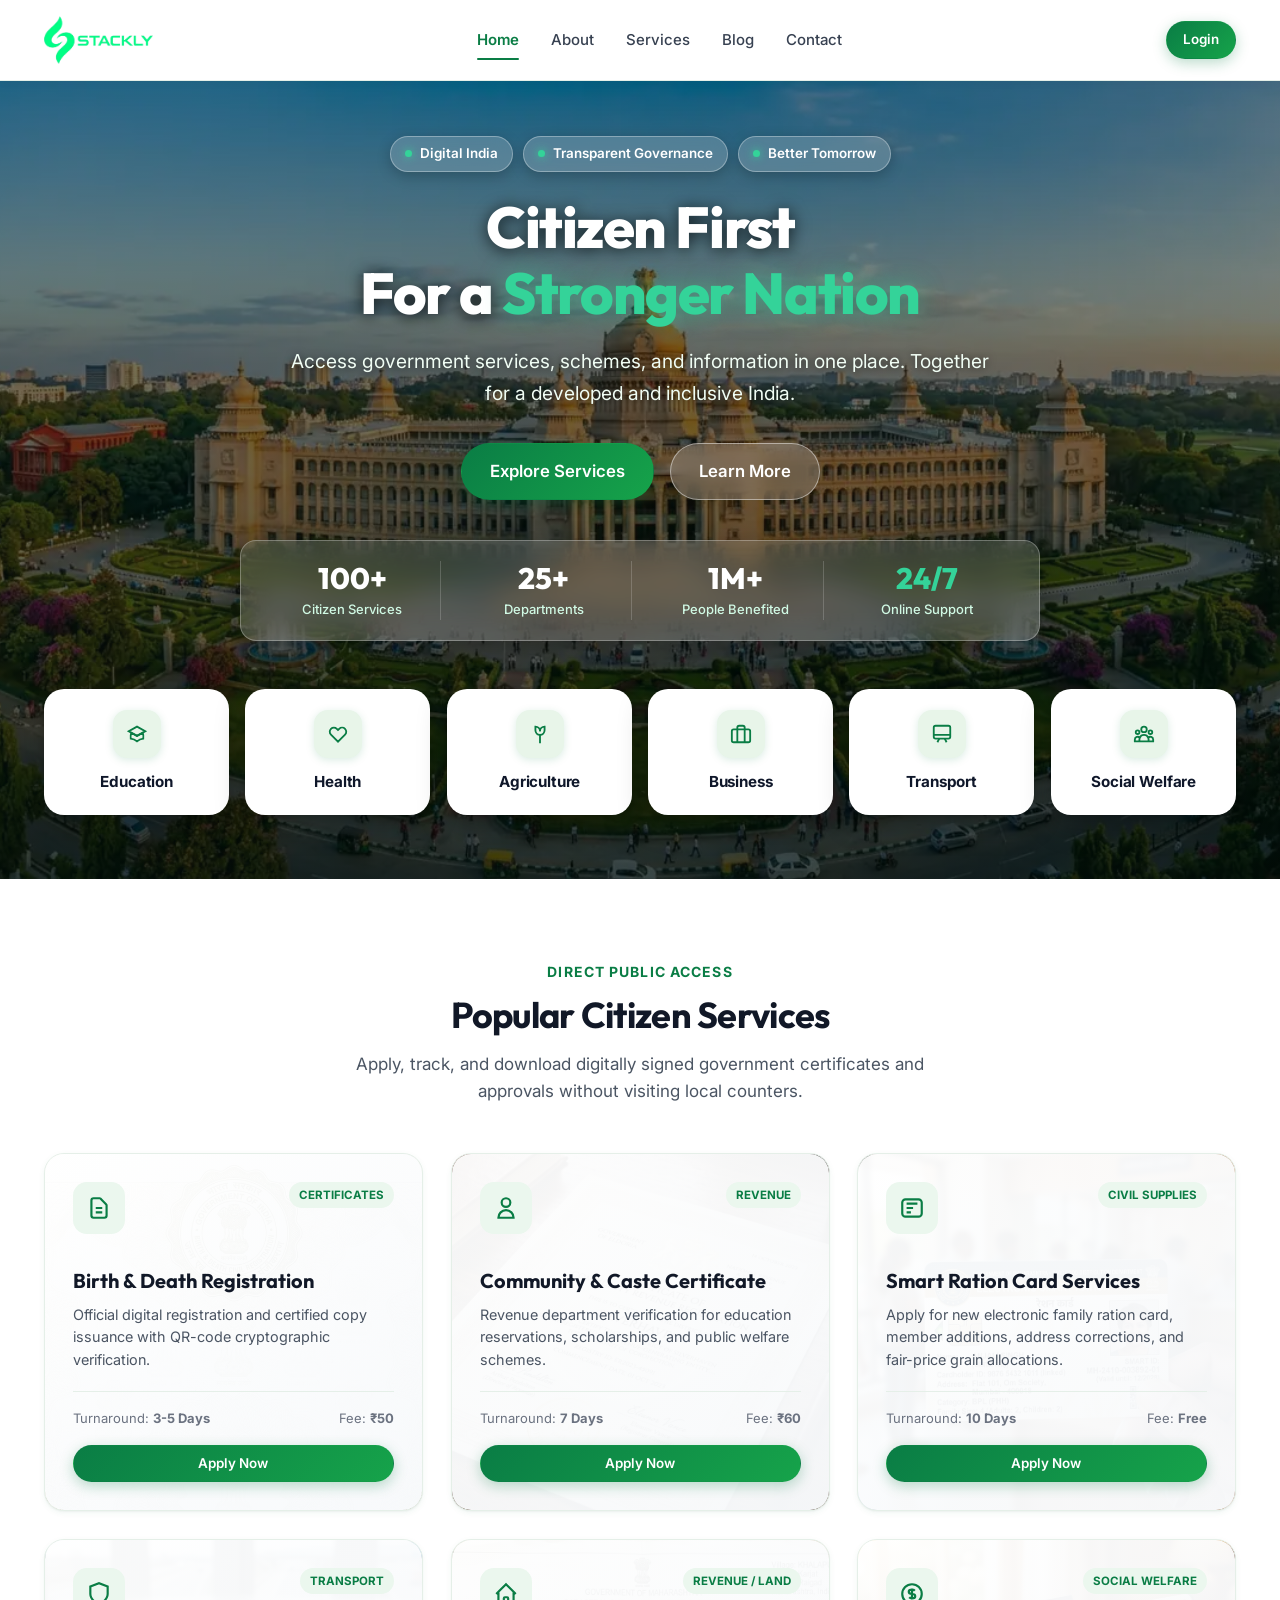
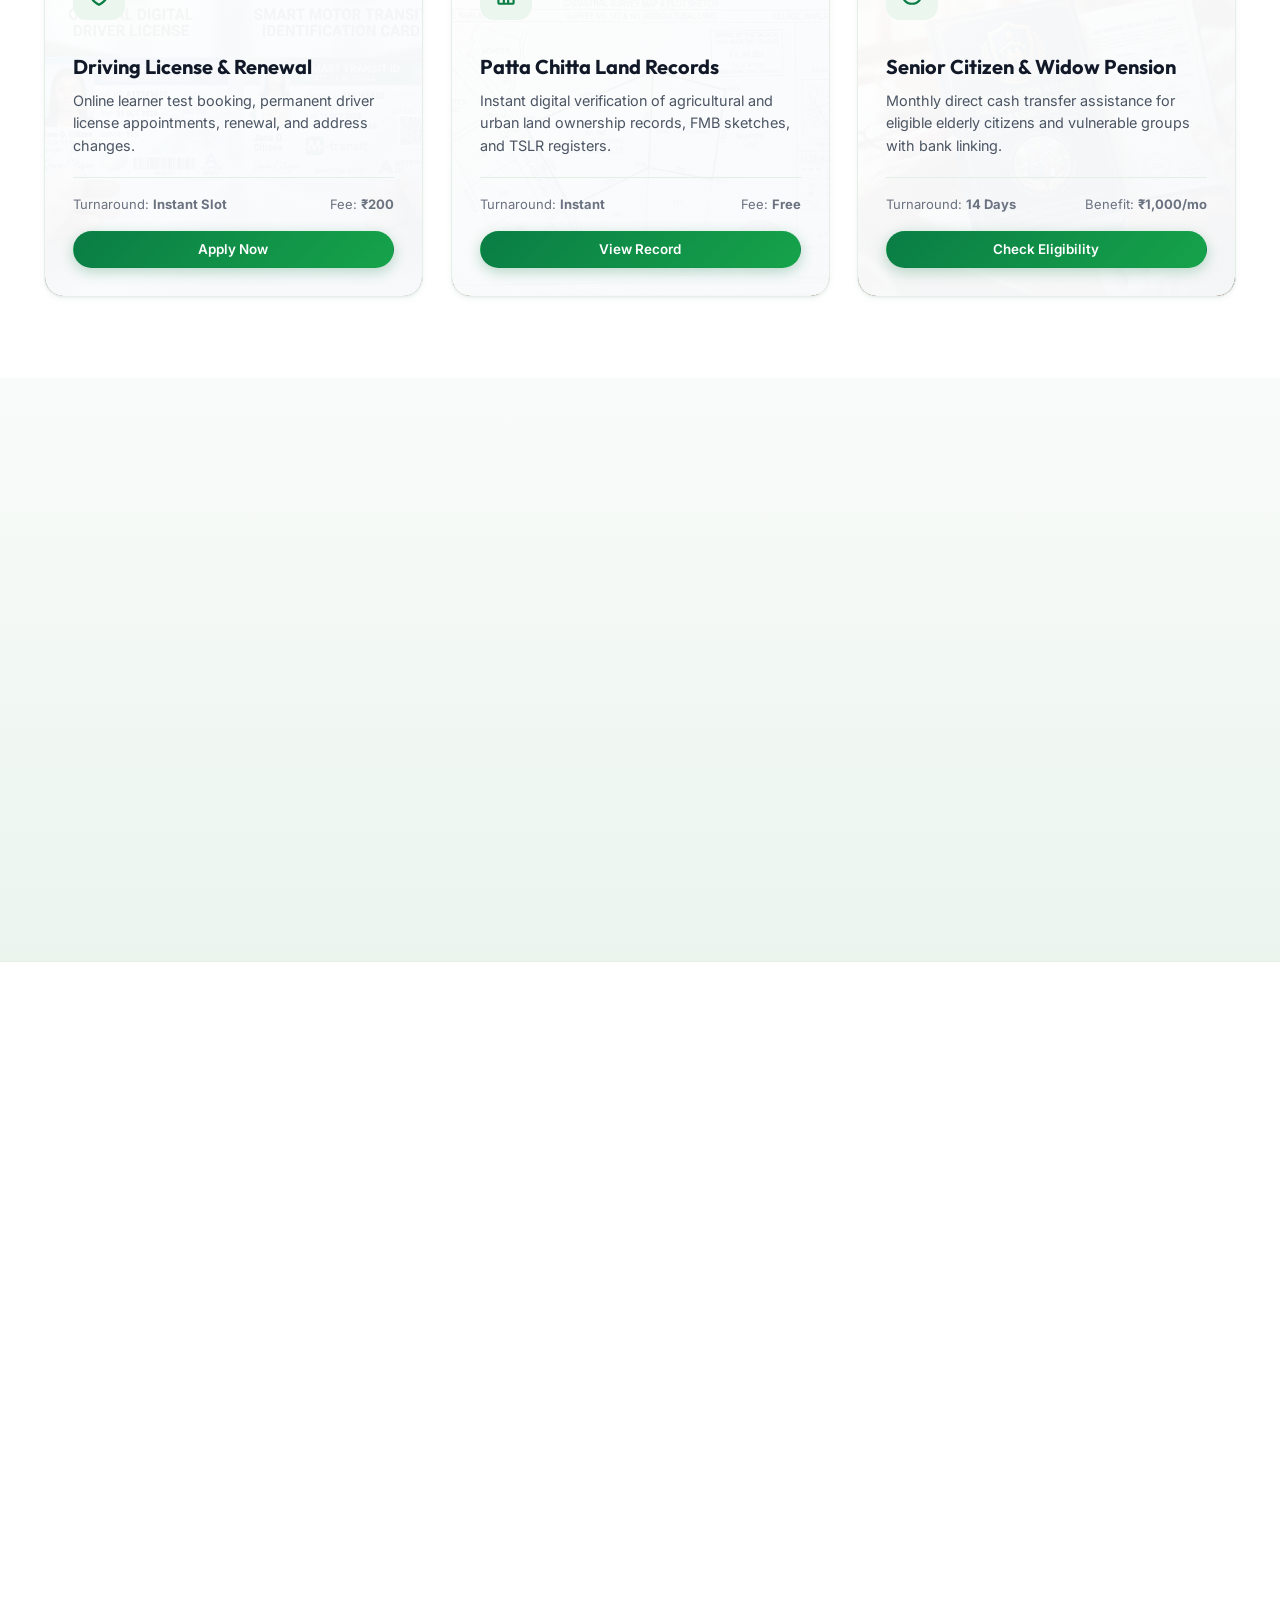
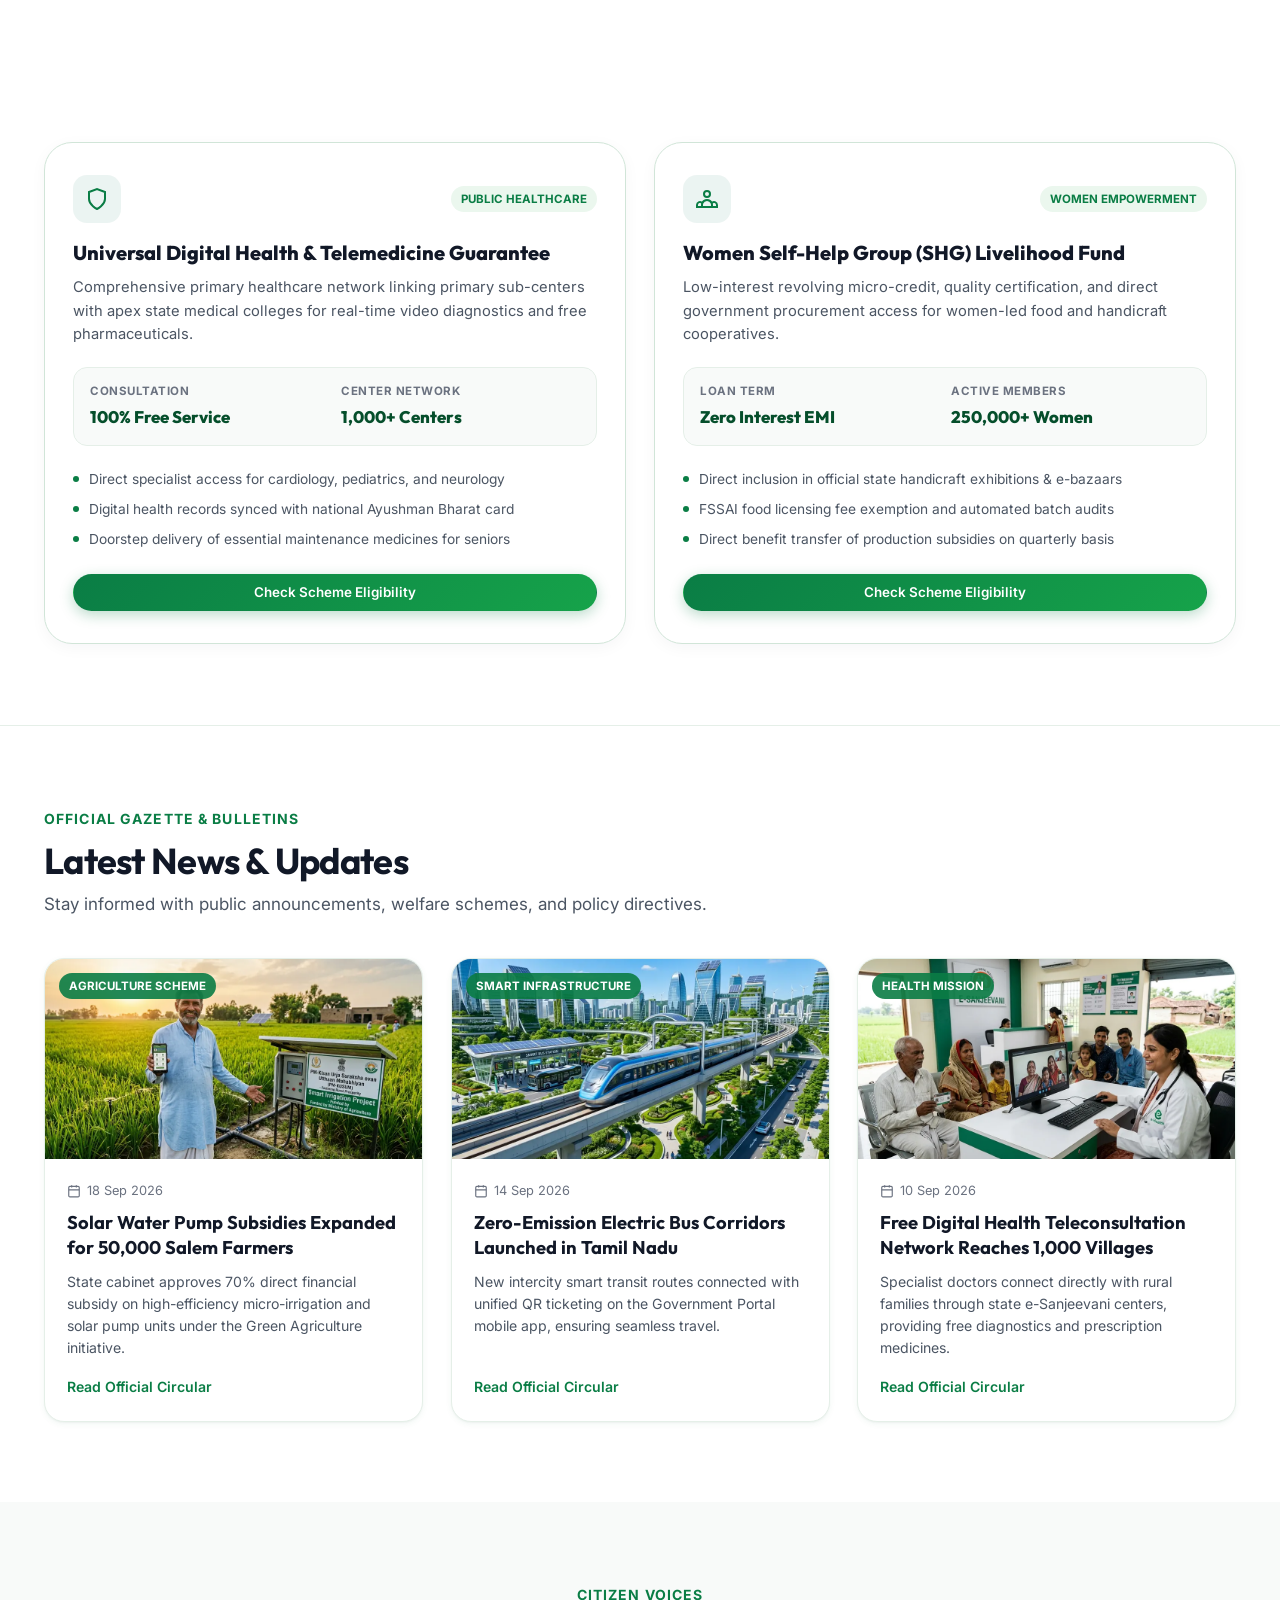
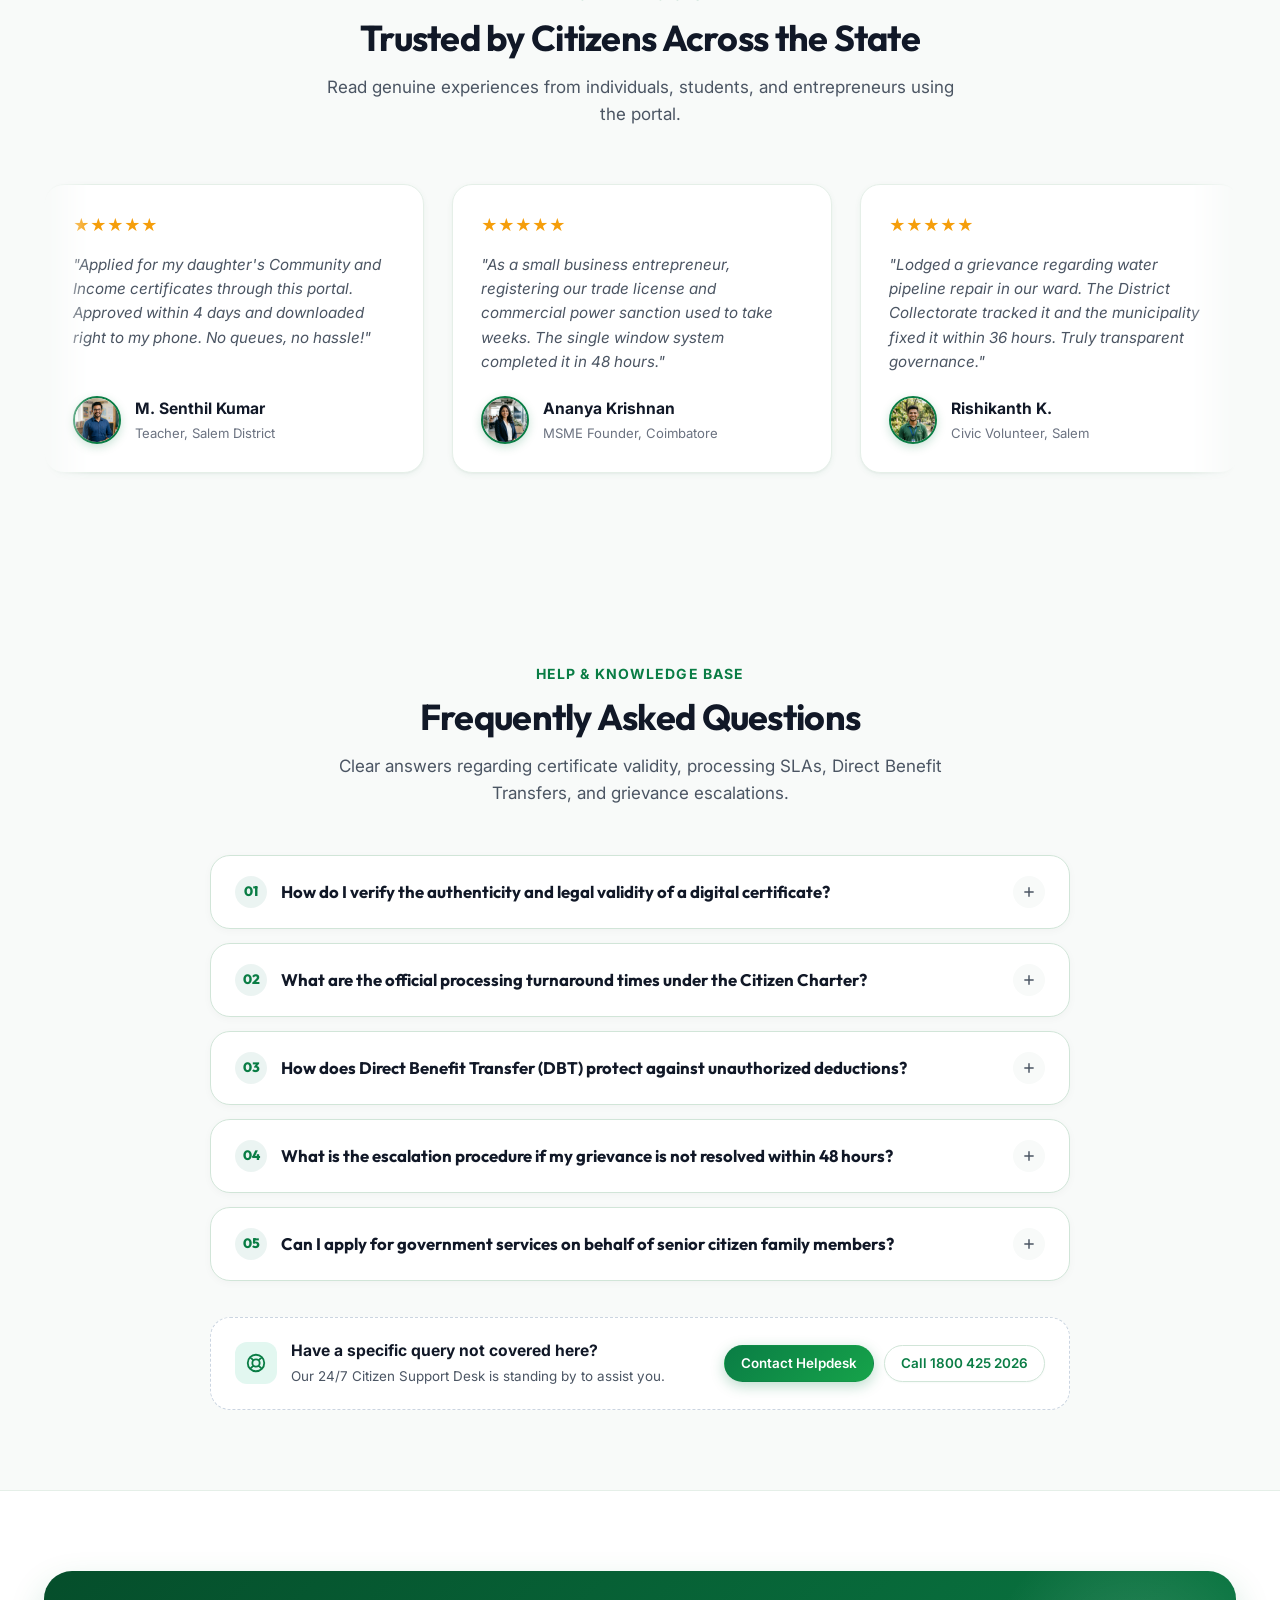
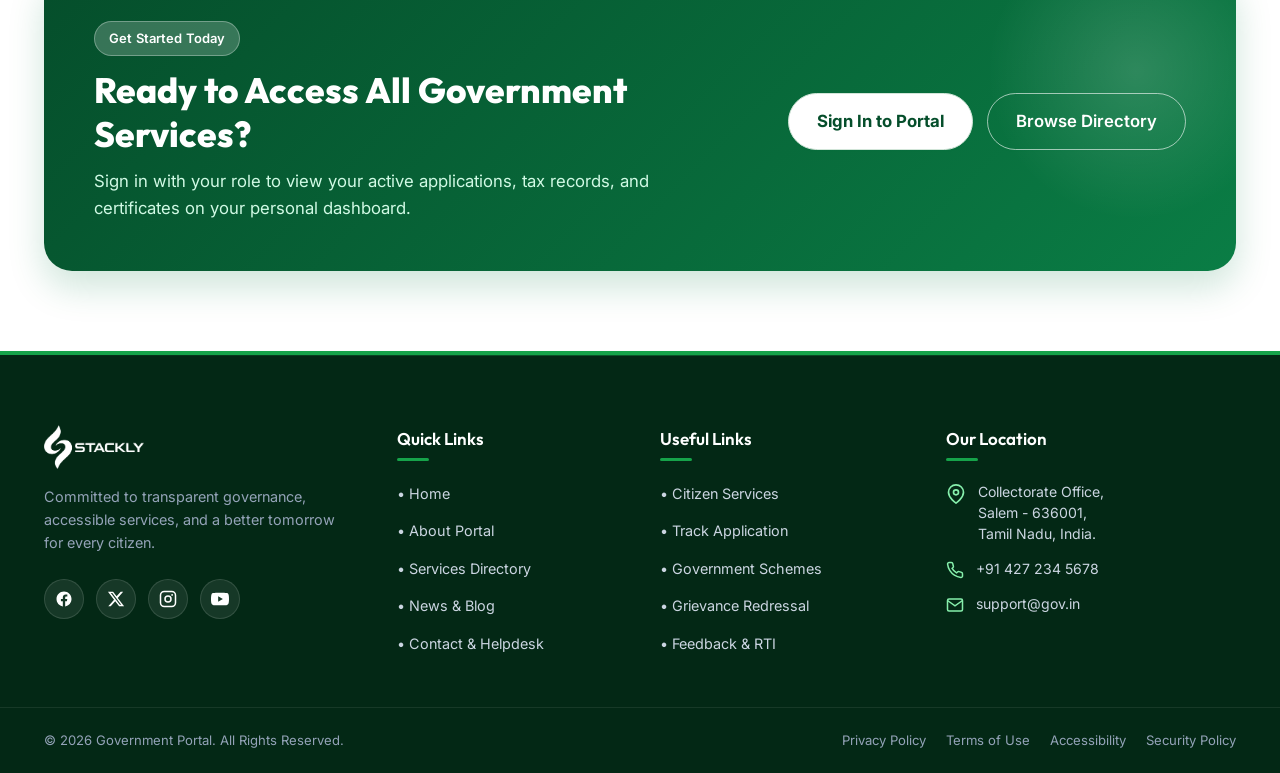
==== commit c08ec2a8: "Refactor code structure for improved readability and maintainability" ====
--- a/index.html
+++ b/index.html
@@ -133,48 +133,78 @@
           </div>
         </div>
 
-        <!-- Hero Quick Categories Strip (Constantly Visible, Display Only) -->
-        <div class="hero-categories-bar">
-          <div class="hero-cat-card">
-            <div class="hero-cat-icon">
-              <svg width="22" height="22" fill="none" stroke="currentColor" stroke-width="2" viewBox="0 0 24 24"><path d="M12 14l9-5-9-5-9 5 9 5z"/><path d="M12 14l6.16-3.422a12.083 12.083 0 01.665 6.479A11.952 11.952 0 0012 20.055a11.952 11.952 0 00-6.824-2.998 12.078 12.078 0 01.665-6.479L12 14z"/></svg>
-            </div>
-            <span class="hero-cat-label">Education</span>
-          </div>
-
-          <div class="hero-cat-card">
-            <div class="hero-cat-icon">
-              <svg width="22" height="22" fill="none" stroke="currentColor" stroke-width="2" viewBox="0 0 24 24"><path d="M4.318 6.318a4.5 4.5 0 000 6.364L12 20.364l7.682-7.682a4.5 4.5 0 00-6.364-6.364L12 7.636l-1.318-1.318a4.5 4.5 0 00-6.364 0z"/></svg>
-            </div>
-            <span class="hero-cat-label">Health</span>
-          </div>
-
-          <div class="hero-cat-card">
-            <div class="hero-cat-icon">
-              <svg width="22" height="22" fill="none" stroke="currentColor" stroke-width="2" viewBox="0 0 24 24"><path d="M12 2a9 9 0 019 9c0 4.97-4.03 9-9 9s-9-4.03-9-9a9 9 0 019-9z"/><path d="M12 6v10M9 10l3-3 3 3"/></svg>
-            </div>
-            <span class="hero-cat-label">Agriculture</span>
-          </div>
-
-          <div class="hero-cat-card">
-            <div class="hero-cat-icon">
-              <svg width="22" height="22" fill="none" stroke="currentColor" stroke-width="2" viewBox="0 0 24 24"><rect x="2" y="7" width="20" height="14" rx="2" ry="2"/><path d="M16 21V5a2 2 0 00-2-2h-4a2 2 0 00-2 2v16"/></svg>
-            </div>
-            <span class="hero-cat-label">Business</span>
-          </div>
-
-          <div class="hero-cat-card">
-            <div class="hero-cat-icon">
-              <svg width="22" height="22" fill="none" stroke="currentColor" stroke-width="2" viewBox="0 0 24 24"><rect x="3" y="3" width="18" height="14" rx="2"/><path d="M3 13h18M7 21l2-4M17 21l-2-4"/></svg>
-            </div>
-            <span class="hero-cat-label">Transport</span>
-          </div>
-
-          <div class="hero-cat-card">
-            <div class="hero-cat-icon">
-              <svg width="22" height="22" fill="none" stroke="currentColor" stroke-width="2" viewBox="0 0 24 24"><path d="M17 20h5v-2a3 3 0 00-5.356-1.857M17 20H7m10 0v-2c0-.656-.126-1.283-.356-1.857M7 20H2v-2a3 3 0 015.356-1.857M7 20v-2c0-.656.126-1.283.356-1.857m0 0a5.002 5.002 0 019.288 0M15 7a3 3 0 11-6 0 3 3 0 016 0zm6 3a2 2 0 11-4 0 2 2 0 014 0zM7 10a2 2 0 11-4 0 2 2 0 014 0z"/></svg>
-            </div>
-            <span class="hero-cat-label">Social Welfare</span>
+        <!-- Hero Quick Categories Strip (Sequential Arrange Animation & Hover Background Images) -->
+        <div class="hero-categories-bar" id="hero-categories-bar">
+          <!-- 1. Education -->
+          <div class="hero-cat-card hero-cat-1" data-cat="education">
+            <div class="hero-cat-bg" style="background-image: url('Assets/cat-education.webp');"></div>
+            <div class="hero-cat-bg-overlay"></div>
+            <div class="hero-cat-content">
+              <div class="hero-cat-icon">
+                <svg width="22" height="22" fill="none" stroke="currentColor" stroke-width="2" viewBox="0 0 24 24"><path d="M12 14l9-5-9-5-9 5 9 5z"/><path d="M12 14l6.16-3.422a12.083 12.083 0 01.665 6.479A11.952 11.952 0 0012 20.055a11.952 11.952 0 00-6.824-2.998 12.078 12.078 0 01.665-6.479L12 14z"/></svg>
+              </div>
+              <span class="hero-cat-label">Education</span>
+            </div>
+          </div>
+
+          <!-- 2. Health -->
+          <div class="hero-cat-card hero-cat-2" data-cat="health">
+            <div class="hero-cat-bg" style="background-image: url('Assets/news-health.webp');"></div>
+            <div class="hero-cat-bg-overlay"></div>
+            <div class="hero-cat-content">
+              <div class="hero-cat-icon">
+                <svg width="22" height="22" fill="none" stroke="currentColor" stroke-width="2" viewBox="0 0 24 24"><path d="M4.318 6.318a4.5 4.5 0 000 6.364L12 20.364l7.682-7.682a4.5 4.5 0 00-6.364-6.364L12 7.636l-1.318-1.318a4.5 4.5 0 00-6.364 0z"/></svg>
+              </div>
+              <span class="hero-cat-label">Health</span>
+            </div>
+          </div>
+
+          <!-- 3. Agriculture -->
+          <div class="hero-cat-card hero-cat-3" data-cat="agriculture">
+            <div class="hero-cat-bg" style="background-image: url('Assets/news-agriculture.webp');"></div>
+            <div class="hero-cat-bg-overlay"></div>
+            <div class="hero-cat-content">
+              <div class="hero-cat-icon">
+                <svg width="22" height="22" fill="none" stroke="currentColor" stroke-width="2" viewBox="0 0 24 24"><path d="M12 22v-9"/><path d="M12 13a5 5 0 0 0 5-5V4a5 5 0 0 0-5 5"/><path d="M12 13a5 5 0 0 1-5-5V4a5 5 0 0 1 5 5"/></svg>
+              </div>
+              <span class="hero-cat-label">Agriculture</span>
+            </div>
+          </div>
+
+          <!-- 4. Business -->
+          <div class="hero-cat-card hero-cat-4" data-cat="business">
+            <div class="hero-cat-bg" style="background-image: url('Assets/card-bg-trade.webp');"></div>
+            <div class="hero-cat-bg-overlay"></div>
+            <div class="hero-cat-content">
+              <div class="hero-cat-icon">
+                <svg width="22" height="22" fill="none" stroke="currentColor" stroke-width="2" viewBox="0 0 24 24"><rect x="2" y="7" width="20" height="14" rx="2" ry="2"/><path d="M16 21V5a2 2 0 00-2-2h-4a2 2 0 00-2 2v16"/></svg>
+              </div>
+              <span class="hero-cat-label">Business</span>
+            </div>
+          </div>
+
+          <!-- 5. Transport -->
+          <div class="hero-cat-card hero-cat-5" data-cat="transport">
+            <div class="hero-cat-bg" style="background-image: url('Assets/news-transport.webp');"></div>
+            <div class="hero-cat-bg-overlay"></div>
+            <div class="hero-cat-content">
+              <div class="hero-cat-icon">
+                <svg width="22" height="22" fill="none" stroke="currentColor" stroke-width="2" viewBox="0 0 24 24"><rect x="3" y="3" width="18" height="14" rx="2"/><path d="M3 13h18M7 21l2-4M17 21l-2-4"/></svg>
+              </div>
+              <span class="hero-cat-label">Transport</span>
+            </div>
+          </div>
+
+          <!-- 6. Social Welfare -->
+          <div class="hero-cat-card hero-cat-6" data-cat="social-welfare">
+            <div class="hero-cat-bg" style="background-image: url('Assets/card-bg-community.webp');"></div>
+            <div class="hero-cat-bg-overlay"></div>
+            <div class="hero-cat-content">
+              <div class="hero-cat-icon">
+                <svg width="22" height="22" fill="none" stroke="currentColor" stroke-width="2" viewBox="0 0 24 24"><path d="M17 20h5v-2a3 3 0 00-5.356-1.857M17 20H7m10 0v-2c0-.656-.126-1.283-.356-1.857M7 20H2v-2a3 3 0 015.356-1.857M7 20v-2c0-.656.126-1.283.356-1.857m0 0a5.002 5.002 0 019.288 0M15 7a3 3 0 11-6 0 3 3 0 016 0zm6 3a2 2 0 11-4 0 2 2 0 014 0zM7 10a2 2 0 11-4 0 2 2 0 014 0z"/></svg>
+              </div>
+              <span class="hero-cat-label">Social Welfare</span>
+            </div>
           </div>
         </div>
       </div>
--- a/css/pages.css
+++ b/css/pages.css
@@ -343,7 +343,7 @@
   flex-shrink: 0;
 }
 
-/* Hero Quick Categories Bar - Constantly & Clearly Visible */
+/* Hero Quick Categories Bar */
 .hero-categories-bar {
   margin-top: 48px;
   display: grid;
@@ -351,37 +351,60 @@
   gap: 16px;
   position: relative;
   z-index: 10;
-  opacity: 1 !important;
-  visibility: visible !important;
 }
 
 .hero-cat-card {
-  background: #FFFFFF !important;
+  position: relative;
+  background: #FFFFFF;
   border: 1.5px solid rgba(255, 255, 255, 0.95);
   border-radius: var(--radius-lg);
   padding: 20px 14px;
+  box-shadow: 0 10px 30px rgba(0, 0, 0, 0.28), 0 2px 8px rgba(0, 0, 0, 0.12);
+  transition: transform 0.35s cubic-bezier(0.16, 1, 0.3, 1), box-shadow 0.35s ease, border-color 0.35s ease;
+  overflow: hidden;
+  cursor: pointer;
+  pointer-events: auto;
+  user-select: none;
+  display: flex;
+  flex-direction: column;
+  align-items: center;
+  justify-content: center;
+}
+
+/* Background Image Layer (Hidden by default, displayed behind card on hover) */
+.hero-cat-bg {
+  position: absolute;
+  inset: 0;
+  width: 100%;
+  height: 100%;
+  background-size: cover;
+  background-position: center;
+  opacity: 0;
+  transform: scale(1.0);
+  transition: opacity 0.45s ease, transform 0.7s cubic-bezier(0.16, 1, 0.3, 1);
+  z-index: 1;
+}
+
+/* Gradient Dark Overlay for Photo Contrast */
+.hero-cat-bg-overlay {
+  position: absolute;
+  inset: 0;
+  background: linear-gradient(180deg, rgba(2, 22, 12, 0.38) 0%, rgba(2, 16, 9, 0.82) 100%);
+  opacity: 0;
+  transition: opacity 0.4s ease;
+  z-index: 2;
+}
+
+/* Content Layer */
+.hero-cat-content {
+  position: relative;
+  z-index: 3;
   display: flex;
   flex-direction: column;
   align-items: center;
   gap: 12px;
   text-align: center;
-  box-shadow: 0 10px 30px rgba(0, 0, 0, 0.28), 0 2px 8px rgba(0, 0, 0, 0.12);
-  transition: all var(--transition-normal);
-  text-decoration: none;
-  position: relative;
-  z-index: 10;
-  opacity: 1 !important;
-  visibility: visible !important;
-  cursor: default;
-  pointer-events: none;
-  user-select: none;
-}
-
-.hero-cat-card:hover {
-  transform: translateY(-6px);
-  border-color: #10B981;
-  box-shadow: 0 18px 42px rgba(0, 0, 0, 0.38), 0 0 20px rgba(16, 185, 129, 0.25);
-  background: #FFFFFF !important;
+  width: 100%;
 }
 
 .hero-cat-icon {
@@ -398,17 +421,99 @@
   box-shadow: 0 2px 8px rgba(10, 125, 69, 0.15);
 }
 
-.hero-cat-card:hover .hero-cat-icon {
-  background: #0A7D45;
-  color: #FFFFFF;
-  transform: scale(1.08);
-}
-
 .hero-cat-label {
   font-size: 0.95rem;
   font-weight: 700;
   color: #0F172A;
   letter-spacing: -0.01em;
+  transition: color 0.3s ease, text-shadow 0.3s ease;
+  white-space: nowrap;
+}
+
+/* On Hover: Display Relevant Image Behind Card & Enhance Content Contrast */
+.hero-cat-card:hover,
+.hero-categories-bar.arrange-complete .hero-cat-card:hover {
+  transform: translateY(-8px) scale(1.04);
+  border-color: #10B981;
+  box-shadow: 0 20px 42px rgba(0, 0, 0, 0.45), 0 0 24px rgba(16, 185, 129, 0.3);
+}
+
+.hero-cat-card:hover .hero-cat-bg,
+.hero-categories-bar.arrange-complete .hero-cat-card:hover .hero-cat-bg {
+  opacity: 1;
+  transform: scale(1.12);
+}
+
+.hero-cat-card:hover .hero-cat-bg-overlay,
+.hero-categories-bar.arrange-complete .hero-cat-card:hover .hero-cat-bg-overlay {
+  opacity: 1;
+}
+
+.hero-cat-card:hover .hero-cat-icon,
+.hero-categories-bar.arrange-complete .hero-cat-card:hover .hero-cat-icon {
+  background: #10B981;
+  color: #FFFFFF;
+  transform: scale(1.1);
+  box-shadow: 0 4px 14px rgba(0, 0, 0, 0.35);
+}
+
+.hero-cat-card:hover .hero-cat-label,
+.hero-categories-bar.arrange-complete .hero-cat-card:hover .hero-cat-label {
+  color: #FFFFFF !important;
+  text-shadow: 0 2px 8px rgba(0, 0, 0, 0.9);
+}
+
+/* Sequential Arrange Animation: Education -> Health -> Agriculture -> Business -> Transport -> Social Welfare */
+@keyframes heroCatArrangeKeyframe {
+  0% {
+    opacity: 0;
+    transform: translateY(42px) scale(0.92);
+  }
+  65% {
+    opacity: 1;
+    transform: translateY(-8px) scale(1.03);
+  }
+  100% {
+    opacity: 1;
+    transform: translateY(0) scale(1);
+  }
+}
+
+.hero-categories-bar.is-animated .hero-cat-card {
+  opacity: 0;
+  transform: translateY(42px) scale(0.92);
+  will-change: transform, opacity;
+}
+
+.hero-categories-bar.is-animated .hero-cat-1 {
+  animation: heroCatArrangeKeyframe 0.7s cubic-bezier(0.2, 0.9, 0.3, 1.2) 0.1s forwards;
+}
+
+.hero-categories-bar.is-animated .hero-cat-2 {
+  animation: heroCatArrangeKeyframe 0.7s cubic-bezier(0.2, 0.9, 0.3, 1.2) 0.3s forwards;
+}
+
+.hero-categories-bar.is-animated .hero-cat-3 {
+  animation: heroCatArrangeKeyframe 0.7s cubic-bezier(0.2, 0.9, 0.3, 1.2) 0.5s forwards;
+}
+
+.hero-categories-bar.is-animated .hero-cat-4 {
+  animation: heroCatArrangeKeyframe 0.7s cubic-bezier(0.2, 0.9, 0.3, 1.2) 0.7s forwards;
+}
+
+.hero-categories-bar.is-animated .hero-cat-5 {
+  animation: heroCatArrangeKeyframe 0.7s cubic-bezier(0.2, 0.9, 0.3, 1.2) 0.9s forwards;
+}
+
+.hero-categories-bar.is-animated .hero-cat-6 {
+  animation: heroCatArrangeKeyframe 0.7s cubic-bezier(0.2, 0.9, 0.3, 1.2) 1.1s forwards;
+}
+
+/* Once arrange sequence completes, unlock cards for hover interaction */
+.hero-categories-bar.arrange-complete .hero-cat-card {
+  opacity: 1 !important;
+  animation: none !important;
+  transform: none;
 }
 
 @media (max-width: 1100px) {
@@ -4205,6 +4310,34 @@
   border-color: var(--primary);
 }
 
+/* Briefing Card Actions (Prevents button overlap on all screen widths) */
+.briefing-actions {
+  display: flex;
+  align-items: center;
+  flex-wrap: wrap;
+  gap: 12px;
+  row-gap: 12px;
+  column-gap: 12px;
+  margin-top: auto;
+  padding-top: 16px;
+}
+
+.briefing-actions .btn-gov-sm {
+  flex-shrink: 0;
+  display: inline-flex;
+  align-items: center;
+  justify-content: center;
+  gap: 6px;
+  margin: 0;
+}
+
+@media (max-width: 480px) {
+  .briefing-actions {
+    gap: 10px;
+    row-gap: 10px;
+  }
+}
+
 /* Blog Section 2: Citizen Policy Consultation & Voting Poll Arrange Animation */
 .policy-poll-card {
   background: var(--primary-tint);
